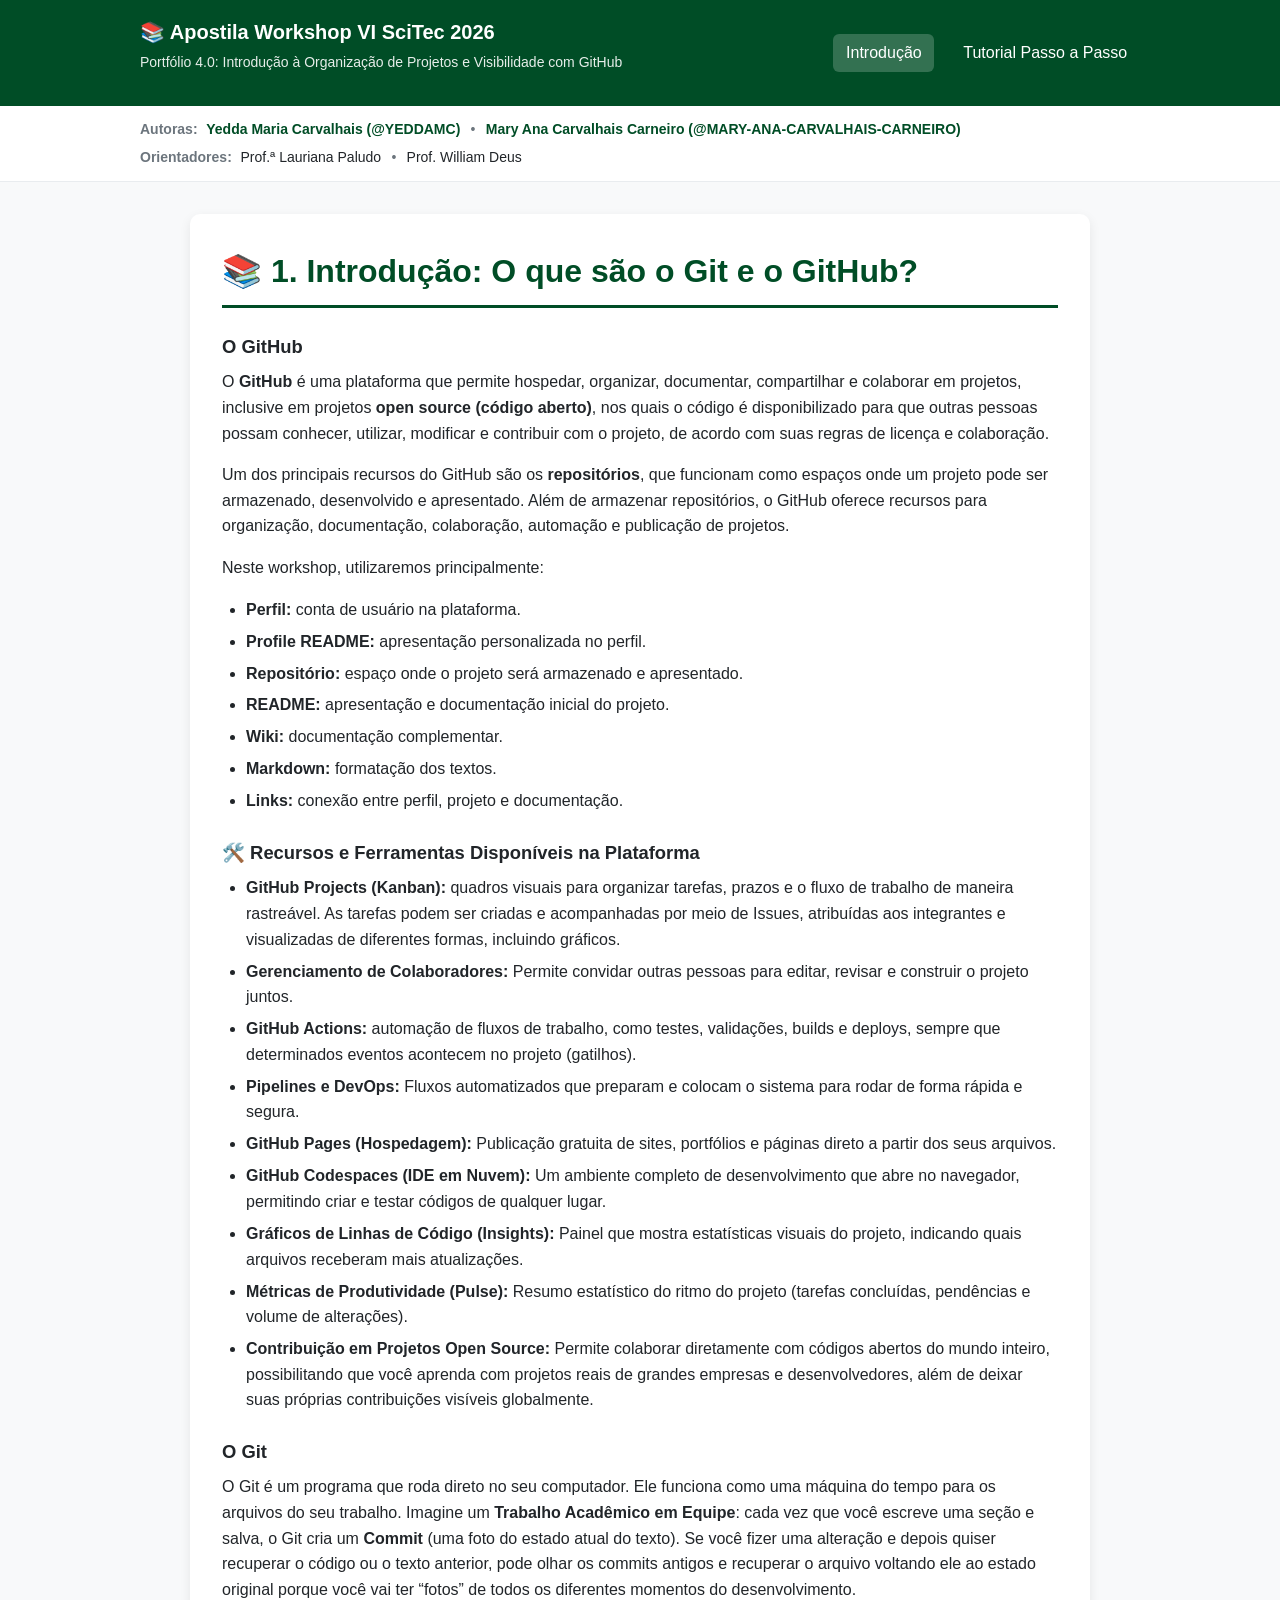
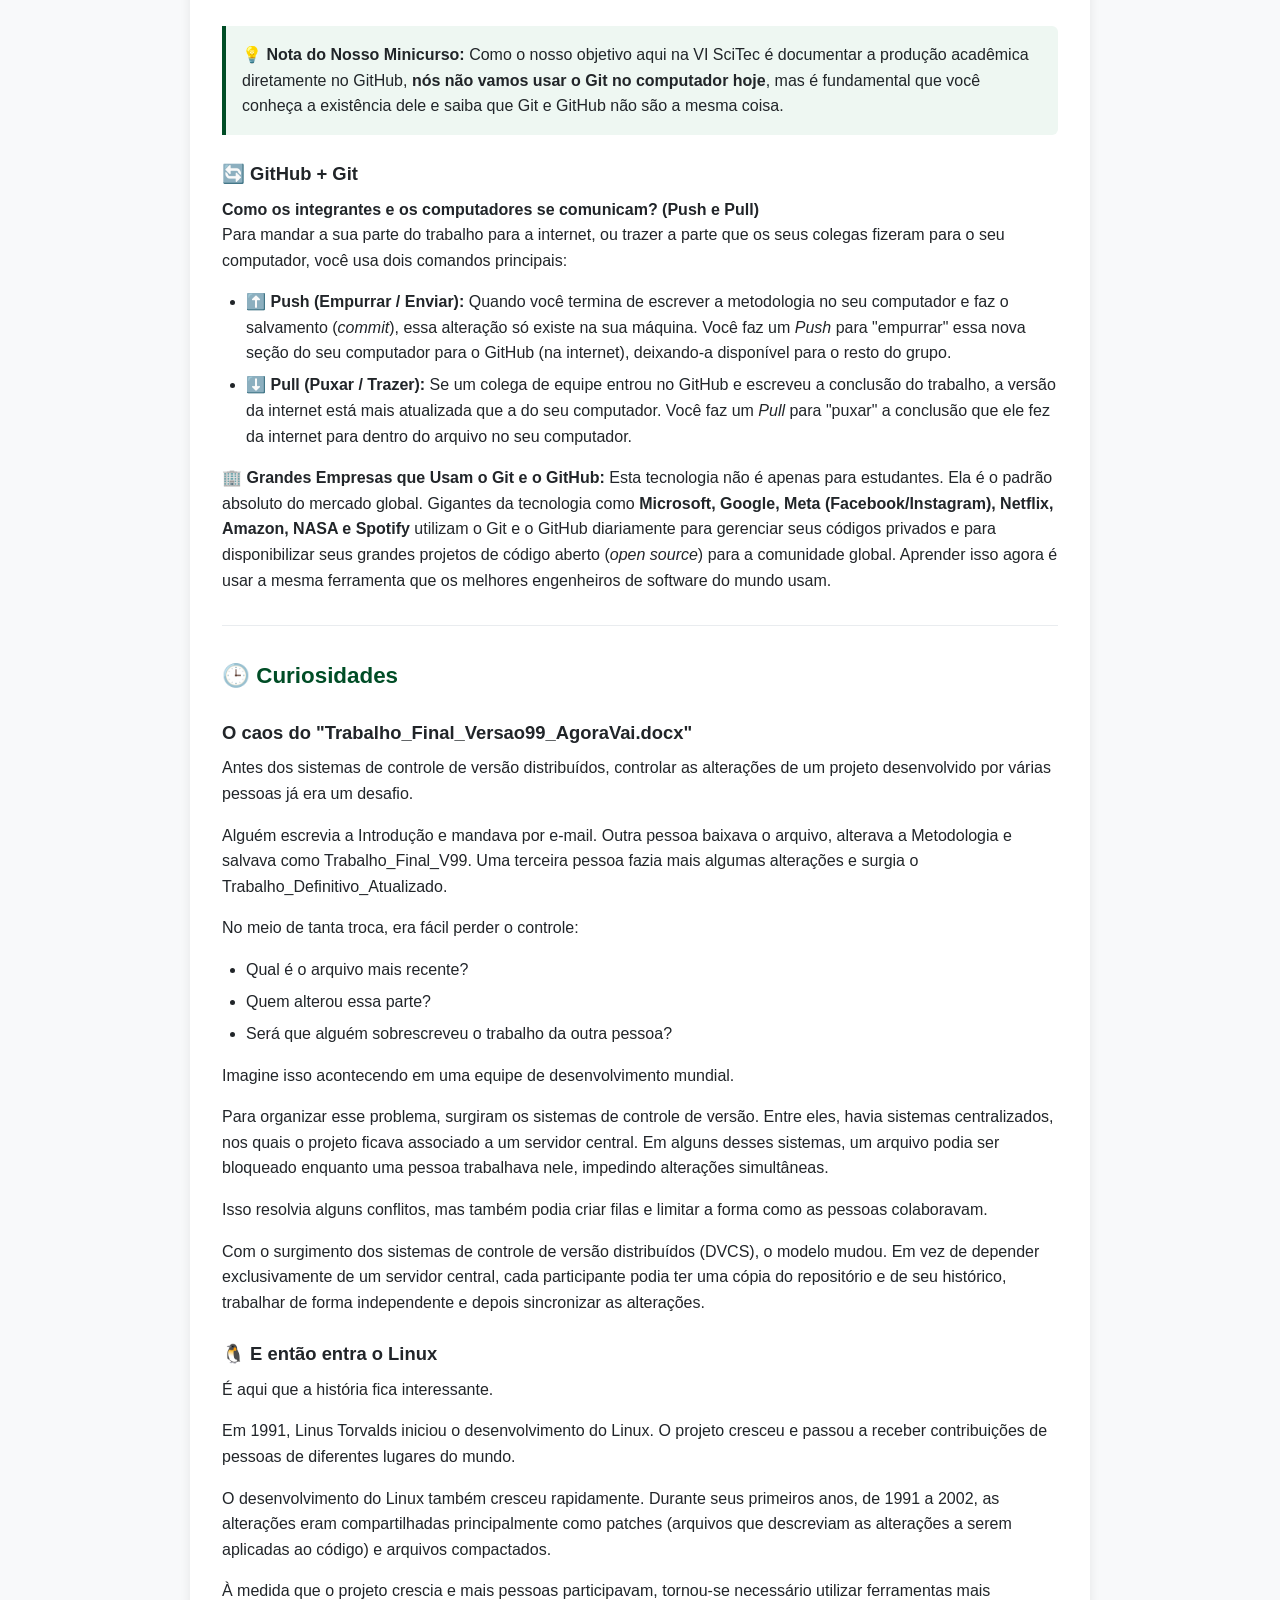
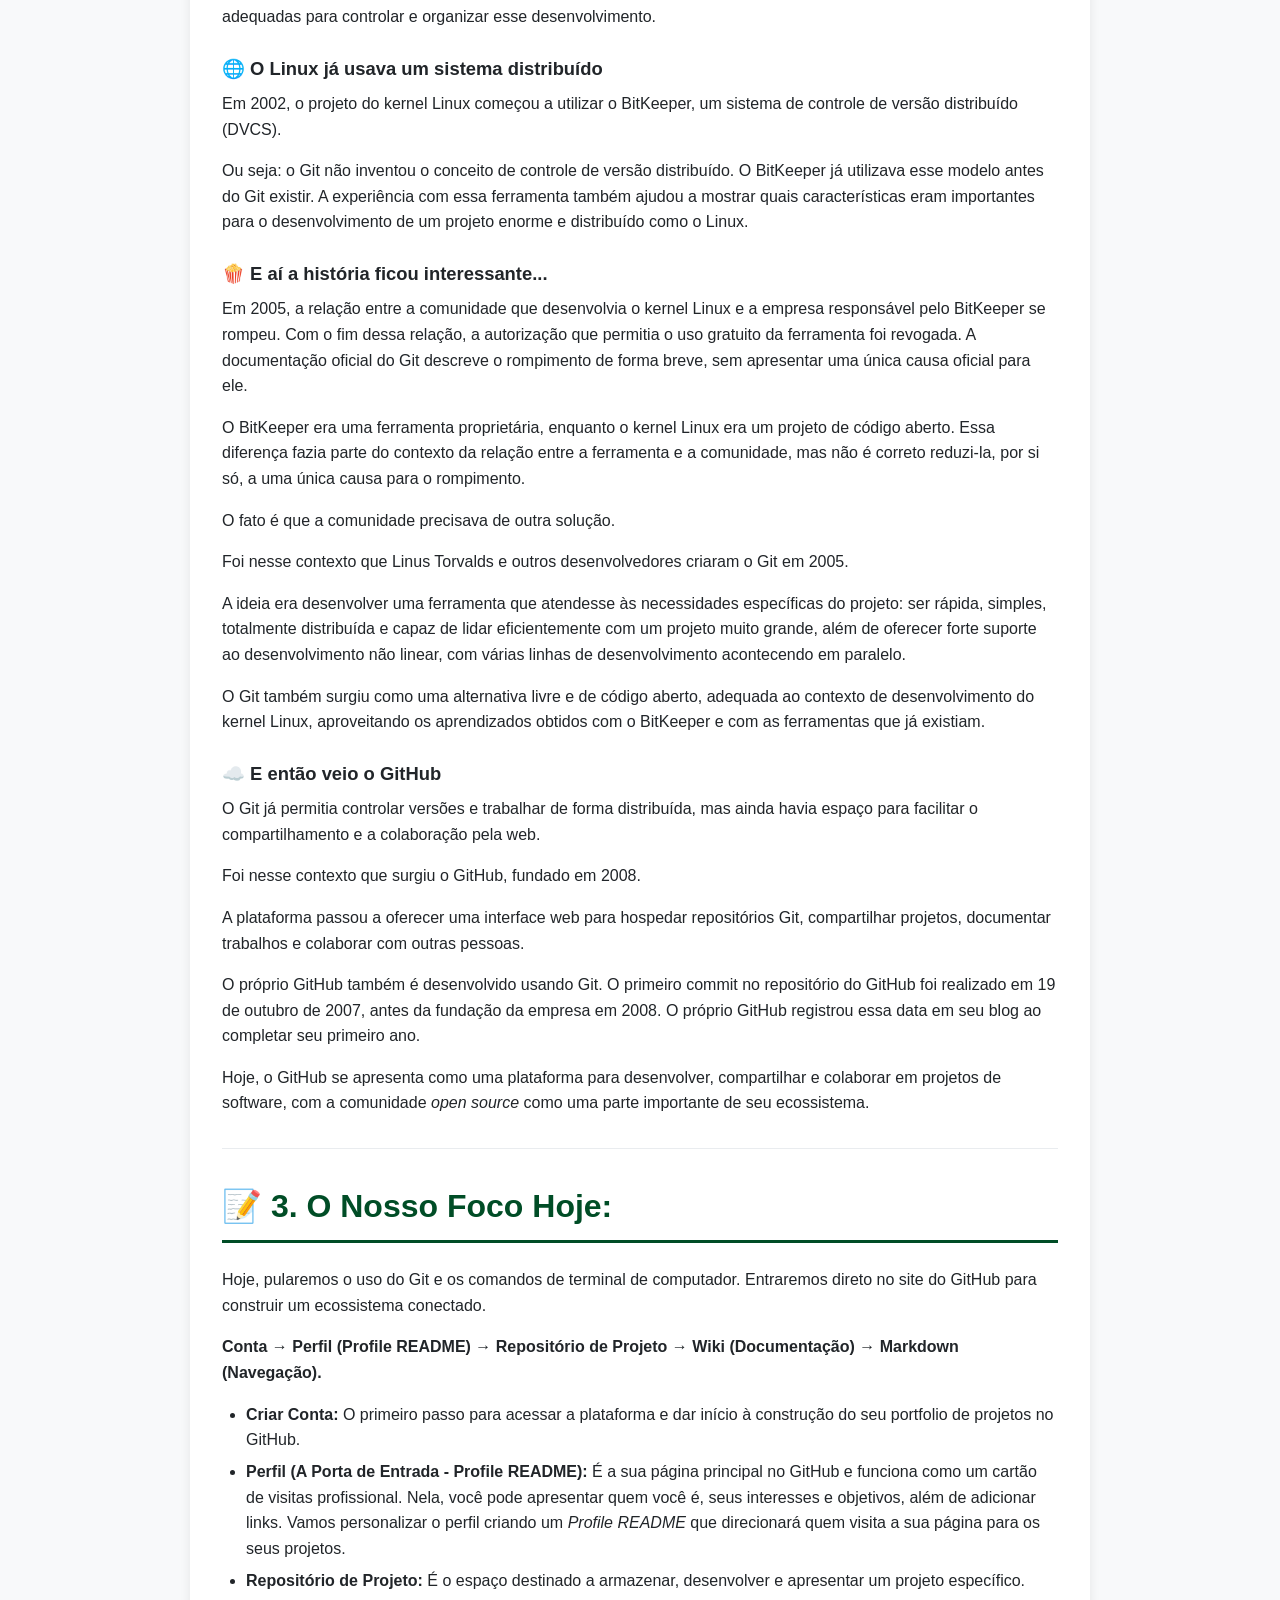
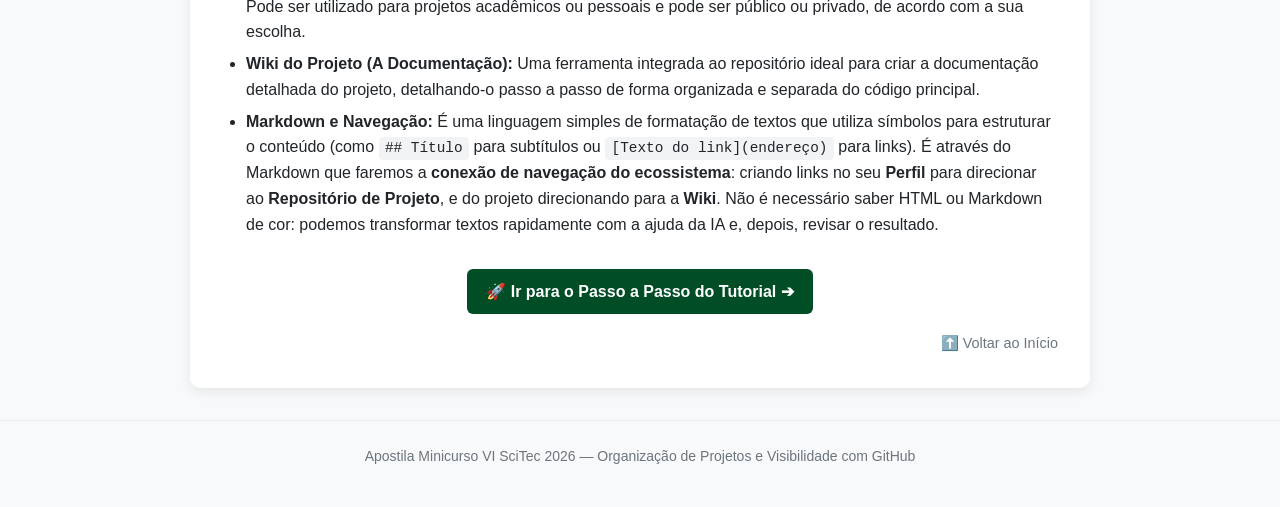
==== index.html @ 5bd517e6 "Revise section on GitHub ecosystem and Markdown usage Updated the section on GitHub ecosystem focusi" ====
<!DOCTYPE html>
<html lang="pt-BR">

<head>
  <meta charset="UTF-8">
  <meta name="viewport" content="width=device-width, initial-scale=1.0">
  <title>VI SciTec 2026 - Introdução</title>
  <link rel="stylesheet" href="styles.css">
  <script src="script.js" defer></script>
</head>

<body id="PROJETO">

  <!-- NAVBAR COM TÍTULO E SUBTÍTULO EM BRANCO ABSOLUTO -->
  <nav class="navbar">
    <div class="nav-container">
      <div class="nav-header-title">
        <a class="nav-brand-title" href="https://ifpr.edu.br/pinhais/pesquisa-extensao-e-inovacao/scitec/" target="_blank">
          📚 Apostila Workshop VI SciTec 2026
        </a>
        <p class="nav-subtitle">Portfólio 4.0: Introdução à Organização de Projetos e Visibilidade com GitHub</p>
      </div>

      <div class="nav-links">
        <a class="nav-link active" href="index.html">Introdução</a>
        <a class="nav-link" href="tutorial.html">Tutorial Passo a Passo</a>
      </div>
    </div>
  </nav>

  <!-- BLOCO DE CRÉDITOS COM TEXTO EM PRETO -->
 <!-- BLOCO DE CRÉDITOS ACADÊMICO -->
  <div class="header-creditos-box">
    <div class="creditos-container">
      <div class="creditos-linha">
        <span class="creditos-label">Autoras:</span>
        <a href="https://github.com/YeddaMC" target="_blank" class="author-link">Yedda Maria Carvalhais (@YEDDAMC)</a>
        <span class="divisor">•</span>
        <a href="https://github.com/Mary-Ana-Carvalhais-Carneiro" target="_blank" class="author-link">Mary Ana Carvalhais Carneiro (@MARY-ANA-CARVALHAIS-CARNEIRO)</a>
      </div>
      <div class="creditos-linha">
        <span class="creditos-label">Orientadores:</span>
        <span class="orientadores-texto">Prof.ª Lauriana Paludo</span>
        <span class="divisor">•</span>
        <span class="orientadores-texto">Prof. William Deus</span>
      </div>
    </div>
  </div>
  <div class="container">
    
    <section>
      <h1>📚 1. Introdução: O que são o Git e o GitHub?</h1>

      <h3>O GitHub</h3>
      <p>O <strong>GitHub</strong> é uma plataforma que permite hospedar, organizar, documentar, compartilhar e colaborar em projetos, inclusive em projetos <strong>open source (código aberto)</strong>, nos quais o código é disponibilizado para que outras pessoas possam conhecer, utilizar, modificar e contribuir com o projeto, de acordo com suas regras de licença e colaboração.</p>
      
      <p>Um dos principais recursos do GitHub são os <strong>repositórios</strong>, que funcionam como espaços onde um projeto pode ser armazenado, desenvolvido e apresentado. Além de armazenar repositórios, o GitHub oferece recursos para organização, documentação, colaboração, automação e publicação de projetos.</p>
      
      <p>Neste workshop, utilizaremos principalmente:</p>
      <ul>
        <li><strong>Perfil:</strong> conta de usuário na plataforma.</li>
        <li><strong>Profile README:</strong> apresentação personalizada no perfil.</li>
        <li><strong>Repositório:</strong> espaço onde o projeto será armazenado e apresentado.</li>
        <li><strong>README:</strong> apresentação e documentação inicial do projeto.</li>
        <li><strong>Wiki:</strong> documentação complementar.</li>
        <li><strong>Markdown:</strong> formatação dos textos.</li>
        <li><strong>Links:</strong> conexão entre perfil, projeto e documentação.</li>
      </ul>

      <h3>🛠️ Recursos e Ferramentas Disponíveis na Plataforma</h3>
      <ul>
        <li><strong>GitHub Projects (Kanban):</strong> quadros visuais para organizar tarefas, prazos e o fluxo de trabalho de maneira rastreável. As tarefas podem ser criadas e acompanhadas por meio de Issues, atribuídas aos integrantes e visualizadas de diferentes formas, incluindo gráficos.</li>
        <li><strong>Gerenciamento de Colaboradores:</strong> Permite convidar outras pessoas para editar, revisar e construir o projeto juntos.</li>
        <li><strong>GitHub Actions:</strong> automação de fluxos de trabalho, como testes, validações, builds e deploys, sempre que determinados eventos acontecem no projeto (gatilhos).</li>
        <li><strong>Pipelines e DevOps:</strong> Fluxos automatizados que preparam e colocam o sistema para rodar de forma rápida e segura.</li>
        <li><strong>GitHub Pages (Hospedagem):</strong> Publicação gratuita de sites, portfólios e páginas direto a partir dos seus arquivos.</li>
        <li><strong>GitHub Codespaces (IDE em Nuvem):</strong> Um ambiente completo de desenvolvimento que abre no navegador, permitindo criar e testar códigos de qualquer lugar.</li>
        <li><strong>Gráficos de Linhas de Código (Insights):</strong> Painel que mostra estatísticas visuais do projeto, indicando quais arquivos receberam mais atualizações.</li>
        <li><strong>Métricas de Produtividade (Pulse):</strong> Resumo estatístico do ritmo do projeto (tarefas concluídas, pendências e volume de alterações).</li>
        <li><strong>Contribuição em Projetos Open Source:</strong> Permite colaborar diretamente com códigos abertos do mundo inteiro, possibilitando que você aprenda com projetos reais de grandes empresas e desenvolvedores, além de deixar suas próprias contribuições visíveis globalmente.</li>
      </ul>

      <h3>O Git</h3>
      <p>O Git é um programa que roda direto no seu computador. Ele funciona como uma máquina do tempo para os arquivos do seu trabalho. Imagine um <strong>Trabalho Acadêmico em Equipe</strong>: cada vez que você escreve uma seção e salva, o Git cria um <strong>Commit</strong> (uma foto do estado atual do texto). Se você fizer uma alteração e depois quiser recuperar o código ou o texto anterior, pode olhar os commits antigos e recuperar o arquivo voltando ele ao estado original porque você vai ter “fotos” de todos os diferentes momentos do desenvolvimento.</p>
      
      <blockquote>💡 <strong>Nota do Nosso Minicurso:</strong> Como o nosso objetivo aqui na VI SciTec é documentar a produção acadêmica diretamente no GitHub, <strong>nós não vamos usar o Git no computador hoje</strong>, mas é fundamental que você conheça a existência dele e saiba que Git e GitHub não são a mesma coisa.</blockquote>

      <h3>🔄 GitHub + Git</h3>
      <h4>Como os integrantes e os computadores se comunicam? (Push e Pull)</h4>
      <p>Para mandar a sua parte do trabalho para a internet, ou trazer a parte que os seus colegas fizeram para o seu computador, você usa dois comandos principais:</p>
      <ul>
        <li>⬆️ <strong>Push (Empurrar / Enviar):</strong> Quando você termina de escrever a metodologia no seu computador e faz o salvamento (<em>commit</em>), essa alteração só existe na sua máquina. Você faz um <em>Push</em> para "empurrar" essa nova seção do seu computador para o GitHub (na internet), deixando-a disponível para o resto do grupo.</li>
        <li>⬇️ <strong>Pull (Puxar / Trazer):</strong> Se um colega de equipe entrou no GitHub e escreveu a conclusão do trabalho, a versão da internet está mais atualizada que a do seu computador. Você faz um <em>Pull</em> para "puxar" a conclusão que ele fez da internet para dentro do arquivo no seu computador.</li>
      </ul>

      <p>🏢 <strong>Grandes Empresas que Usam o Git e o GitHub:</strong> Esta tecnologia não é apenas para estudantes. Ela é o padrão absoluto do mercado global. Gigantes da tecnologia como <strong>Microsoft, Google, Meta (Facebook/Instagram), Netflix, Amazon, NASA e Spotify</strong> utilizam o Git e o GitHub diariamente para gerenciar seus códigos privados e para disponibilizar seus grandes projetos de código aberto (<em>open source</em>) para a comunidade global. Aprender isso agora é usar a mesma ferramenta que os melhores engenheiros de software do mundo usam.</p>
    </section>

    <hr>

    <section>
      <h2>🕒 Curiosidades</h2>
      <h3>O caos do "Trabalho_Final_Versao99_AgoraVai.docx"</h3>
      <p>Antes dos sistemas de controle de versão distribuídos, controlar as alterações de um projeto desenvolvido por várias pessoas já era um desafio.</p>
      <p>Alguém escrevia a Introdução e mandava por e-mail. Outra pessoa baixava o arquivo, alterava a Metodologia e salvava como Trabalho_Final_V99. Uma terceira pessoa fazia mais algumas alterações e surgia o Trabalho_Definitivo_Atualizado.</p>
      <p>No meio de tanta troca, era fácil perder o controle:</p>
      <ul>
        <li>Qual é o arquivo mais recente?</li>
        <li>Quem alterou essa parte?</li>
        <li>Será que alguém sobrescreveu o trabalho da outra pessoa?</li>
      </ul>
      <p>Imagine isso acontecendo em uma equipe de desenvolvimento mundial.</p>
      <p>Para organizar esse problema, surgiram os sistemas de controle de versão. Entre eles, havia sistemas centralizados, nos quais o projeto ficava associado a um servidor central. Em alguns desses sistemas, um arquivo podia ser bloqueado enquanto uma pessoa trabalhava nele, impedindo alterações simultâneas.</p>
      <p>Isso resolvia alguns conflitos, mas também podia criar filas e limitar a forma como as pessoas colaboravam.</p>
      <p>Com o surgimento dos sistemas de controle de versão distribuídos (DVCS), o modelo mudou. Em vez de depender exclusivamente de um servidor central, cada participante podia ter uma cópia do repositório e de seu histórico, trabalhar de forma independente e depois sincronizar as alterações.</p>

      <h3>🐧 E então entra o Linux</h3>
      <p>É aqui que a história fica interessante.</p>
      <p>Em 1991, Linus Torvalds iniciou o desenvolvimento do Linux. O projeto cresceu e passou a receber contribuições de pessoas de diferentes lugares do mundo.</p>
      <p>O desenvolvimento do Linux também cresceu rapidamente. Durante seus primeiros anos, de 1991 a 2002, as alterações eram compartilhadas principalmente como patches (arquivos que descreviam as alterações a serem aplicadas ao código) e arquivos compactados.</p>
      <p>À medida que o projeto crescia e mais pessoas participavam, tornou-se necessário utilizar ferramentas mais adequadas para controlar e organizar esse desenvolvimento.</p>

      <h3>🌐 O Linux já usava um sistema distribuído</h3>
      <p>Em 2002, o projeto do kernel Linux começou a utilizar o BitKeeper, um sistema de controle de versão distribuído (DVCS).</p>
      <p>Ou seja: o Git não inventou o conceito de controle de versão distribuído. O BitKeeper já utilizava esse modelo antes do Git existir. A experiência com essa ferramenta também ajudou a mostrar quais características eram importantes para o desenvolvimento de um projeto enorme e distribuído como o Linux.</p>

      <h3>🍿 E aí a história ficou interessante...</h3>
      <p>Em 2005, a relação entre a comunidade que desenvolvia o kernel Linux e a empresa responsável pelo BitKeeper se rompeu. Com o fim dessa relação, a autorização que permitia o uso gratuito da ferramenta foi revogada. A documentação oficial do Git descreve o rompimento de forma breve, sem apresentar uma única causa oficial para ele.</p>
      <p>O BitKeeper era uma ferramenta proprietária, enquanto o kernel Linux era um projeto de código aberto. Essa diferença fazia parte do contexto da relação entre a ferramenta e a comunidade, mas não é correto reduzi-la, por si só, a uma única causa para o rompimento.</p>
      <p>O fato é que a comunidade precisava de outra solução.</p>
      <p>Foi nesse contexto que Linus Torvalds e outros desenvolvedores criaram o Git em 2005.</p>
      <p>A ideia era desenvolver uma ferramenta que atendesse às necessidades específicas do projeto: ser rápida, simples, totalmente distribuída e capaz de lidar eficientemente com um projeto muito grande, além de oferecer forte suporte ao desenvolvimento não linear, com várias linhas de desenvolvimento acontecendo em paralelo.</p>
      <p>O Git também surgiu como uma alternativa livre e de código aberto, adequada ao contexto de desenvolvimento do kernel Linux, aproveitando os aprendizados obtidos com o BitKeeper e com as ferramentas que já existiam.</p>

      <h3>☁️ E então veio o GitHub</h3>
      <p>O Git já permitia controlar versões e trabalhar de forma distribuída, mas ainda havia espaço para facilitar o compartilhamento e a colaboração pela web.</p>
      <p>Foi nesse contexto que surgiu o GitHub, fundado em 2008.</p>
      <p>A plataforma passou a oferecer uma interface web para hospedar repositórios Git, compartilhar projetos, documentar trabalhos e colaborar com outras pessoas.</p>
      <p>O próprio GitHub também é desenvolvido usando Git. O primeiro commit no repositório do GitHub foi realizado em 19 de outubro de 2007, antes da fundação da empresa em 2008. O próprio GitHub registrou essa data em seu blog ao completar seu primeiro ano.</p>
      <p>Hoje, o GitHub se apresenta como uma plataforma para desenvolver, compartilhar e colaborar em projetos de software, com a comunidade <em>open source</em> como uma parte importante de seu ecossistema.</p>
    </section>

    <hr>

   <section>
  <h1>📝 3. O Nosso Foco Hoje:</h1>
  <p>Hoje, pularemos o uso do Git e os comandos de terminal de computador. Entraremos direto no site do GitHub para construir um ecossistema conectado.</p>
  <p><strong>Conta → Perfil (Profile README) → Repositório de Projeto → Wiki (Documentação) → Markdown (Navegação).</strong></p>
  <ul>
    <li><strong>Criar Conta:</strong> O primeiro passo para acessar a plataforma e dar início à construção do seu portfolio de projetos no GitHub.</li>
    <li><strong>Perfil (A Porta de Entrada - Profile README):</strong> É a sua página principal no GitHub e funciona como um cartão de visitas profissional. Nela, você pode apresentar quem você é, seus interesses e objetivos, além de adicionar links. Vamos personalizar o perfil criando um <em>Profile README</em> que direcionará quem visita a sua página para os seus projetos.</li>
    <li><strong>Repositório de Projeto:</strong> É o espaço destinado a armazenar, desenvolver e apresentar um projeto específico. Pode ser utilizado para projetos acadêmicos ou pessoais e pode ser público ou privado, de acordo com a sua escolha.</li>
    <li><strong>Wiki do Projeto (A Documentação):</strong> Uma ferramenta integrada ao repositório ideal para criar a documentação detalhada do projeto, detalhando-o passo a passo de forma organizada e separada do código principal.</li>
    <li><strong>Markdown e Navegação:</strong> É uma linguagem simples de formatação de textos que utiliza símbolos para estruturar o conteúdo (como <code>## Título</code> para subtítulos ou <code>[Texto do link](endereço)</code> para links). É através do Markdown que faremos a <strong>conexão de navegação do ecossistema</strong>: criando links no seu <strong>Perfil</strong> para direcionar ao <strong>Repositório de Projeto</strong>, e do projeto direcionando para a <strong>Wiki</strong>. Não é necessário saber HTML ou Markdown de cor: podemos transformar textos rapidamente com a ajuda da IA e, depois, revisar o resultado.</li>
  </ul>
</section>
    <div class="btn-navigation">
      <a href="tutorial.html" class="btn">🚀 Ir para o Passo a Passo do Tutorial ➔</a>
    </div>

    <div class="top-link">
      <a href="#inicio">⬆️ Voltar ao Início</a>
    </div>

  </div>

  <footer>
    <p>Apostila Minicurso VI SciTec 2026 — Organização de Projetos e Visibilidade com GitHub</p>
  </footer>

</body>
</html>
---- styles.css ----
/* ==========================================================================
   1. CONFIGURAÇÕES GERAIS E VARIÁVEIS
   ========================================================================== */
:root {
  --primary-color: #004d26;       /* Verde institucional */
  --primary-hover: #003319;
  --secondary-color: #2b7a4b;
  --bg-color: #f8f9fa;
  --card-bg: #ffffff;
  --text-color: #212529;
  --text-muted: #6c757d;
  --border-color: #e9ecef;
  --shadow-sm: 0 2px 4px rgba(0, 0, 0, 0.05);
  --shadow-md: 0 4px 12px rgba(0, 0, 0, 0.08);
  --radius-sm: 6px;
  --radius-md: 10px;
}

* {
  box-sizing: border-box;
  margin: 0;
  padding: 0;
}

body {
  font-family: -apple-system, BlinkMacSystemFont, "Segoe UI", Roboto, Helvetica, Arial, sans-serif;
  background-color: var(--bg-color);
  color: var(--text-color);
  line-height: 1.6;
}

/* ==========================================================================
   2. NAVBAR
   ========================================================================== */
.navbar {
  background-color: var(--primary-color);
  color: #ffffff;
  padding: 1rem 1.5rem;
  box-shadow: var(--shadow-sm);
}

.nav-container {
  max-width: 1000px;
  margin: 0 auto;
  display: flex;
  justify-content: space-between;
  align-items: center;
  flex-wrap: wrap;
  gap: 1rem;
}

.nav-brand-title {
  color: #ffffff;
  font-size: 1.25rem;
  font-weight: 700;
  text-decoration: none;
}

.nav-subtitle {
  font-size: 0.875rem;
  opacity: 0.9;
  margin-top: 0.2rem;
}

.nav-links {
  display: flex;
  gap: 1rem;
}

.nav-link {
  color: #ffffff;
  text-decoration: none;
  padding: 0.4rem 0.8rem;
  border-radius: var(--radius-sm);
  transition: background-color 0.2s ease;
}

.nav-link:hover,
.nav-link.active {
  background-color: rgba(255, 255, 255, 0.2);
}

/* ==========================================================================
   3. BLOCO DE CRÉDITOS
   ========================================================================== */
.header-creditos-box {
  background-color: #ffffff;
  border-bottom: 1px solid var(--border-color);
  padding: 0.8rem 1.5rem;
  font-size: 0.875rem;
}

.creditos-container {
  max-width: 1000px;
  margin: 0 auto;
  display: flex;
  flex-direction: column;
  gap: 0.3rem;
}

.author-link {
  color: var(--primary-color);
  text-decoration: none;
  font-weight: 600;
}

.author-link:hover {
  text-decoration: underline;
}

.divisor {
  margin: 0 0.4rem;
  color: var(--text-muted);
}

.creditos-label {
  font-weight: 600;
  color: var(--text-muted);
  margin-right: 0.3rem;
}

/* ==========================================================================
   4. ESTRUTURA E CONTEÚDO PRINCIPAL
   ========================================================================== */
.container {
  max-width: 900px;
  margin: 2rem auto;
  padding: 2rem;
  background-color: var(--card-bg);
  border-radius: var(--radius-md);
  box-shadow: var(--shadow-md);
}

h1 {
  font-size: 2rem;
  color: var(--primary-color);
  border-bottom: 3px solid var(--primary-color);
  padding-bottom: 0.5rem;
  margin-bottom: 1.5rem;
}

h2 {
  font-size: 1.4rem;
  color: var(--primary-color);
  margin-top: 2rem;
  margin-bottom: 0.8rem;
}

h3 {
  font-size: 1.15rem;
  margin-top: 1.5rem;
  margin-bottom: 0.5rem;
}

p {
  margin-bottom: 1rem;
}

ul, ol {
  margin-left: 1.5rem;
  margin-bottom: 1rem;
}

li {
  margin-bottom: 0.4rem;
}

hr {
  border: 0;
  height: 1px;
  background: var(--border-color);
  margin: 2rem 0;
}

blockquote {
  background-color: #eef7f2;
  border-left: 4px solid var(--primary-color);
  padding: 1rem;
  margin: 1.5rem 0;
  border-radius: 0 var(--radius-sm) var(--radius-sm) 0;
}

code {
  background-color: #f1f3f5;
  padding: 0.2rem 0.4rem;
  border-radius: 4px;
  font-family: SFMono-Regular, Consolas, "Liberation Mono", Menlo, monospace;
  font-size: 0.9em;
}

pre {
  background-color: #1e1e1e;
  color: #d4d4d4;
  padding: 1rem;
  border-radius: var(--radius-sm);
  overflow-x: auto;
  margin: 1rem 0;
}

pre code {
  background-color: transparent;
  color: inherit;
  padding: 0;
}

/* ==========================================================================
   5. AJUSTE DE IMAGENS (PROPORCIONAIS E CENTRALIZADAS)
   ========================================================================== */
.img-container {
  display: flex;
  flex-direction: column;
  align-items: center;
  margin: 1.5rem 0;
  text-align: center;
}

/* Garante que nenhuma imagem ultrapasse a tela nem fique gigante */
.img-container img {
  max-width: 100%;
  height: auto;
  max-height: 480px; /* Limita a altura para fotos não ocuparem a tela toda */
  object-fit: contain;
  border: 1px solid var(--border-color);
  border-radius: var(--radius-sm);
  box-shadow: var(--shadow-sm);
}

figcaption {
  font-size: 0.85rem;
  color: var(--text-muted);
  margin-top: 0.5rem;
  font-style: italic;
}

/* ==========================================================================
   6. TABELAS
   ========================================================================== */
table {
  width: 100%;
  border-collapse: collapse;
  margin: 1.5rem 0;
}

th, td {
  padding: 0.75rem;
  text-align: left;
  border: 1px solid var(--border-color);
}

th {
  background-color: var(--primary-color);
  color: #ffffff;
}

tr:nth-child(even) {
  background-color: #f8f9fa;
}

/* ==========================================================================
   7. RODAPÉ E NAVEGAÇÃO SECUNDÁRIA
   ========================================================================== */
.btn-navigation {
  margin-top: 2rem;
  text-align: center;
}

.btn {
  display: inline-block;
  padding: 0.6rem 1.2rem;
  background-color: var(--primary-color);
  color: #ffffff;
  text-decoration: none;
  border-radius: var(--radius-sm);
  font-weight: 600;
  transition: background-color 0.2s;
}

.btn:hover {
  background-color: var(--primary-hover);
}

.top-link {
  text-align: right;
  margin-top: 1rem;
}

.top-link a {
  color: var(--text-muted);
  text-decoration: none;
  font-size: 0.9rem;
}

footer {
  text-align: center;
  padding: 1.5rem;
  color: var(--text-muted);
  font-size: 0.875rem;
  border-top: 1px solid var(--border-color);
  margin-top: 2rem;
}
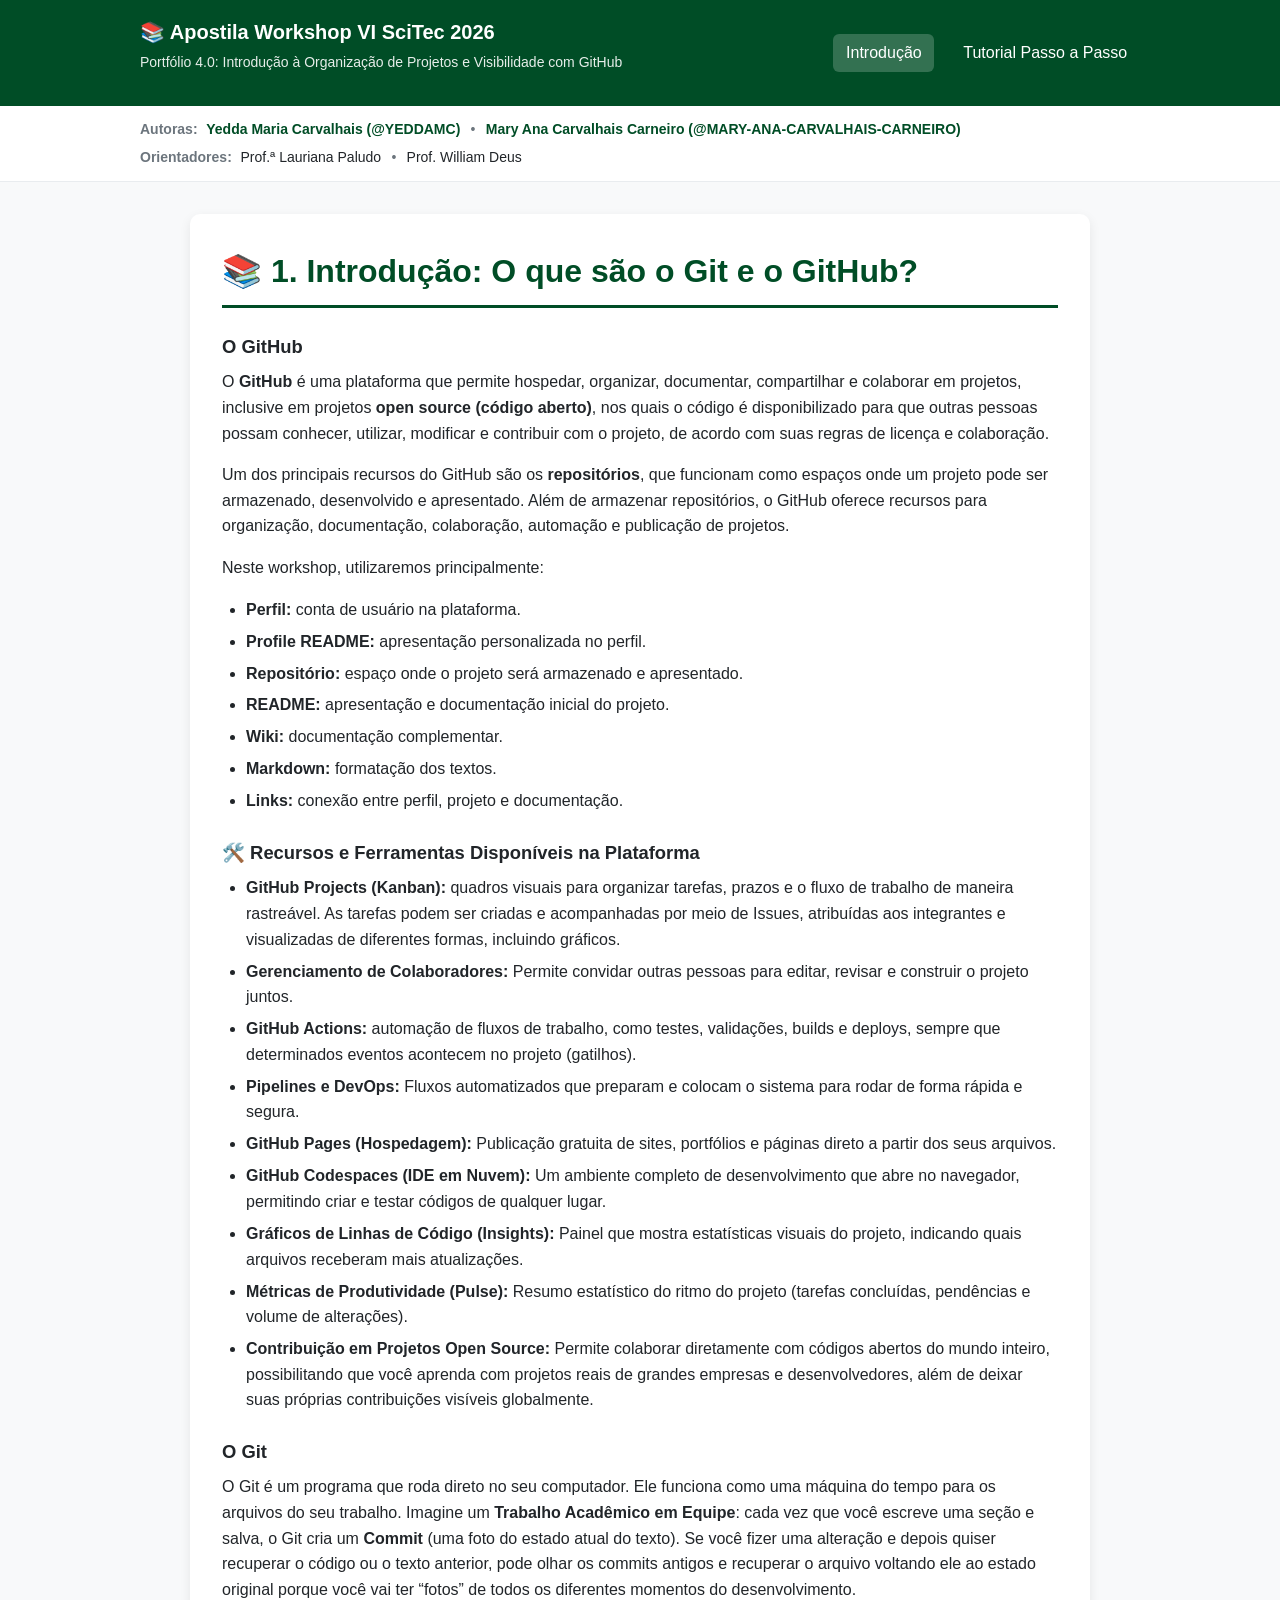
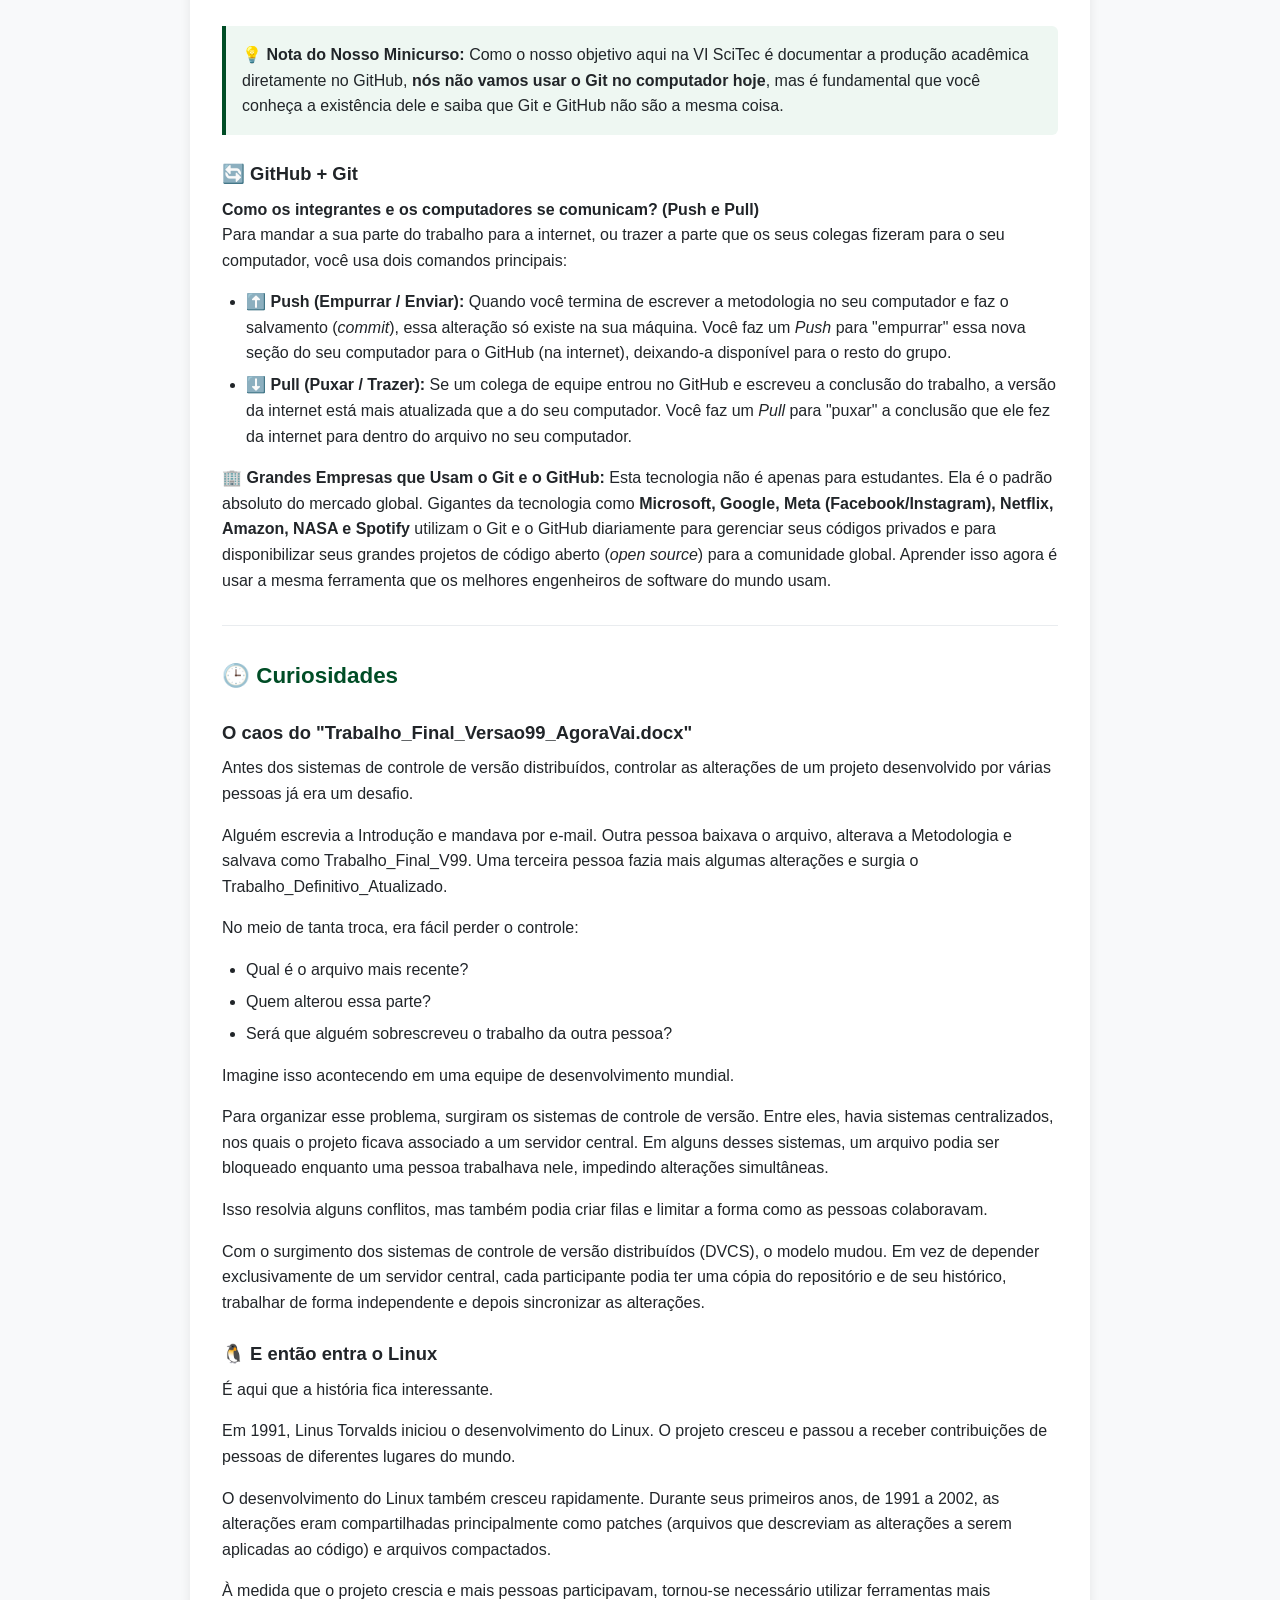
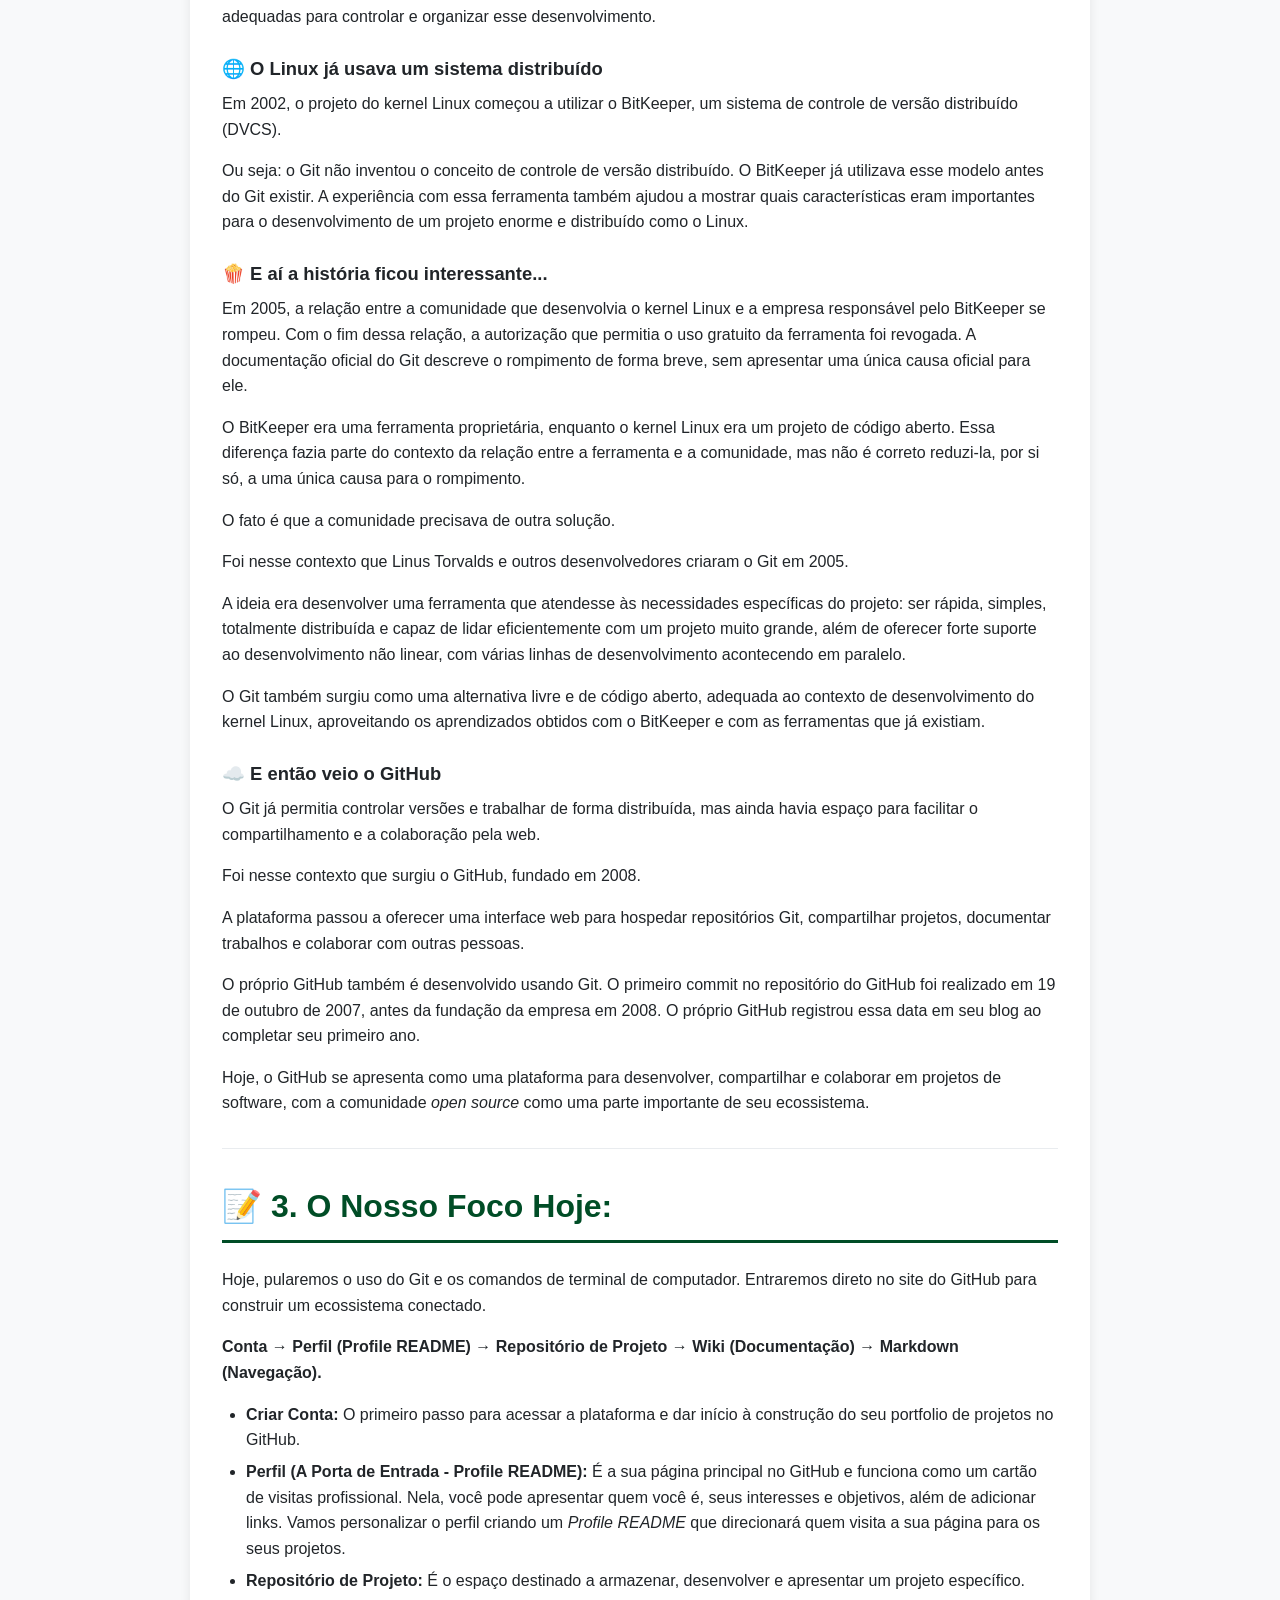
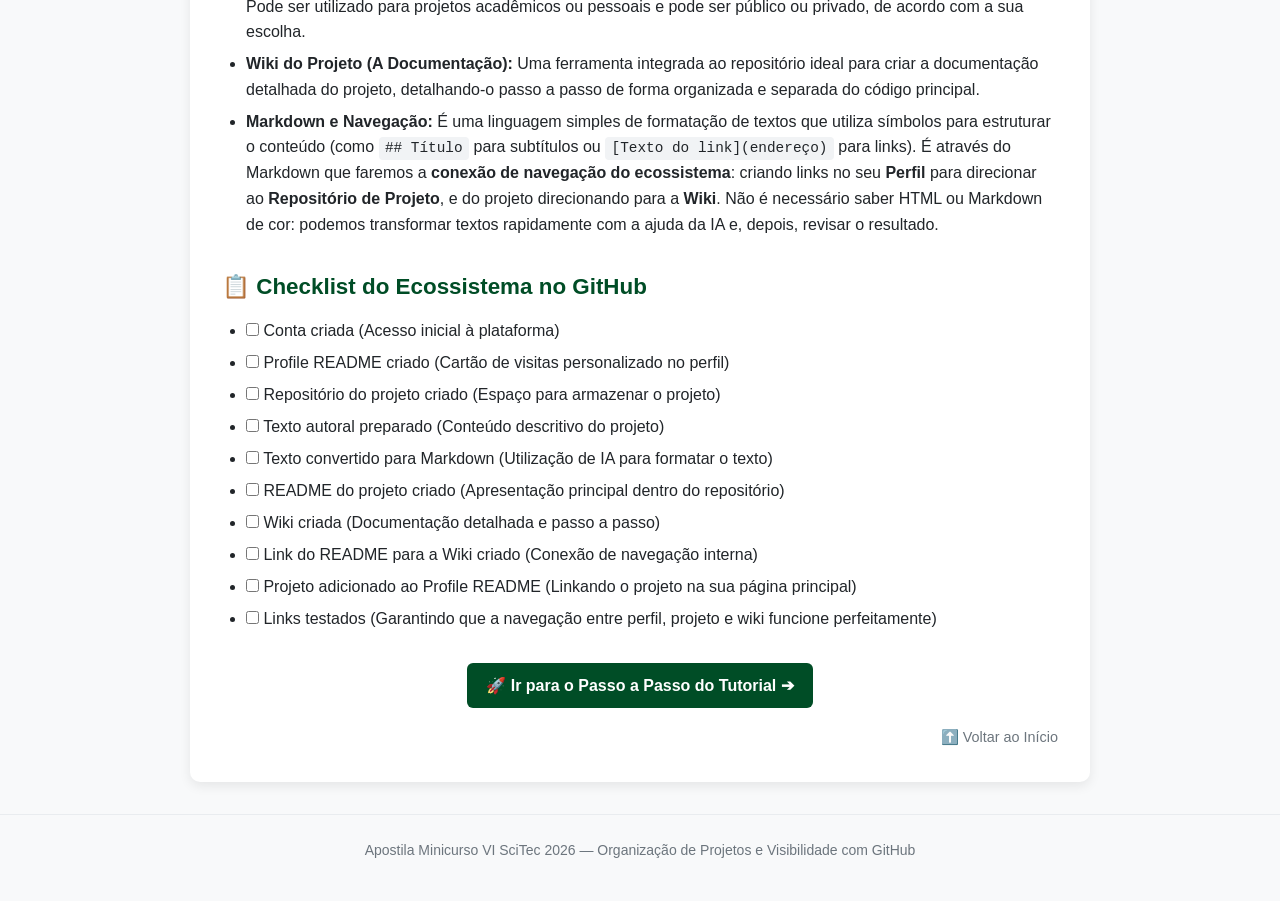
==== commit fc4be659: "Add checklist Added a checklist ." ====
--- a/index.html
+++ b/index.html
@@ -154,6 +154,25 @@
     <li><strong>Markdown e Navegação:</strong> É uma linguagem simples de formatação de textos que utiliza símbolos para estruturar o conteúdo (como <code>## Título</code> para subtítulos ou <code>[Texto do link](endereço)</code> para links). É através do Markdown que faremos a <strong>conexão de navegação do ecossistema</strong>: criando links no seu <strong>Perfil</strong> para direcionar ao <strong>Repositório de Projeto</strong>, e do projeto direcionando para a <strong>Wiki</strong>. Não é necessário saber HTML ou Markdown de cor: podemos transformar textos rapidamente com a ajuda da IA e, depois, revisar o resultado.</li>
   </ul>
 </section>
+
+
+<section>
+  <h2>📋 Checklist do Ecossistema no GitHub</h2>
+  <ul>
+    <li><input type="checkbox"> Conta criada (Acesso inicial à plataforma)</li>
+    <li><input type="checkbox"> Profile README criado (Cartão de visitas personalizado no perfil)</li>
+    <li><input type="checkbox"> Repositório do projeto criado (Espaço para armazenar o projeto)</li>
+    <li><input type="checkbox"> Texto autoral preparado (Conteúdo descritivo do projeto)</li>
+    <li><input type="checkbox"> Texto convertido para Markdown (Utilização de IA para formatar o texto)</li>
+    <li><input type="checkbox"> README do projeto criado (Apresentação principal dentro do repositório)</li>
+    <li><input type="checkbox"> Wiki criada (Documentação detalhada e passo a passo)</li>
+    <li><input type="checkbox"> Link do README para a Wiki criado (Conexão de navegação interna)</li>
+    <li><input type="checkbox"> Projeto adicionado ao Profile README (Linkando o projeto na sua página principal)</li>
+    <li><input type="checkbox"> Links testados (Garantindo que a navegação entre perfil, projeto e wiki funcione perfeitamente)</li>
+  </ul>
+</section>
+
+    
     <div class="btn-navigation">
       <a href="tutorial.html" class="btn">🚀 Ir para o Passo a Passo do Tutorial ➔</a>
     </div>
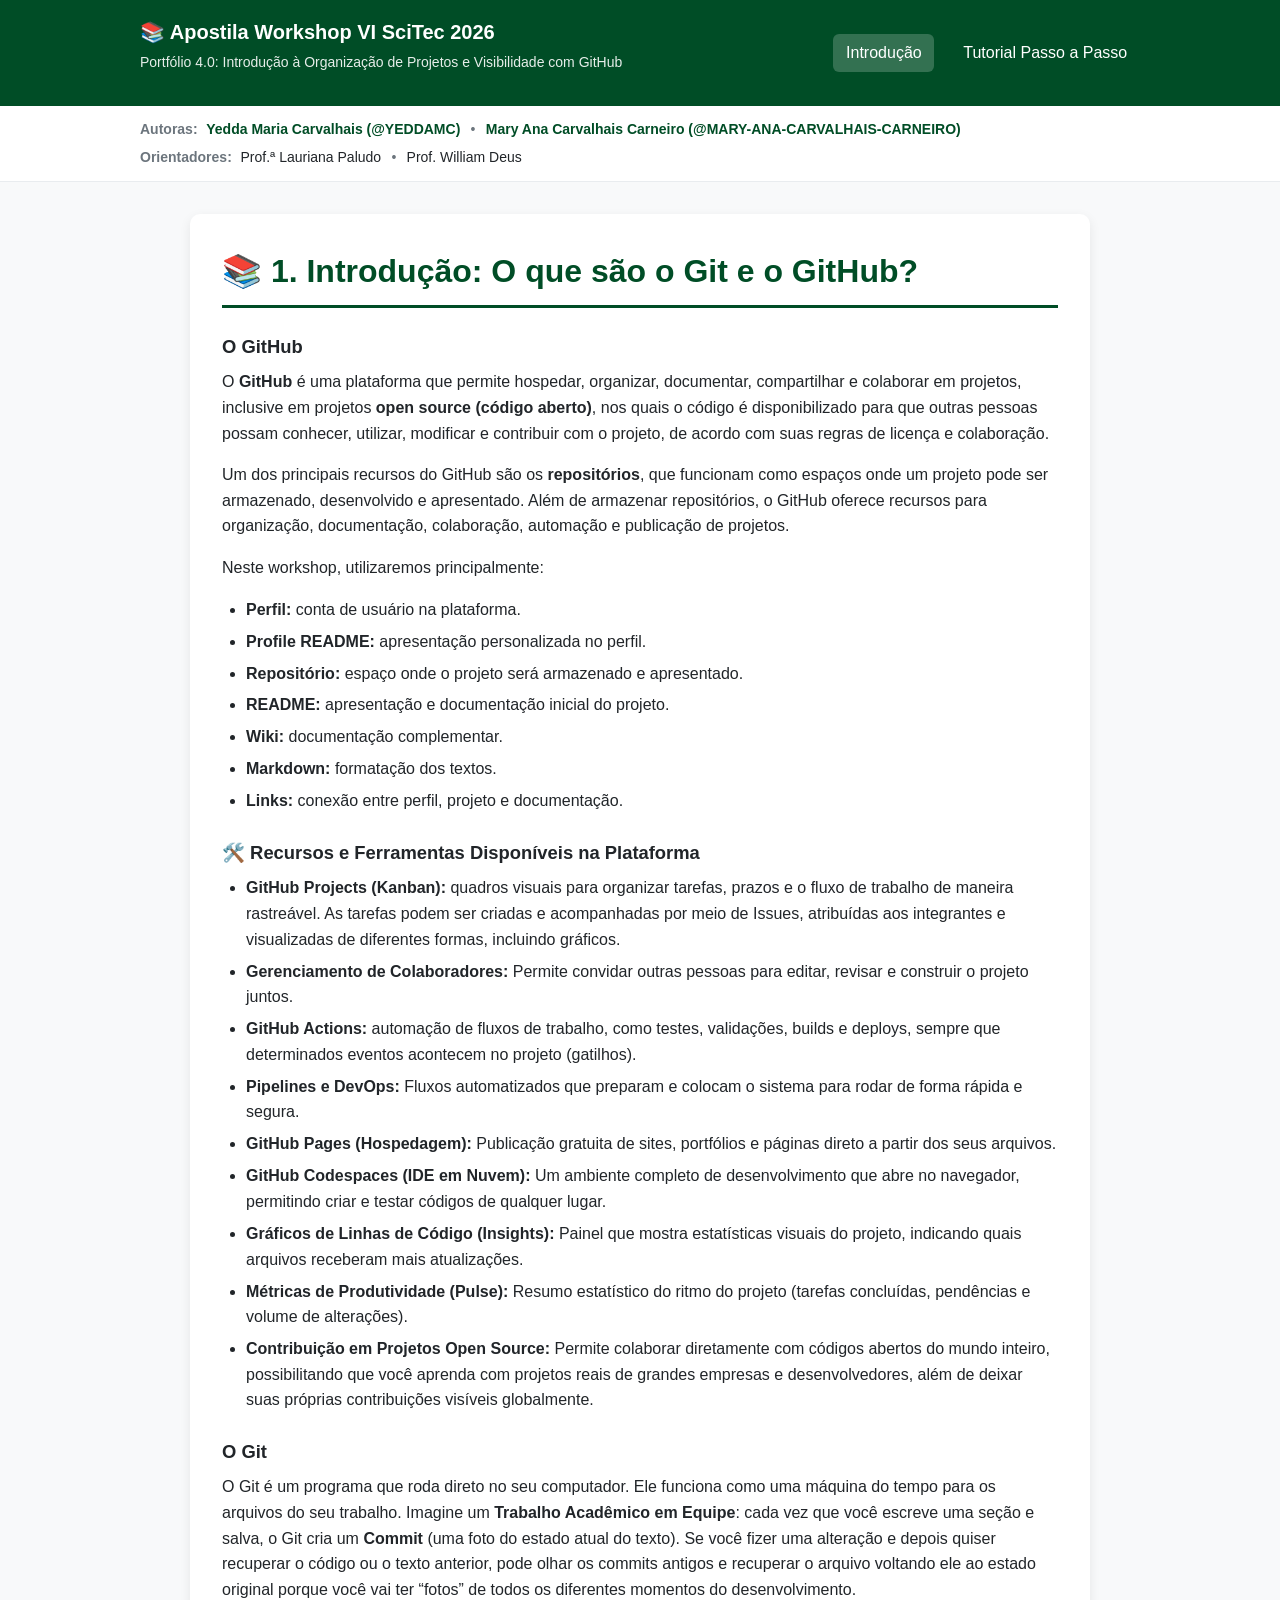
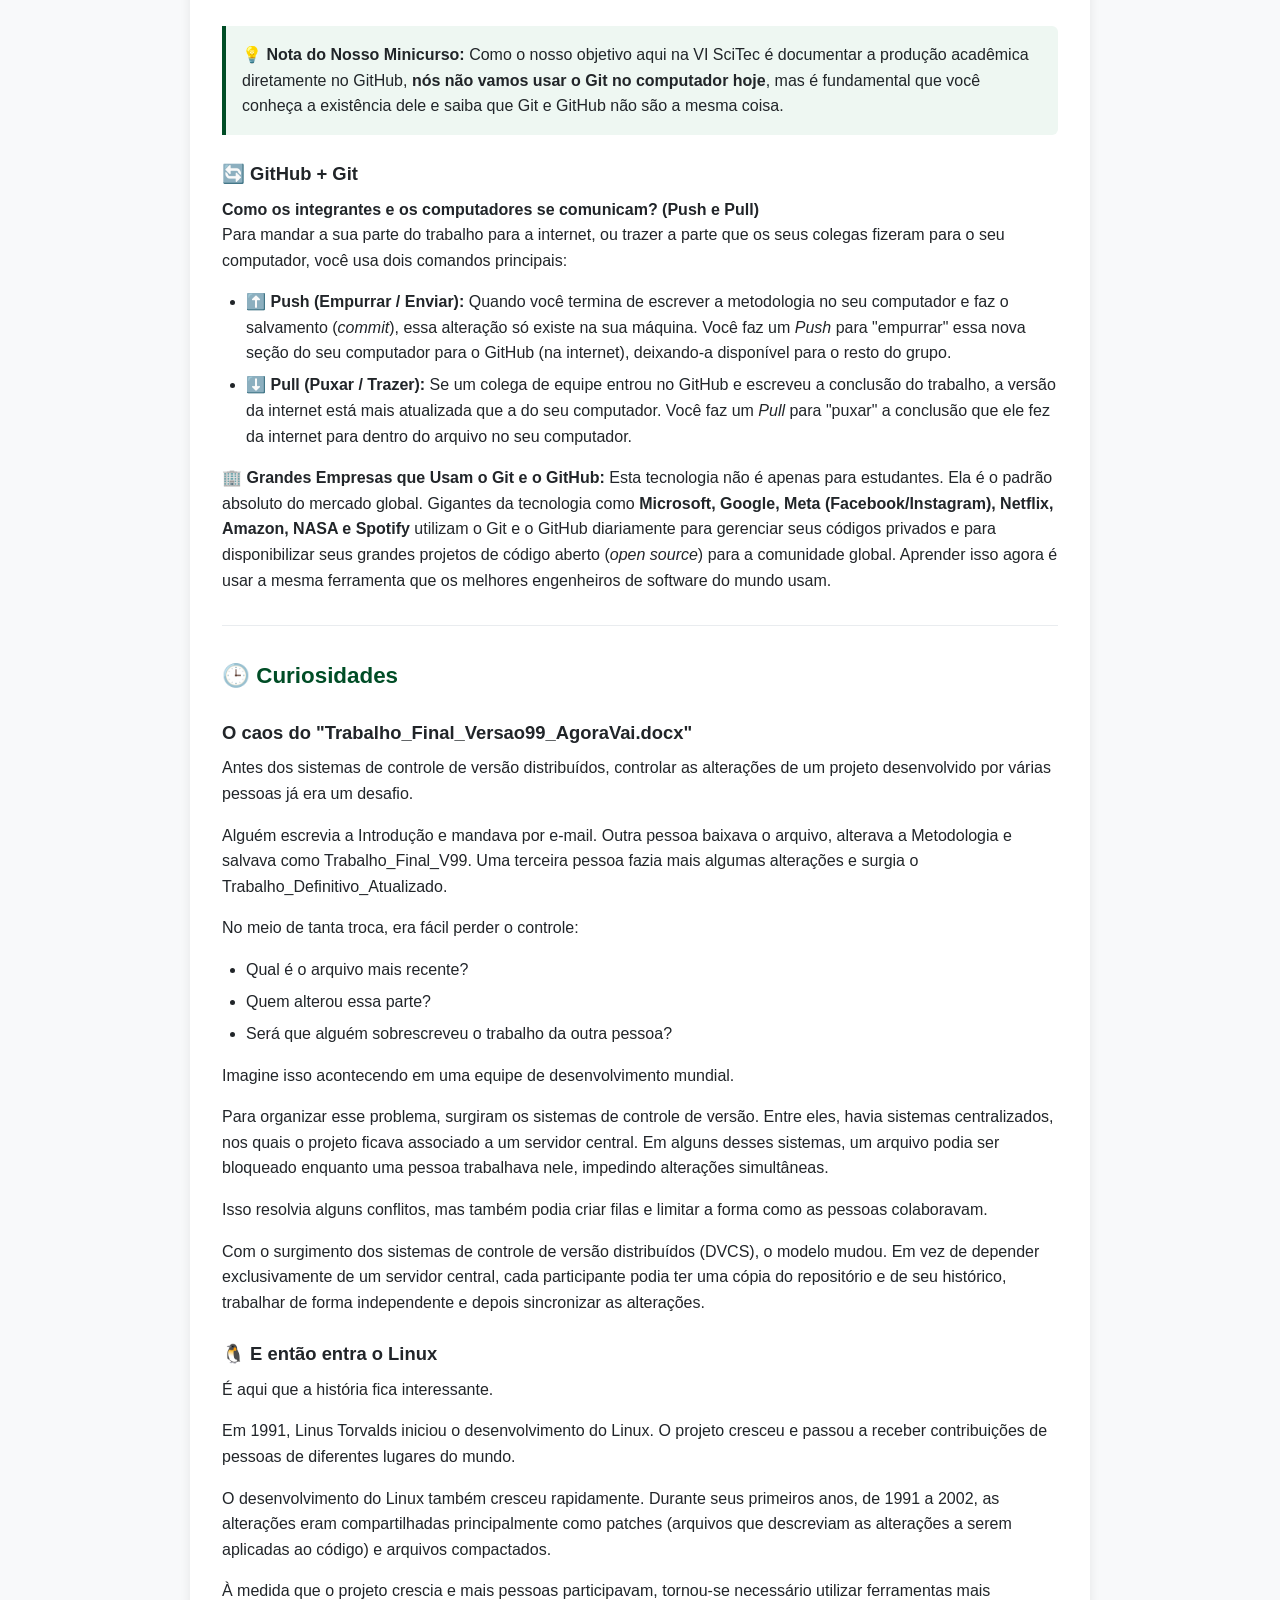
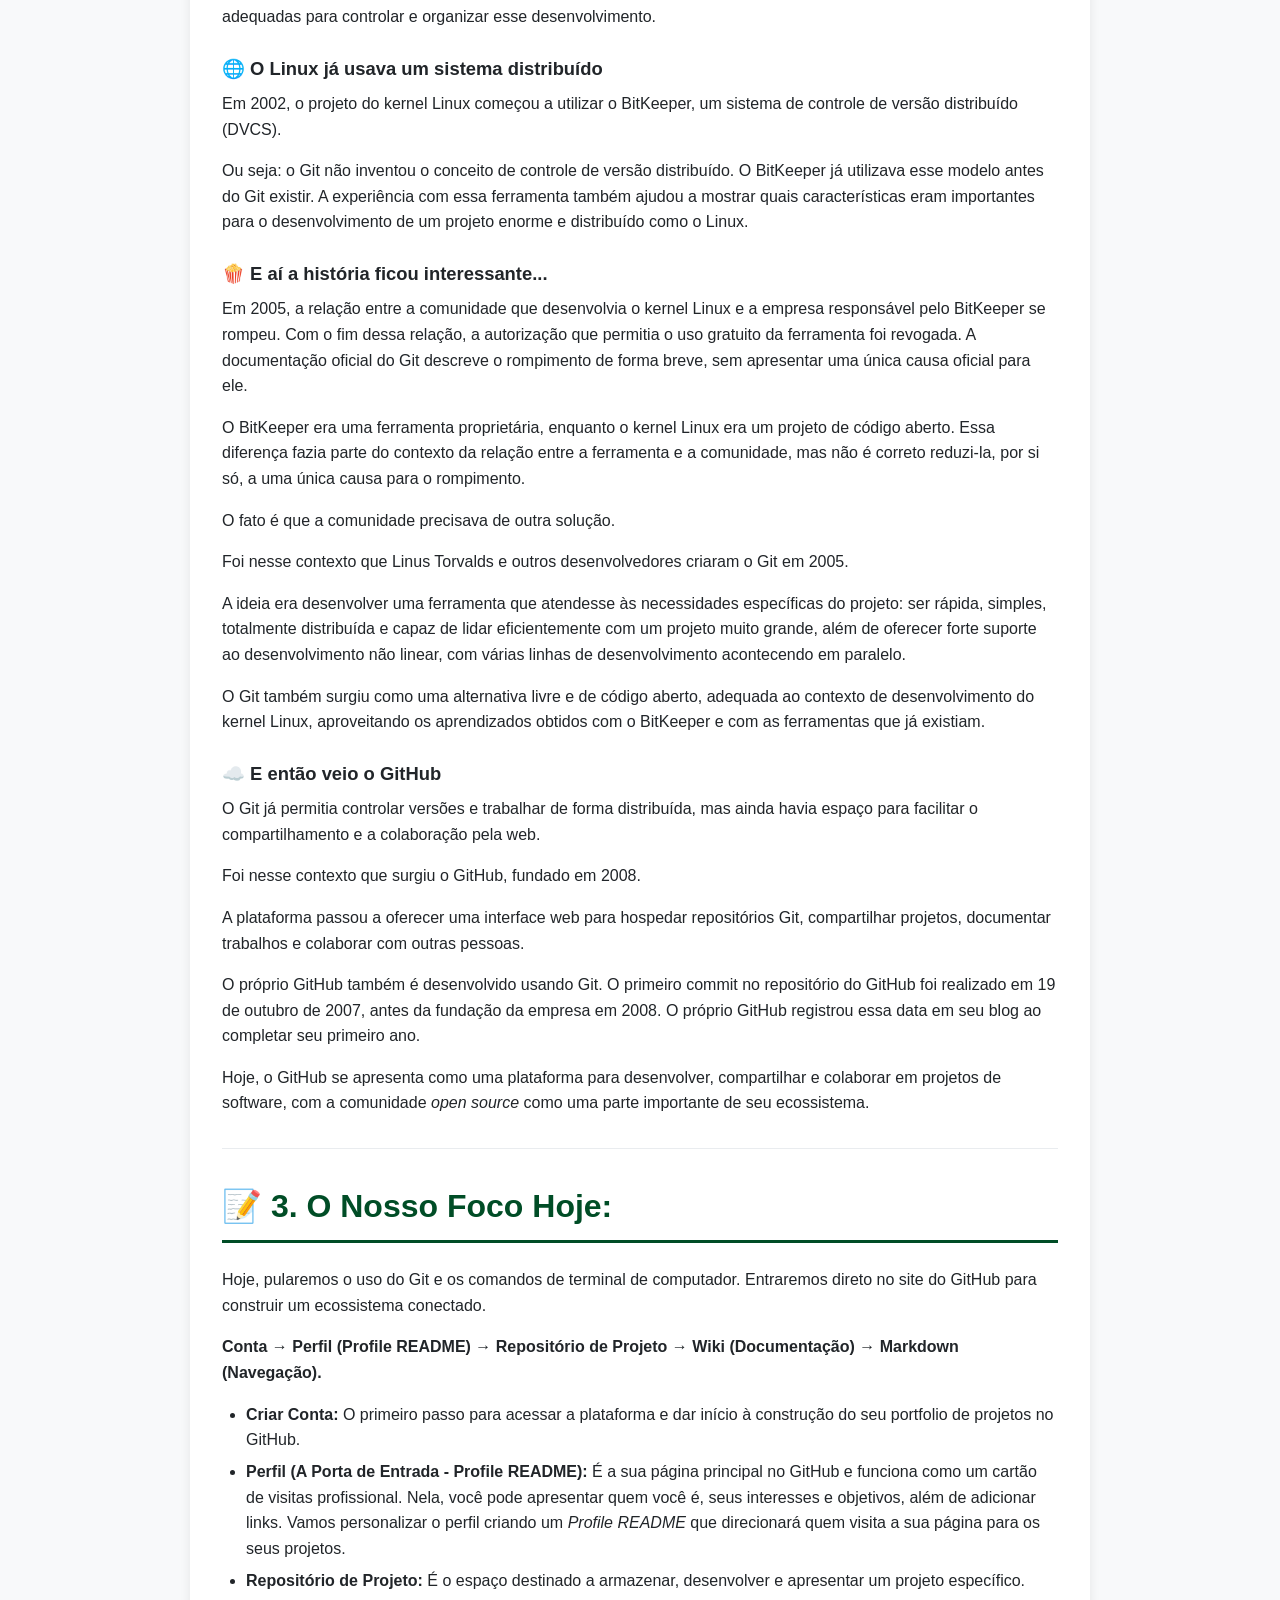
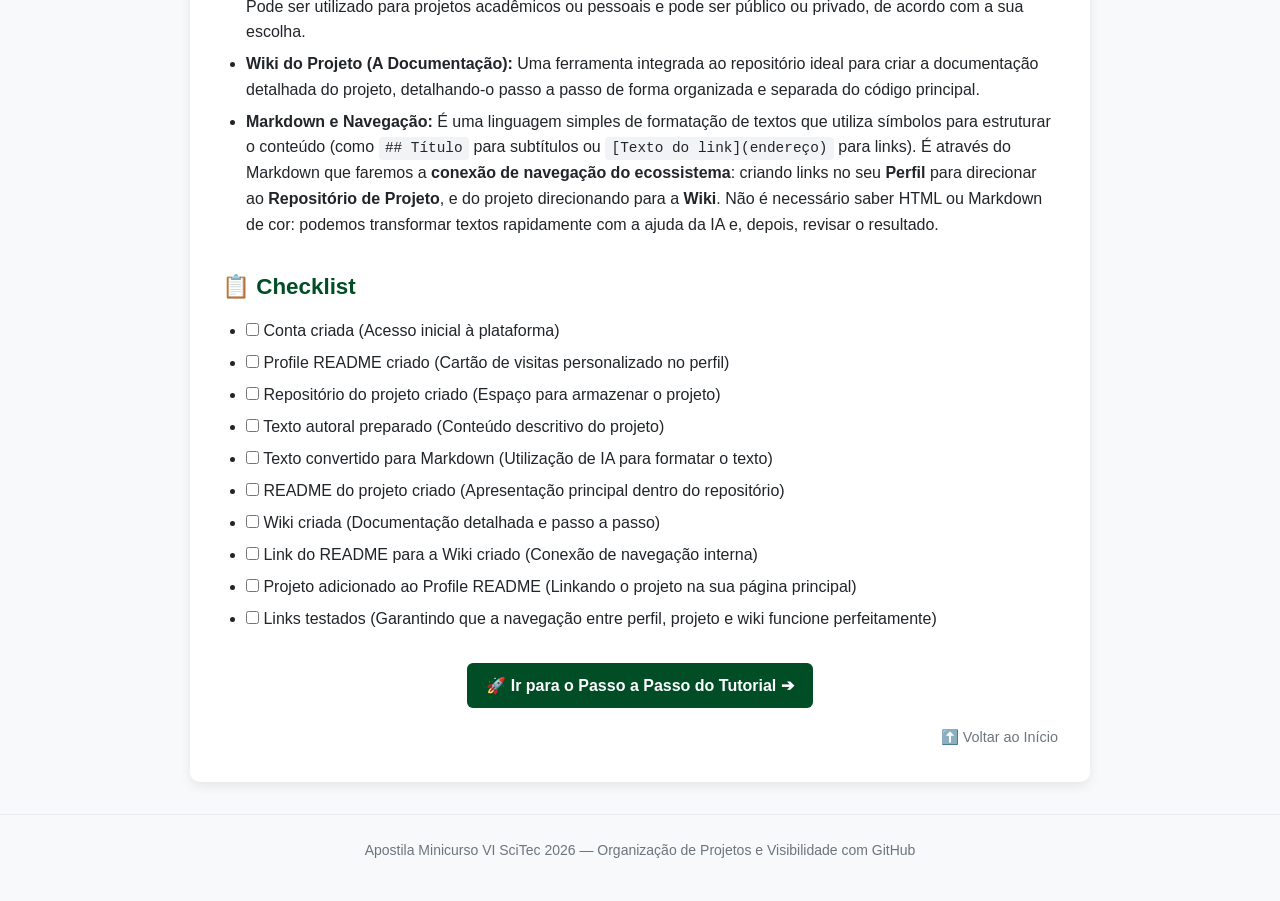
==== commit 2dd9e1ec: "Simplify checklist section heading in index.html" ====
--- a/index.html
+++ b/index.html
@@ -157,7 +157,7 @@
 
 
 <section>
-  <h2>📋 Checklist do Ecossistema no GitHub</h2>
+  <h2>📋 Checklist</h2>
   <ul>
     <li><input type="checkbox"> Conta criada (Acesso inicial à plataforma)</li>
     <li><input type="checkbox"> Profile README criado (Cartão de visitas personalizado no perfil)</li>
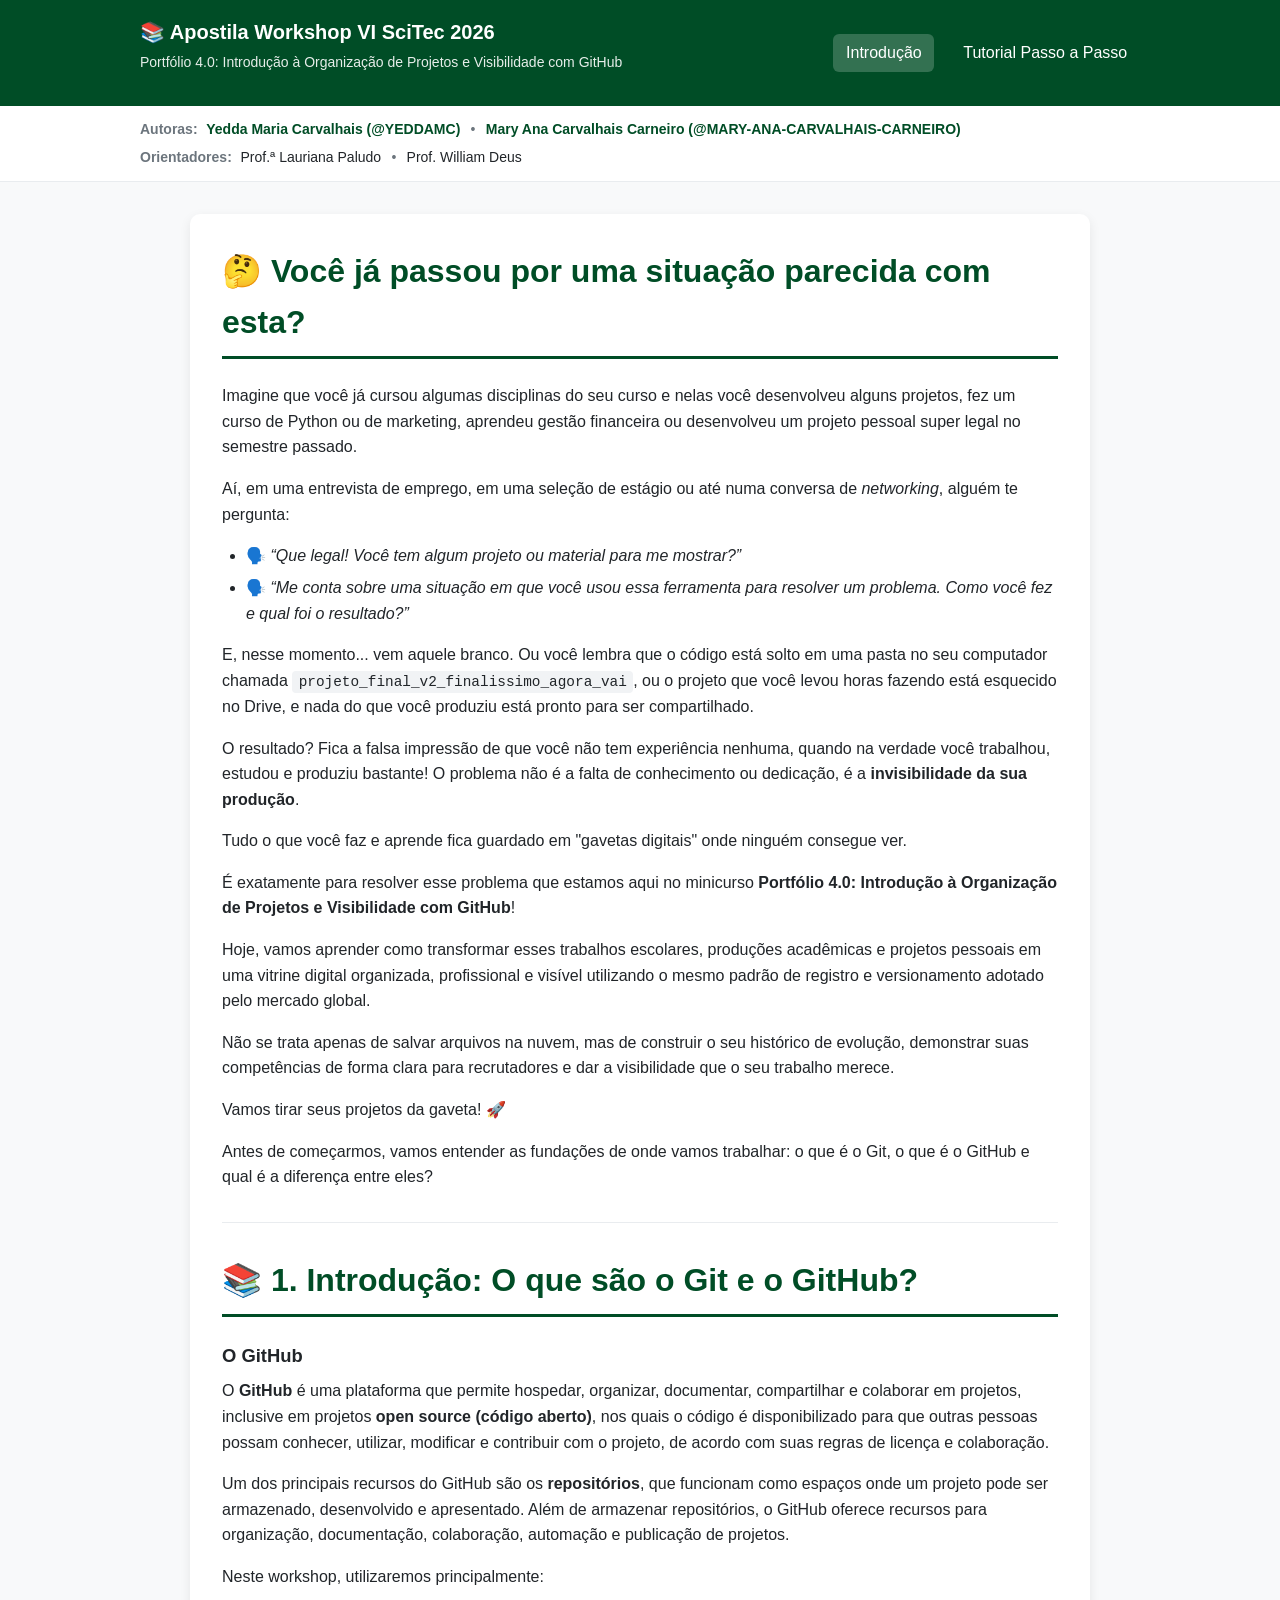
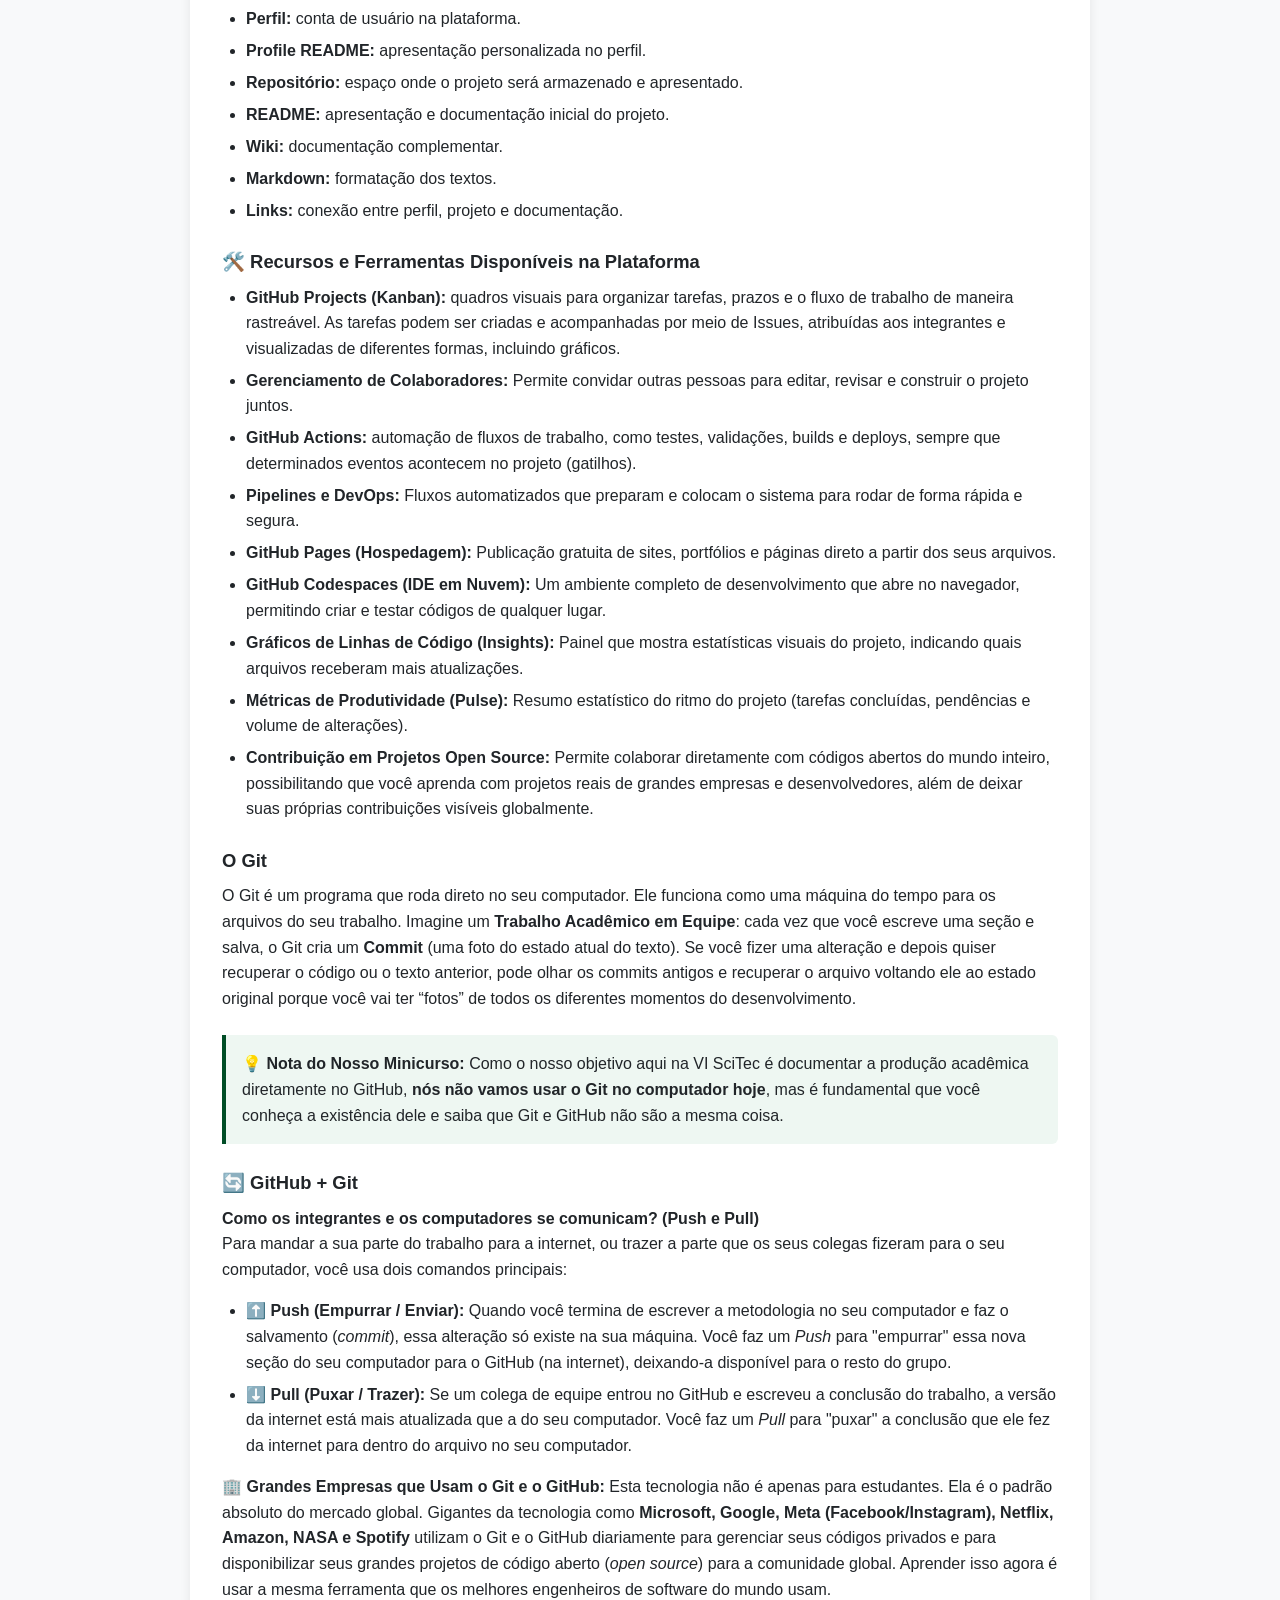
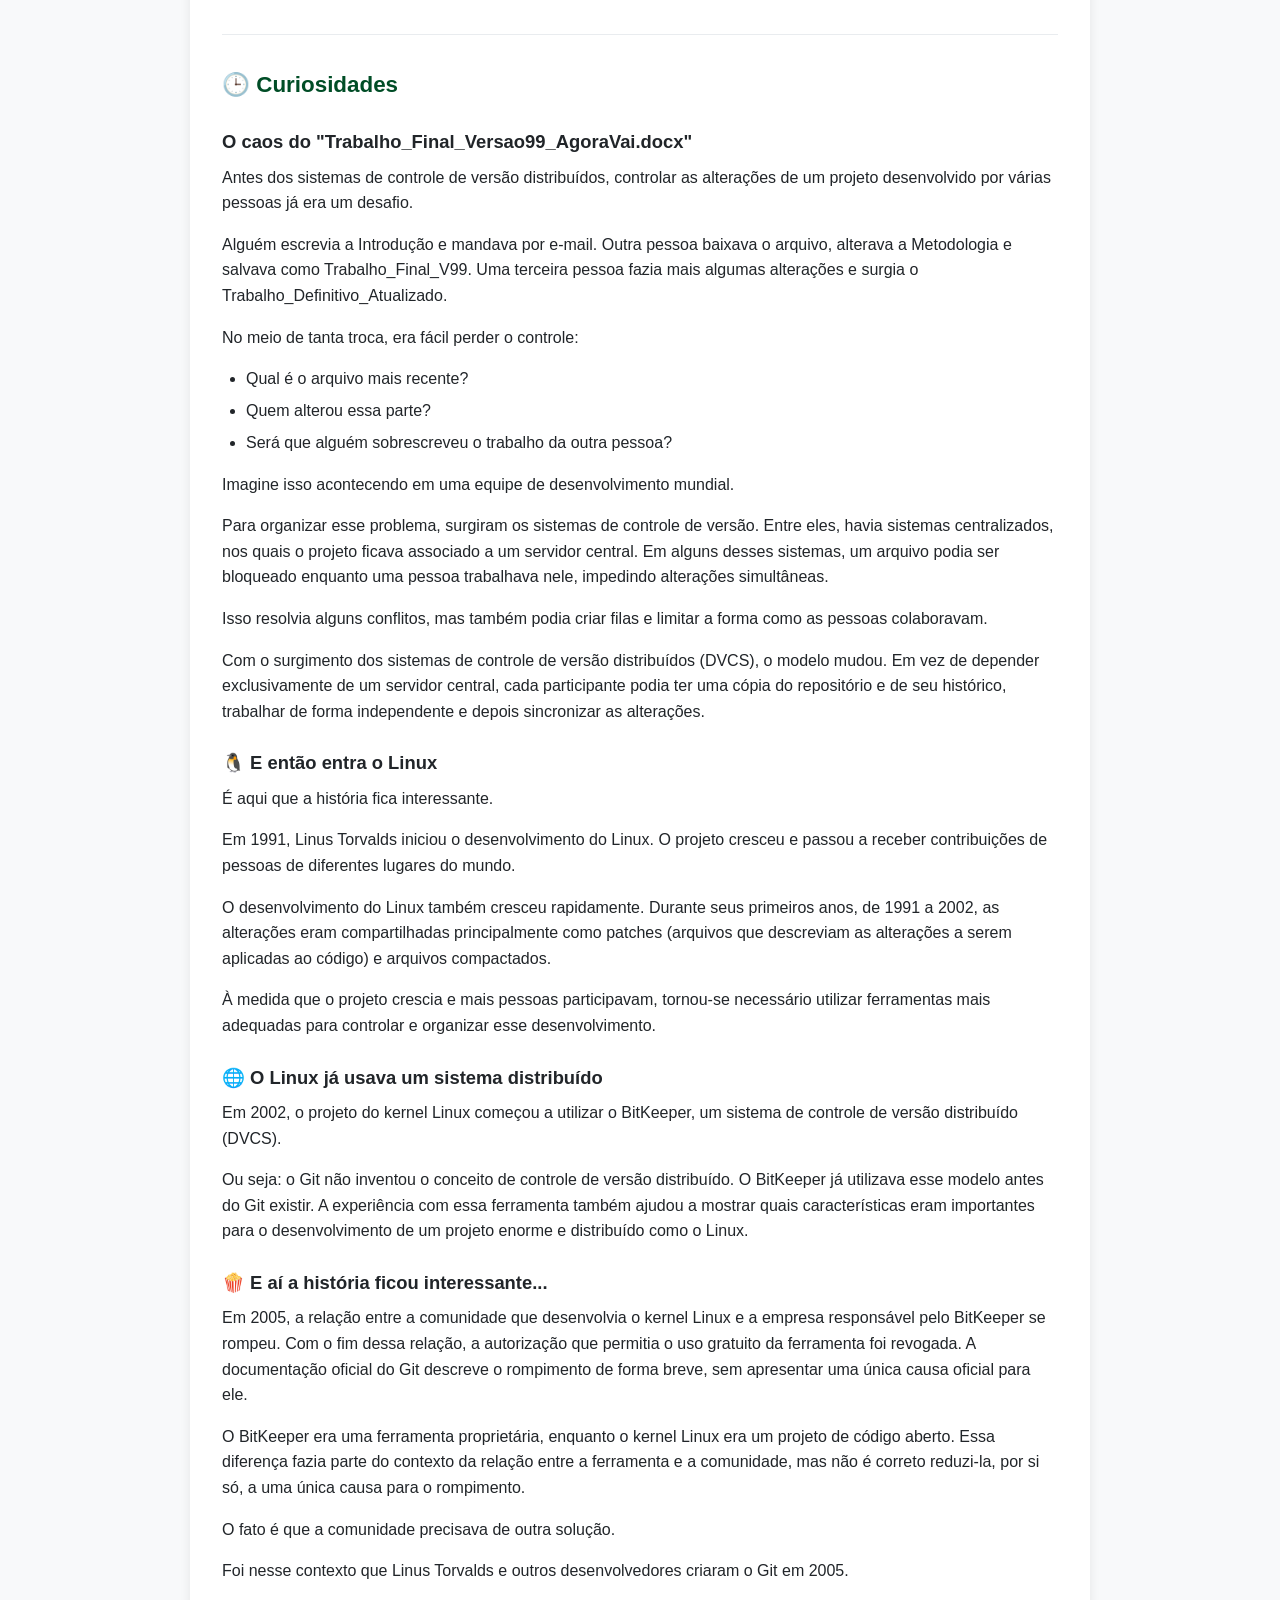
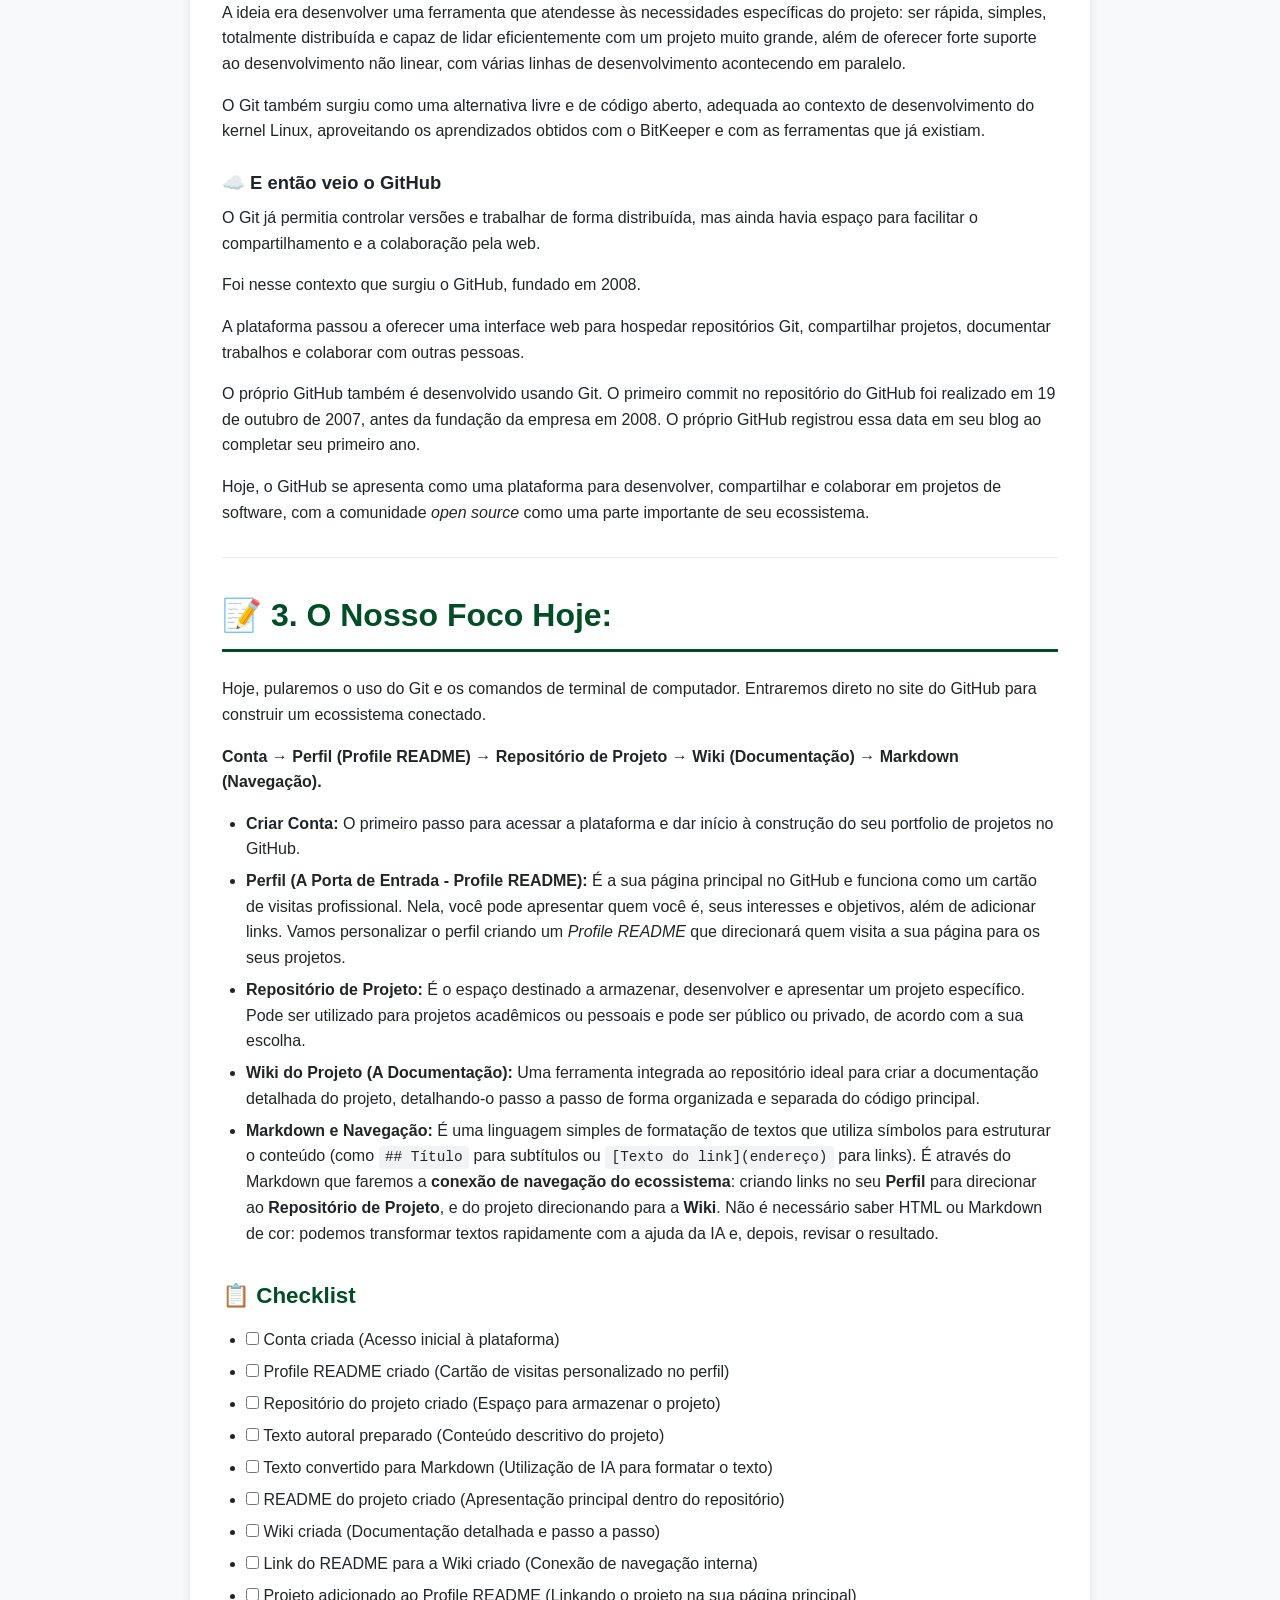
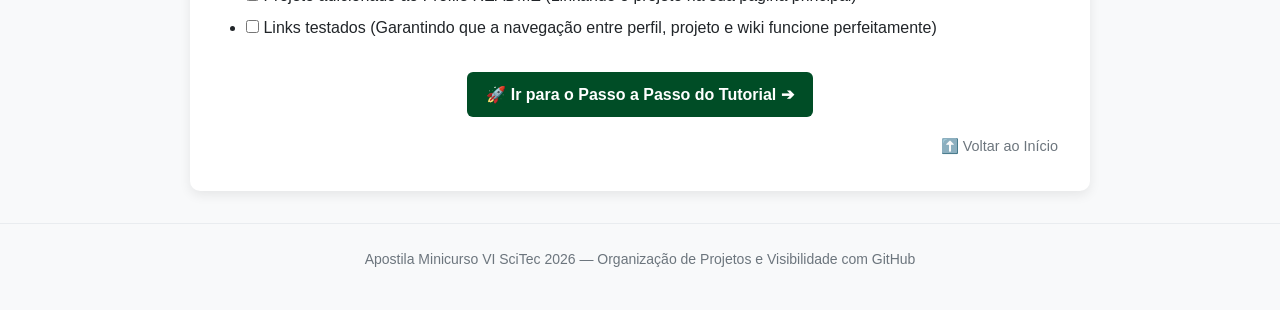
==== commit eb4ffa30: "Add introduction section and checklist for portfolio Added a new section introducing the importance " ====
--- a/index.html
+++ b/index.html
@@ -29,7 +29,7 @@
   </nav>
 
   <!-- BLOCO DE CRÉDITOS COM TEXTO EM PRETO -->
- <!-- BLOCO DE CRÉDITOS ACADÊMICO -->
+  <!-- BLOCO DE CRÉDITOS ACADÊMICO -->
   <div class="header-creditos-box">
     <div class="creditos-container">
       <div class="creditos-linha">
@@ -48,6 +48,27 @@
   </div>
   <div class="container">
     
+    <!-- NOVA SEÇÃO: SITUAÇÃO / INTRODUÇÃO EMPÁTICA -->
+    <section>
+      <h1>🤔 Você já passou por uma situação parecida com esta?</h1>
+      <p>Imagine que você já cursou algumas disciplinas do seu curso e nelas você desenvolveu alguns projetos, fez um curso de Python ou de marketing, aprendeu gestão financeira ou desenvolveu um projeto pessoal super legal no semestre passado.</p>
+      <p>Aí, em uma entrevista de emprego, em uma seleção de estágio ou até numa conversa de <em>networking</em>, alguém te pergunta:</p>
+      <ul>
+        <li>🗣️ <em>“Que legal! Você tem algum projeto ou material para me mostrar?”</em></li>
+        <li>🗣️ <em>“Me conta sobre uma situação em que você usou essa ferramenta para resolver um problema. Como você fez e qual foi o resultado?”</em></li>
+      </ul>
+      <p>E, nesse momento... vem aquele branco. Ou você lembra que o código está solto em uma pasta no seu computador chamada <code>projeto_final_v2_finalissimo_agora_vai</code>, ou o projeto que você levou horas fazendo está esquecido no Drive, e nada do que você produziu está pronto para ser compartilhado.</p>
+      <p>O resultado? Fica a falsa impressão de que você não tem experiência nenhuma, quando na verdade você trabalhou, estudou e produziu bastante! O problema não é a falta de conhecimento ou dedicação, é a <strong>invisibilidade da sua produção</strong>.</p>
+      <p>Tudo o que você faz e aprende fica guardado em "gavetas digitais" onde ninguém consegue ver.</p>
+      <p>É exatamente para resolver esse problema que estamos aqui no minicurso <strong>Portfólio 4.0: Introdução à Organização de Projetos e Visibilidade com GitHub</strong>!</p>
+      <p>Hoje, vamos aprender como transformar esses trabalhos escolares, produções acadêmicas e projetos pessoais em uma vitrine digital organizada, profissional e visível utilizando o mesmo padrão de registro e versionamento adotado pelo mercado global.</p>
+      <p>Não se trata apenas de salvar arquivos na nuvem, mas de construir o seu histórico de evolução, demonstrar suas competências de forma clara para recrutadores e dar a visibilidade que o seu trabalho merece.</p>
+      <p>Vamos tirar seus projetos da gaveta! 🚀</p>
+      <p>Antes de começarmos, vamos entender as fundações de onde vamos trabalhar: o que é o Git, o que é o GitHub e qual é a diferença entre eles?</p>
+    </section>
+
+    <hr>
+
     <section>
       <h1>📚 1. Introdução: O que são o Git e o GitHub?</h1>
 
@@ -142,37 +163,35 @@
 
     <hr>
 
-   <section>
-  <h1>📝 3. O Nosso Foco Hoje:</h1>
-  <p>Hoje, pularemos o uso do Git e os comandos de terminal de computador. Entraremos direto no site do GitHub para construir um ecossistema conectado.</p>
-  <p><strong>Conta → Perfil (Profile README) → Repositório de Projeto → Wiki (Documentação) → Markdown (Navegação).</strong></p>
-  <ul>
-    <li><strong>Criar Conta:</strong> O primeiro passo para acessar a plataforma e dar início à construção do seu portfolio de projetos no GitHub.</li>
-    <li><strong>Perfil (A Porta de Entrada - Profile README):</strong> É a sua página principal no GitHub e funciona como um cartão de visitas profissional. Nela, você pode apresentar quem você é, seus interesses e objetivos, além de adicionar links. Vamos personalizar o perfil criando um <em>Profile README</em> que direcionará quem visita a sua página para os seus projetos.</li>
-    <li><strong>Repositório de Projeto:</strong> É o espaço destinado a armazenar, desenvolver e apresentar um projeto específico. Pode ser utilizado para projetos acadêmicos ou pessoais e pode ser público ou privado, de acordo com a sua escolha.</li>
-    <li><strong>Wiki do Projeto (A Documentação):</strong> Uma ferramenta integrada ao repositório ideal para criar a documentação detalhada do projeto, detalhando-o passo a passo de forma organizada e separada do código principal.</li>
-    <li><strong>Markdown e Navegação:</strong> É uma linguagem simples de formatação de textos que utiliza símbolos para estruturar o conteúdo (como <code>## Título</code> para subtítulos ou <code>[Texto do link](endereço)</code> para links). É através do Markdown que faremos a <strong>conexão de navegação do ecossistema</strong>: criando links no seu <strong>Perfil</strong> para direcionar ao <strong>Repositório de Projeto</strong>, e do projeto direcionando para a <strong>Wiki</strong>. Não é necessário saber HTML ou Markdown de cor: podemos transformar textos rapidamente com a ajuda da IA e, depois, revisar o resultado.</li>
-  </ul>
-</section>
-
-
-<section>
-  <h2>📋 Checklist</h2>
-  <ul>
-    <li><input type="checkbox"> Conta criada (Acesso inicial à plataforma)</li>
-    <li><input type="checkbox"> Profile README criado (Cartão de visitas personalizado no perfil)</li>
-    <li><input type="checkbox"> Repositório do projeto criado (Espaço para armazenar o projeto)</li>
-    <li><input type="checkbox"> Texto autoral preparado (Conteúdo descritivo do projeto)</li>
-    <li><input type="checkbox"> Texto convertido para Markdown (Utilização de IA para formatar o texto)</li>
-    <li><input type="checkbox"> README do projeto criado (Apresentação principal dentro do repositório)</li>
-    <li><input type="checkbox"> Wiki criada (Documentação detalhada e passo a passo)</li>
-    <li><input type="checkbox"> Link do README para a Wiki criado (Conexão de navegação interna)</li>
-    <li><input type="checkbox"> Projeto adicionado ao Profile README (Linkando o projeto na sua página principal)</li>
-    <li><input type="checkbox"> Links testados (Garantindo que a navegação entre perfil, projeto e wiki funcione perfeitamente)</li>
-  </ul>
-</section>
-
-    
+    <section>
+      <h1>📝 3. O Nosso Foco Hoje:</h1>
+      <p>Hoje, pularemos o uso do Git e os comandos de terminal de computador. Entraremos direto no site do GitHub para construir um ecossistema conectado.</p>
+      <p><strong>Conta → Perfil (Profile README) → Repositório de Projeto → Wiki (Documentação) → Markdown (Navegação).</strong></p>
+      <ul>
+        <li><strong>Criar Conta:</strong> O primeiro passo para acessar a plataforma e dar início à construção do seu portfolio de projetos no GitHub.</li>
+        <li><strong>Perfil (A Porta de Entrada - Profile README):</strong> É a sua página principal no GitHub e funciona como um cartão de visitas profissional. Nela, você pode apresentar quem você é, seus interesses e objetivos, além de adicionar links. Vamos personalizar o perfil criando um <em>Profile README</em> que direcionará quem visita a sua página para os seus projetos.</li>
+        <li><strong>Repositório de Projeto:</strong> É o espaço destinado a armazenar, desenvolver e apresentar um projeto específico. Pode ser utilizado para projetos acadêmicos ou pessoais e pode ser público ou privado, de acordo com a sua escolha.</li>
+        <li><strong>Wiki do Projeto (A Documentação):</strong> Uma ferramenta integrada ao repositório ideal para criar a documentação detalhada do projeto, detalhando-o passo a passo de forma organizada e separada do código principal.</li>
+        <li><strong>Markdown e Navegação:</strong> É uma linguagem simples de formatação de textos que utiliza símbolos para estruturar o conteúdo (como <code>## Título</code> para subtítulos ou <code>[Texto do link](endereço)</code> para links). É através do Markdown que faremos a <strong>conexão de navegação do ecossistema</strong>: criando links no seu <strong>Perfil</strong> para direcionar ao <strong>Repositório de Projeto</strong>, e do projeto direcionando para a <strong>Wiki</strong>. Não é necessário saber HTML ou Markdown de cor: podemos transformar textos rapidamente com a ajuda da IA e, depois, revisar o resultado.</li>
+      </ul>
+    </section>
+
+    <section>
+      <h2>📋 Checklist</h2>
+      <ul>
+        <li><input type="checkbox"> Conta criada (Acesso inicial à plataforma)</li>
+        <li><input type="checkbox"> Profile README criado (Cartão de visitas personalizado no perfil)</li>
+        <li><input type="checkbox"> Repositório do projeto criado (Espaço para armazenar o projeto)</li>
+        <li><input type="checkbox"> Texto autoral preparado (Conteúdo descritivo do projeto)</li>
+        <li><input type="checkbox"> Texto convertido para Markdown (Utilização de IA para formatar o texto)</li>
+        <li><input type="checkbox"> README do projeto criado (Apresentação principal dentro do repositório)</li>
+        <li><input type="checkbox"> Wiki criada (Documentação detalhada e passo a passo)</li>
+        <li><input type="checkbox"> Link do README para a Wiki criado (Conexão de navegação interna)</li>
+        <li><input type="checkbox"> Projeto adicionado ao Profile README (Linkando o projeto na sua página principal)</li>
+        <li><input type="checkbox"> Links testados (Garantindo que a navegação entre perfil, projeto e wiki funcione perfeitamente)</li>
+      </ul>
+    </section>
+      
     <div class="btn-navigation">
       <a href="tutorial.html" class="btn">🚀 Ir para o Passo a Passo do Tutorial ➔</a>
     </div>
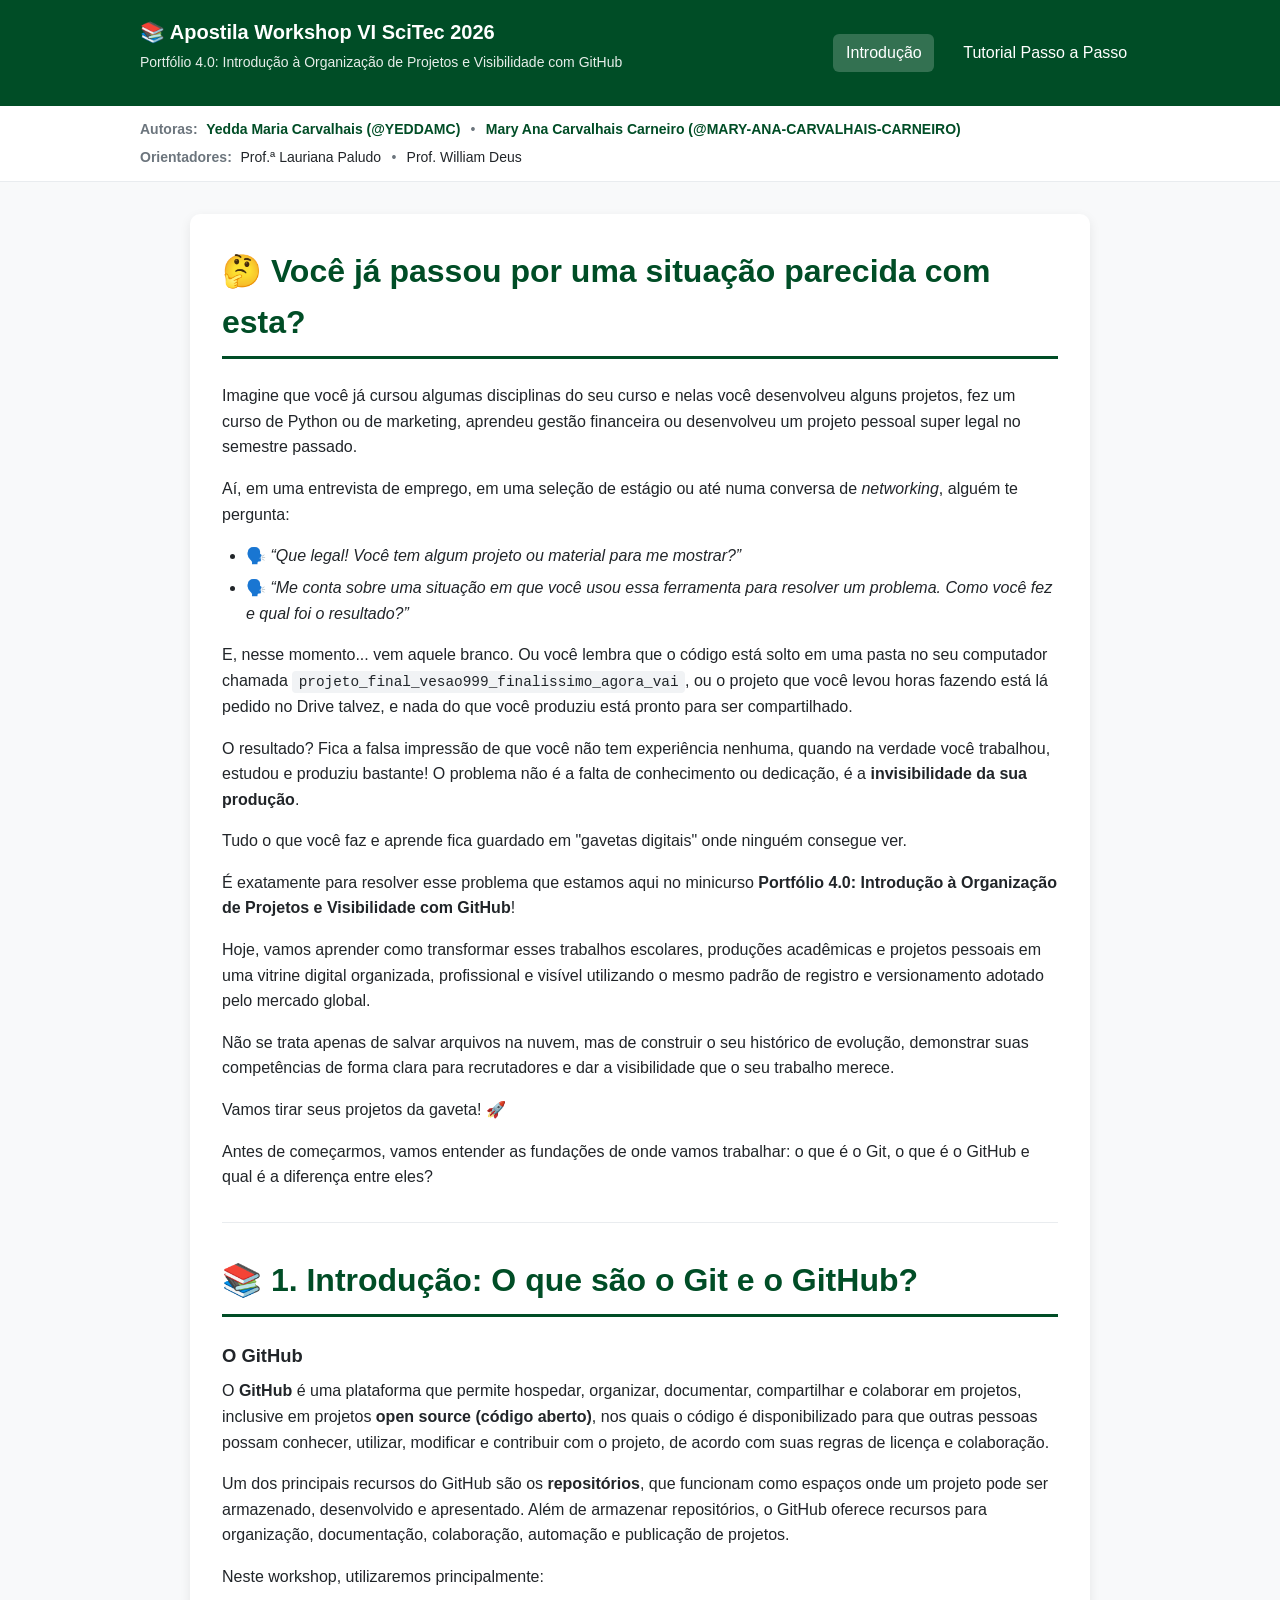
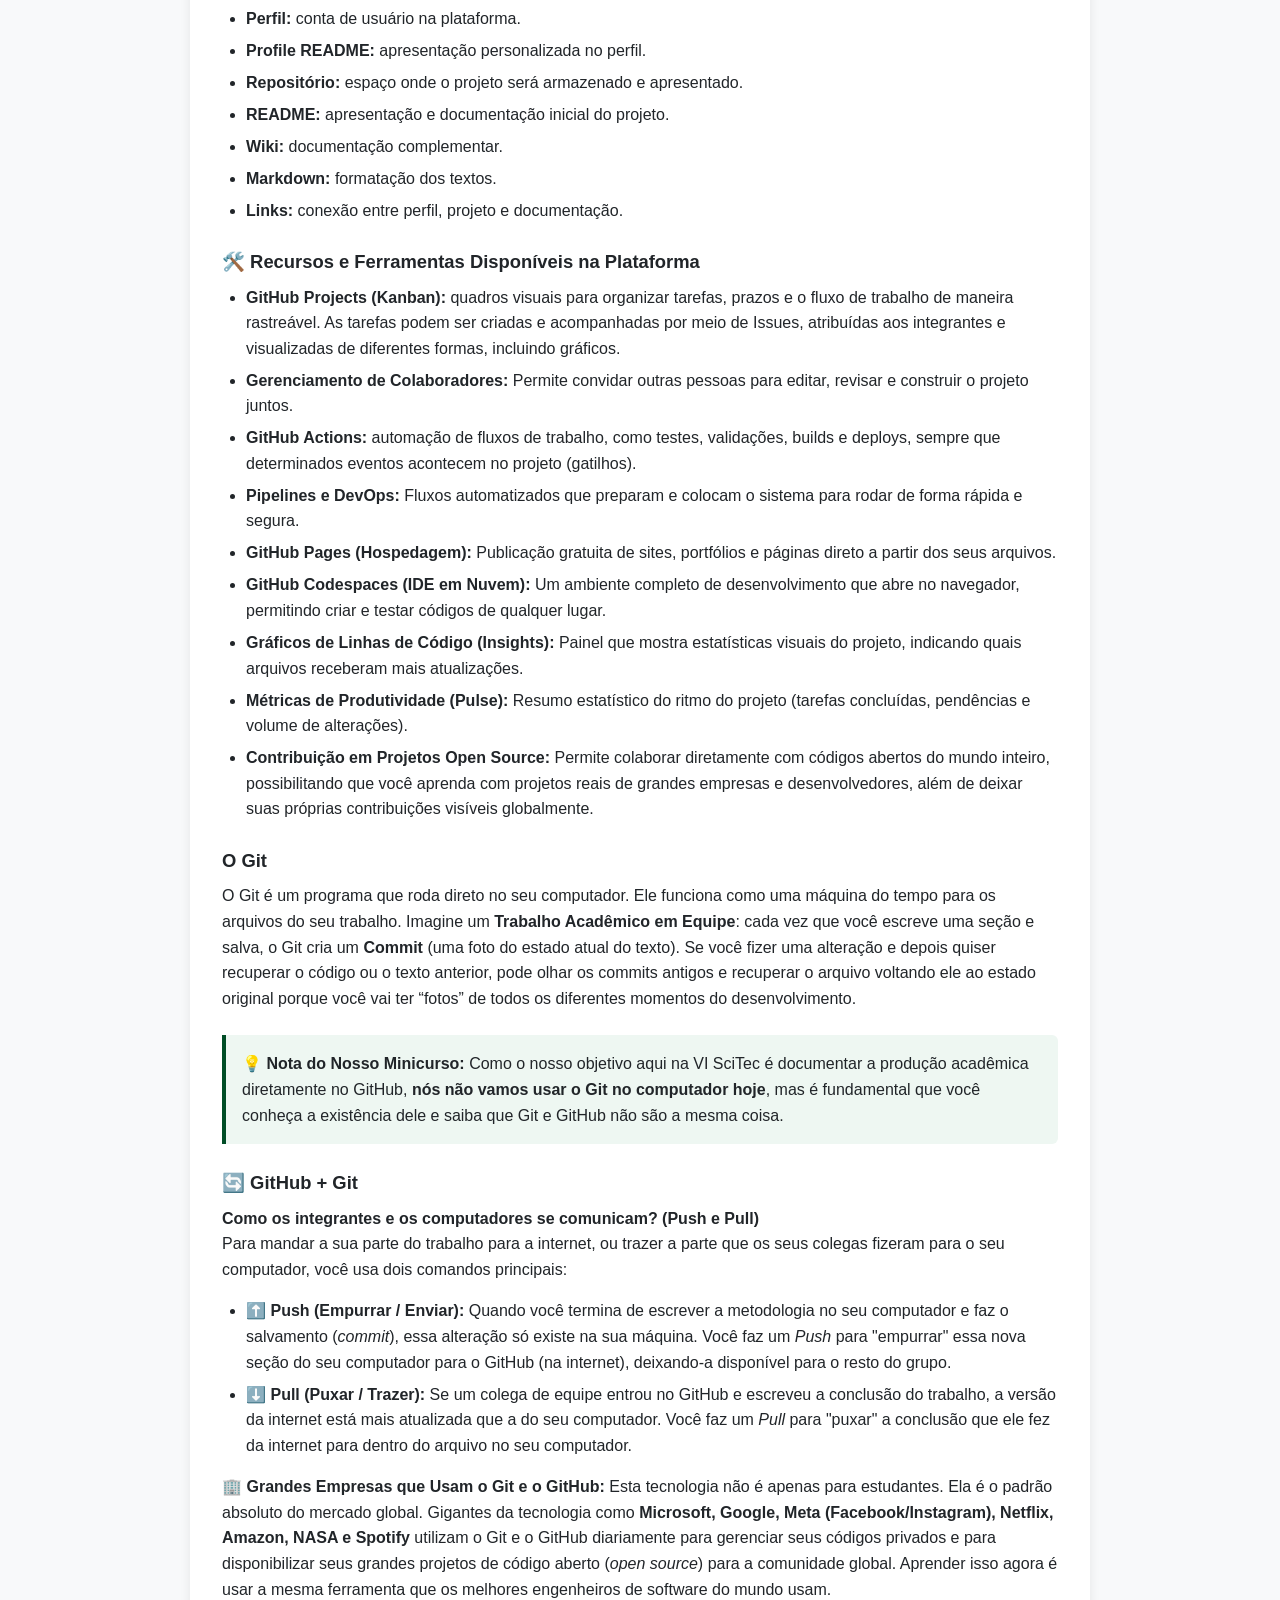
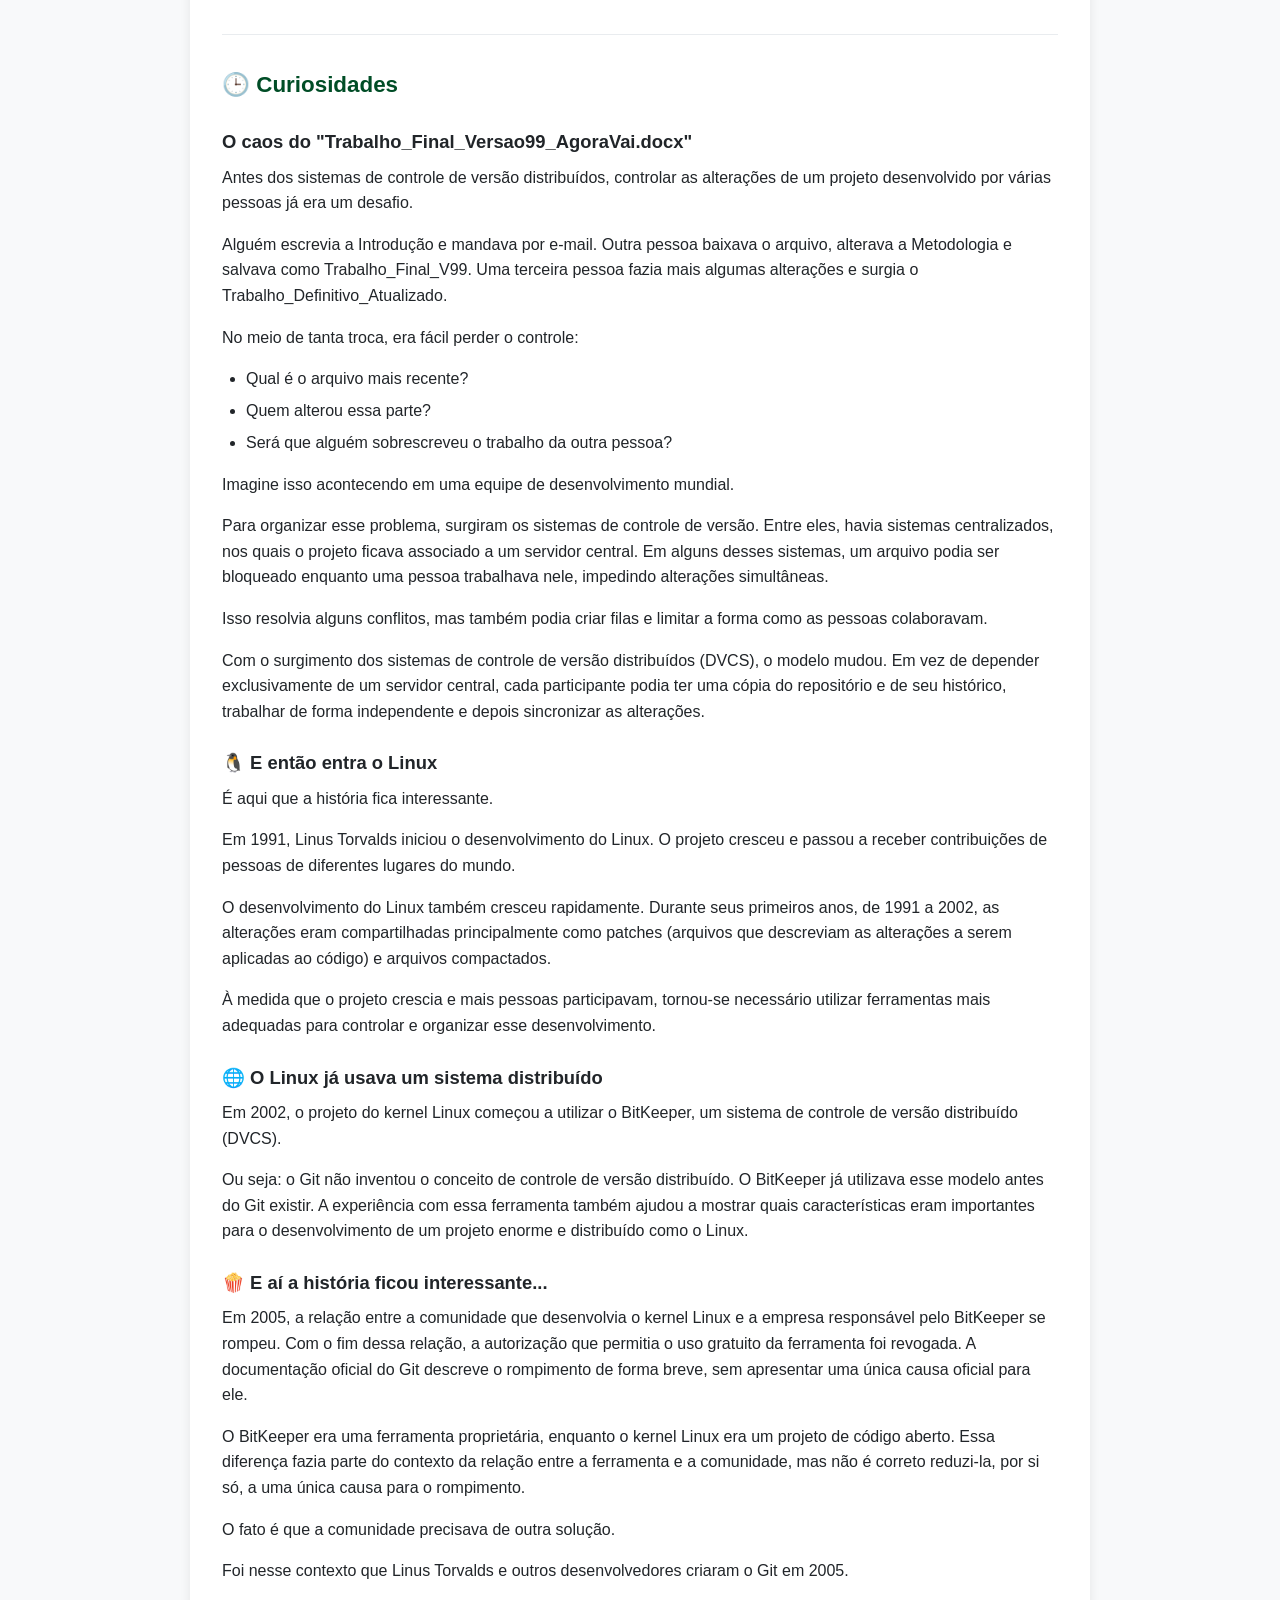
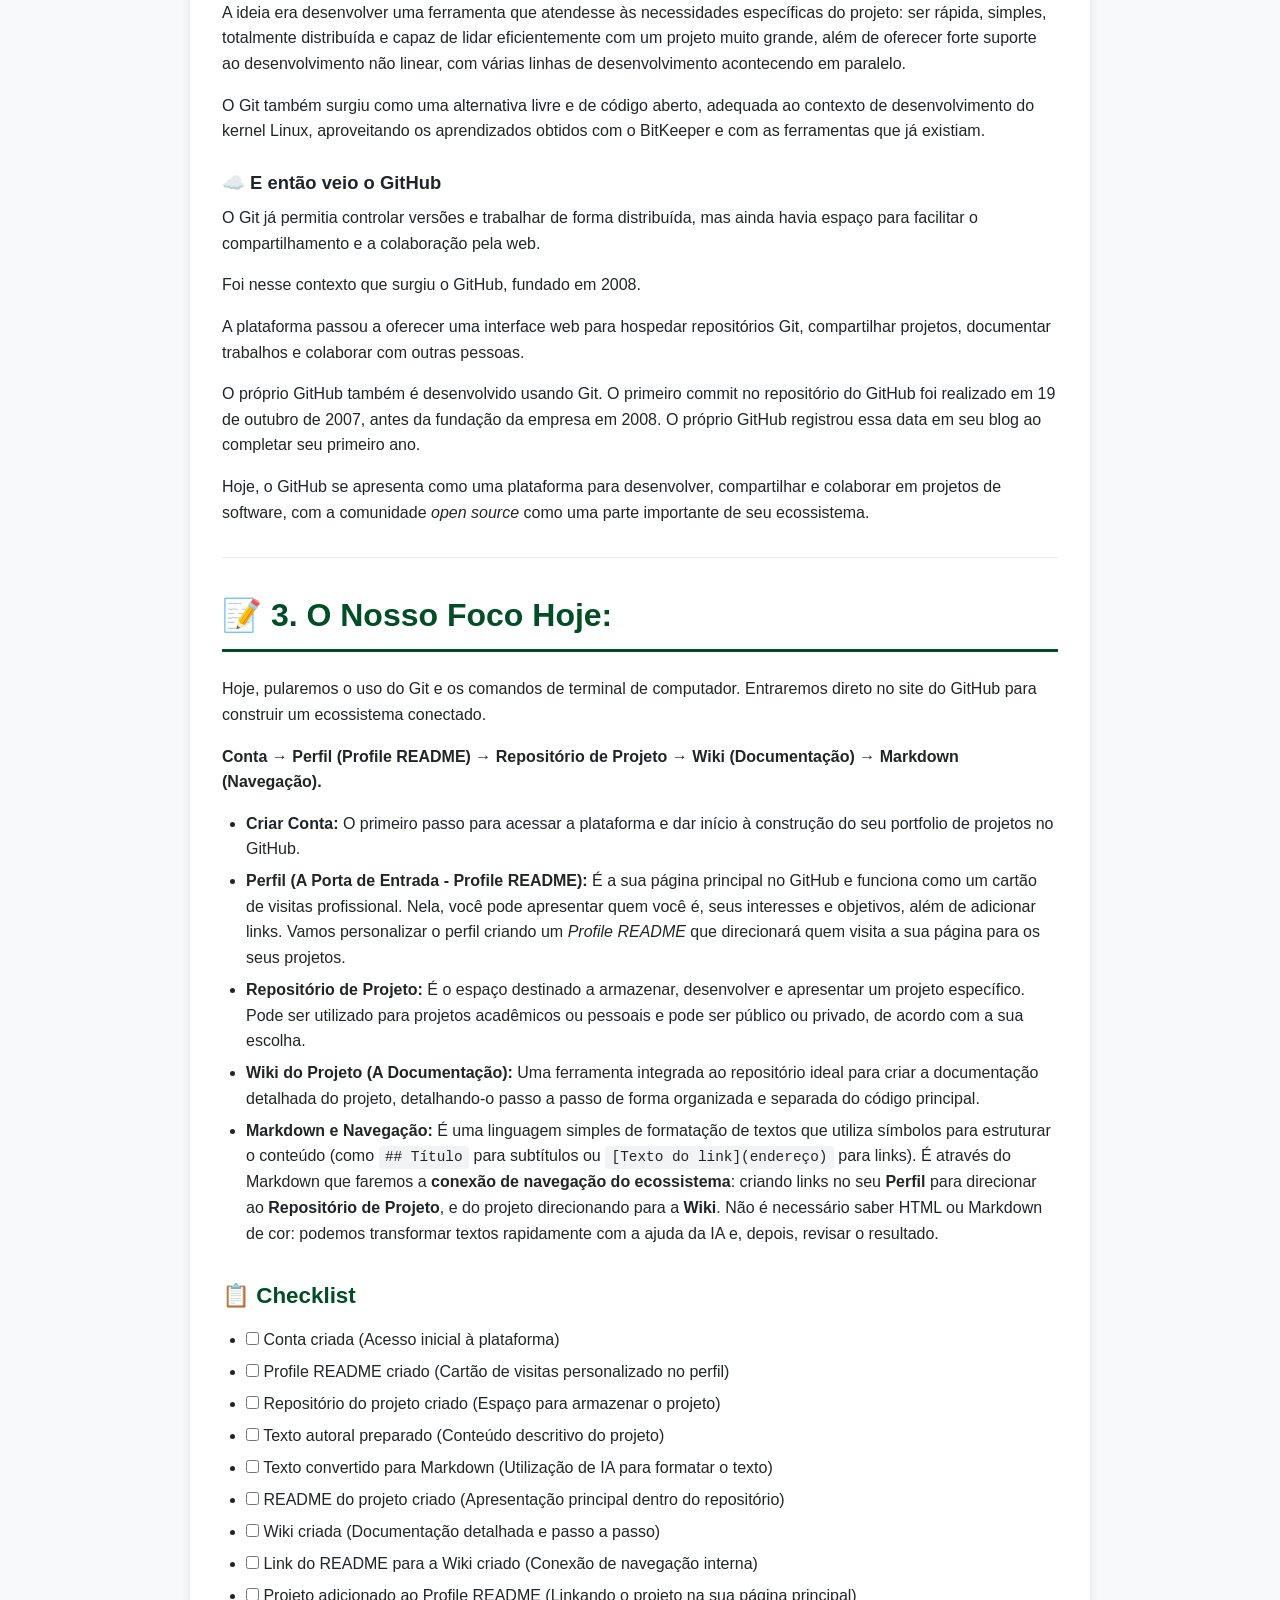
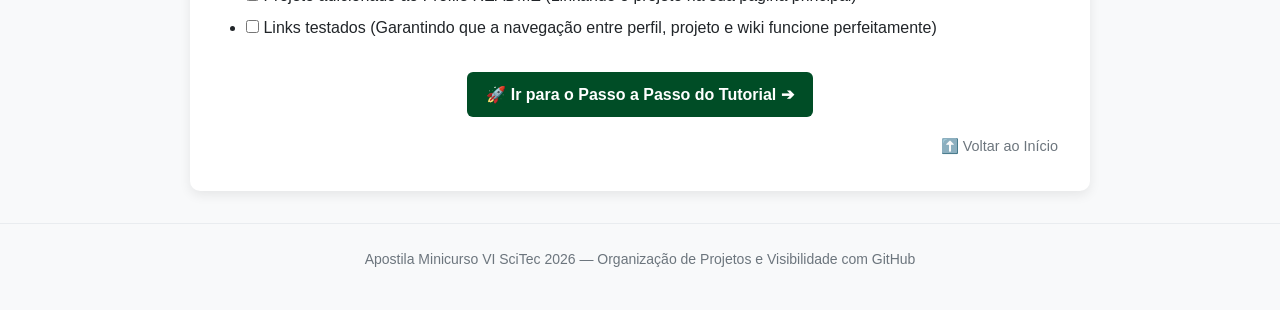
==== commit 7194357e: "Fix typo in project folder name in index.html" ====
--- a/index.html
+++ b/index.html
@@ -57,7 +57,7 @@
         <li>🗣️ <em>“Que legal! Você tem algum projeto ou material para me mostrar?”</em></li>
         <li>🗣️ <em>“Me conta sobre uma situação em que você usou essa ferramenta para resolver um problema. Como você fez e qual foi o resultado?”</em></li>
       </ul>
-      <p>E, nesse momento... vem aquele branco. Ou você lembra que o código está solto em uma pasta no seu computador chamada <code>projeto_final_v2_finalissimo_agora_vai</code>, ou o projeto que você levou horas fazendo está esquecido no Drive, e nada do que você produziu está pronto para ser compartilhado.</p>
+      <p>E, nesse momento... vem aquele branco. Ou você lembra que o código está solto em uma pasta no seu computador chamada <code>projeto_final_vesao999_finalissimo_agora_vai</code>, ou o projeto que você levou horas fazendo está lá pedido no Drive talvez, e nada do que você produziu está pronto para ser compartilhado.</p>
       <p>O resultado? Fica a falsa impressão de que você não tem experiência nenhuma, quando na verdade você trabalhou, estudou e produziu bastante! O problema não é a falta de conhecimento ou dedicação, é a <strong>invisibilidade da sua produção</strong>.</p>
       <p>Tudo o que você faz e aprende fica guardado em "gavetas digitais" onde ninguém consegue ver.</p>
       <p>É exatamente para resolver esse problema que estamos aqui no minicurso <strong>Portfólio 4.0: Introdução à Organização de Projetos e Visibilidade com GitHub</strong>!</p>
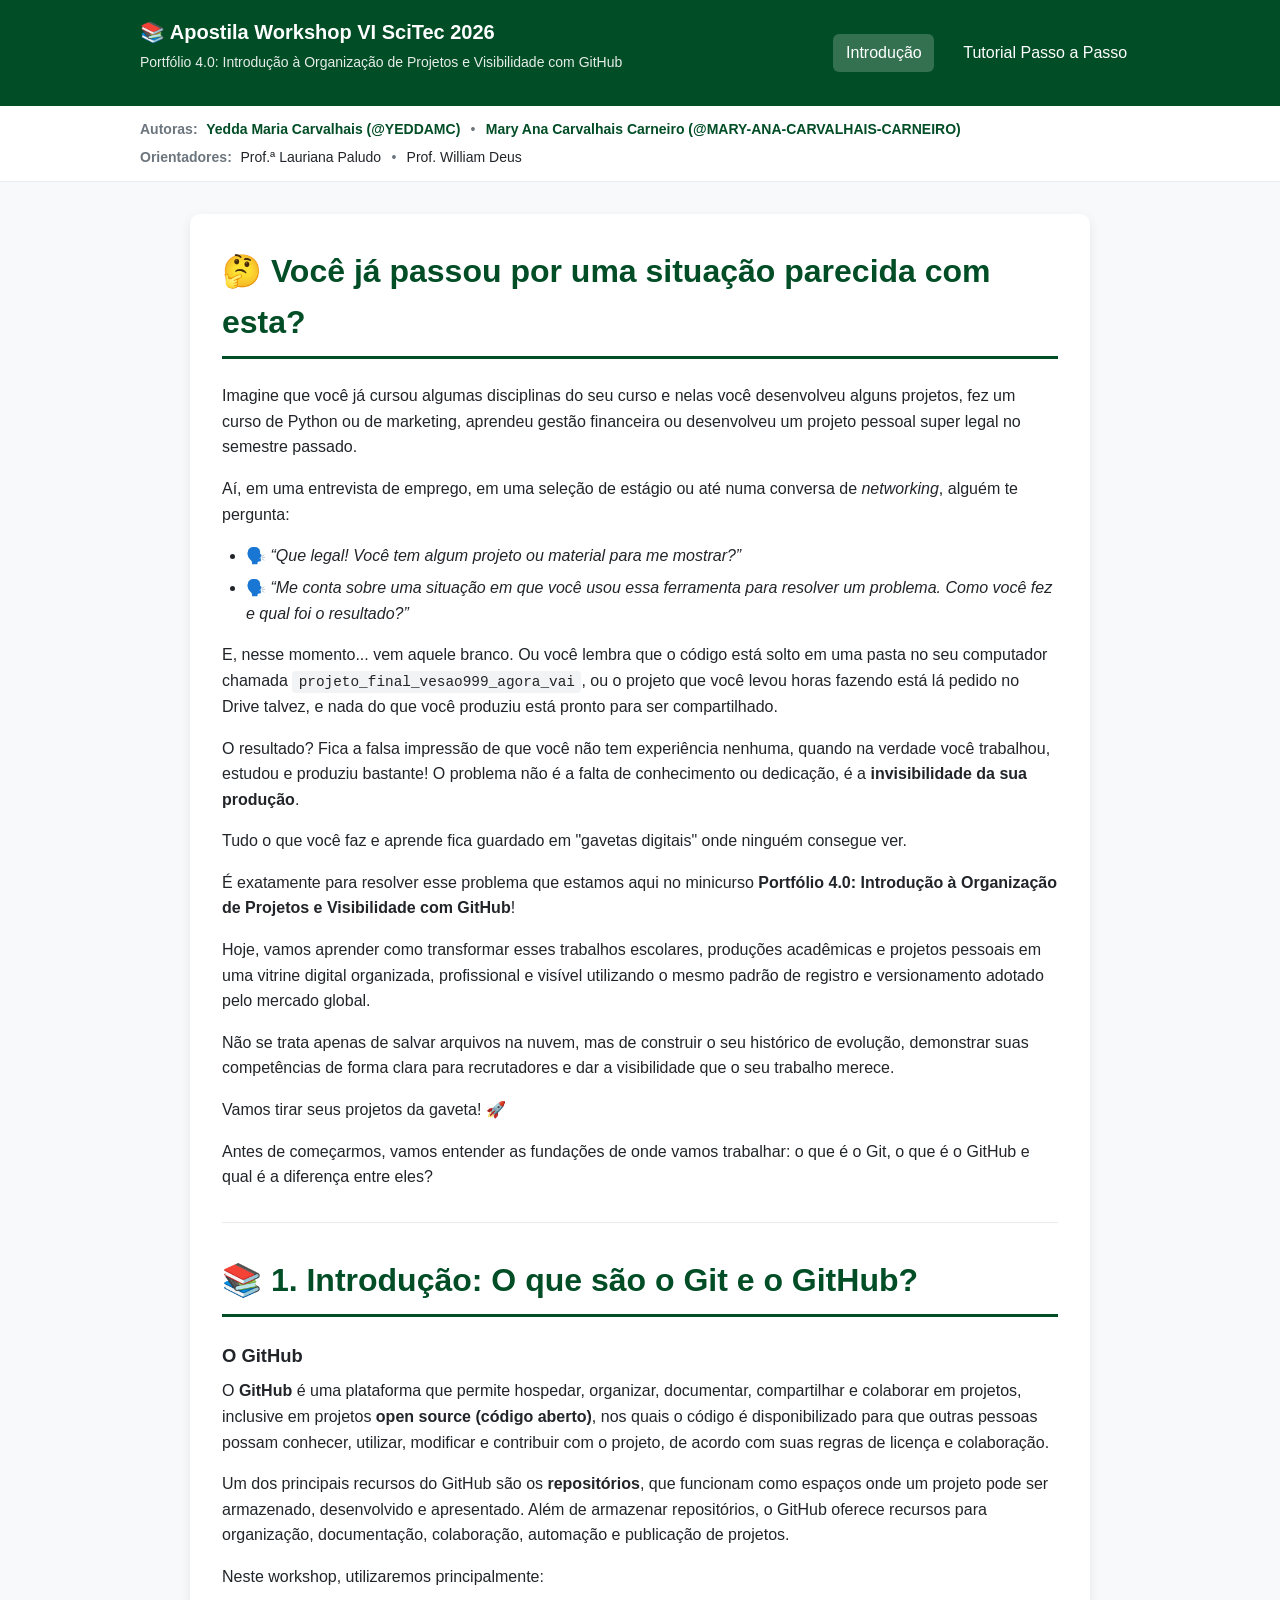
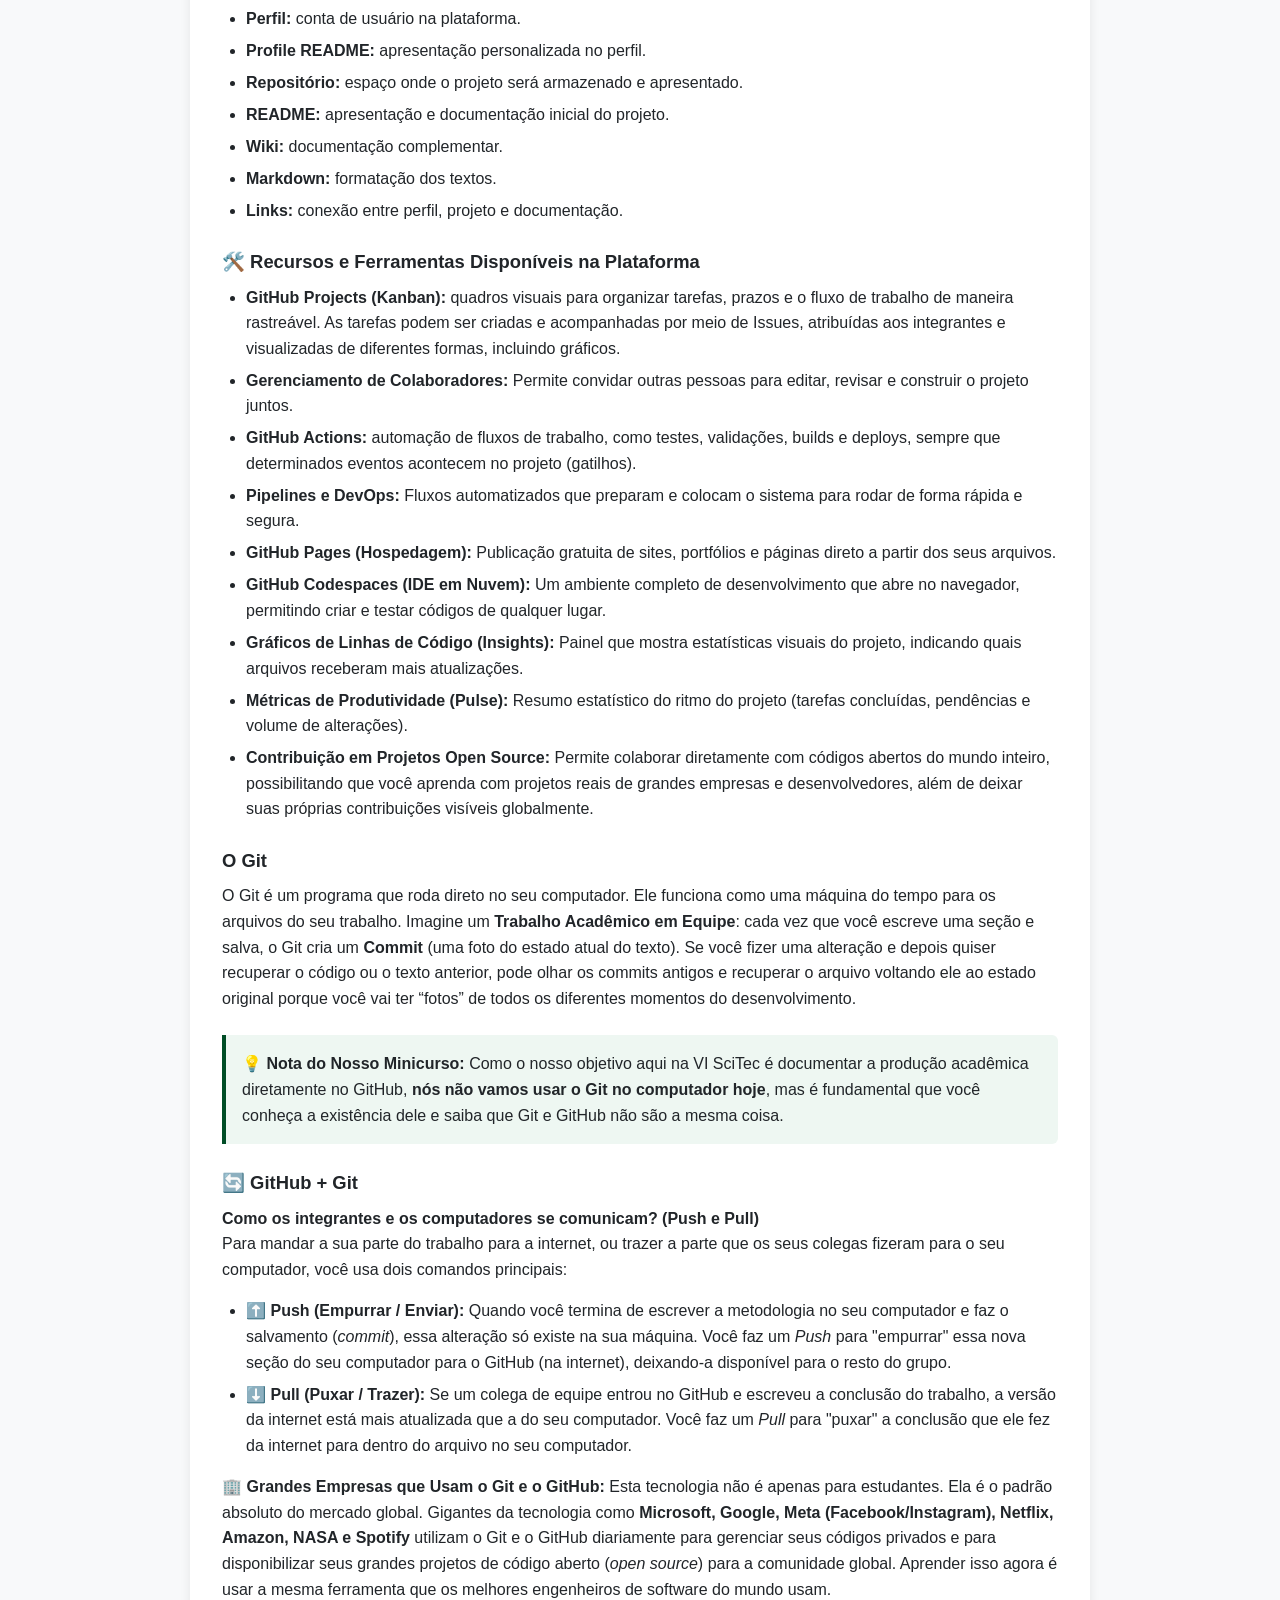
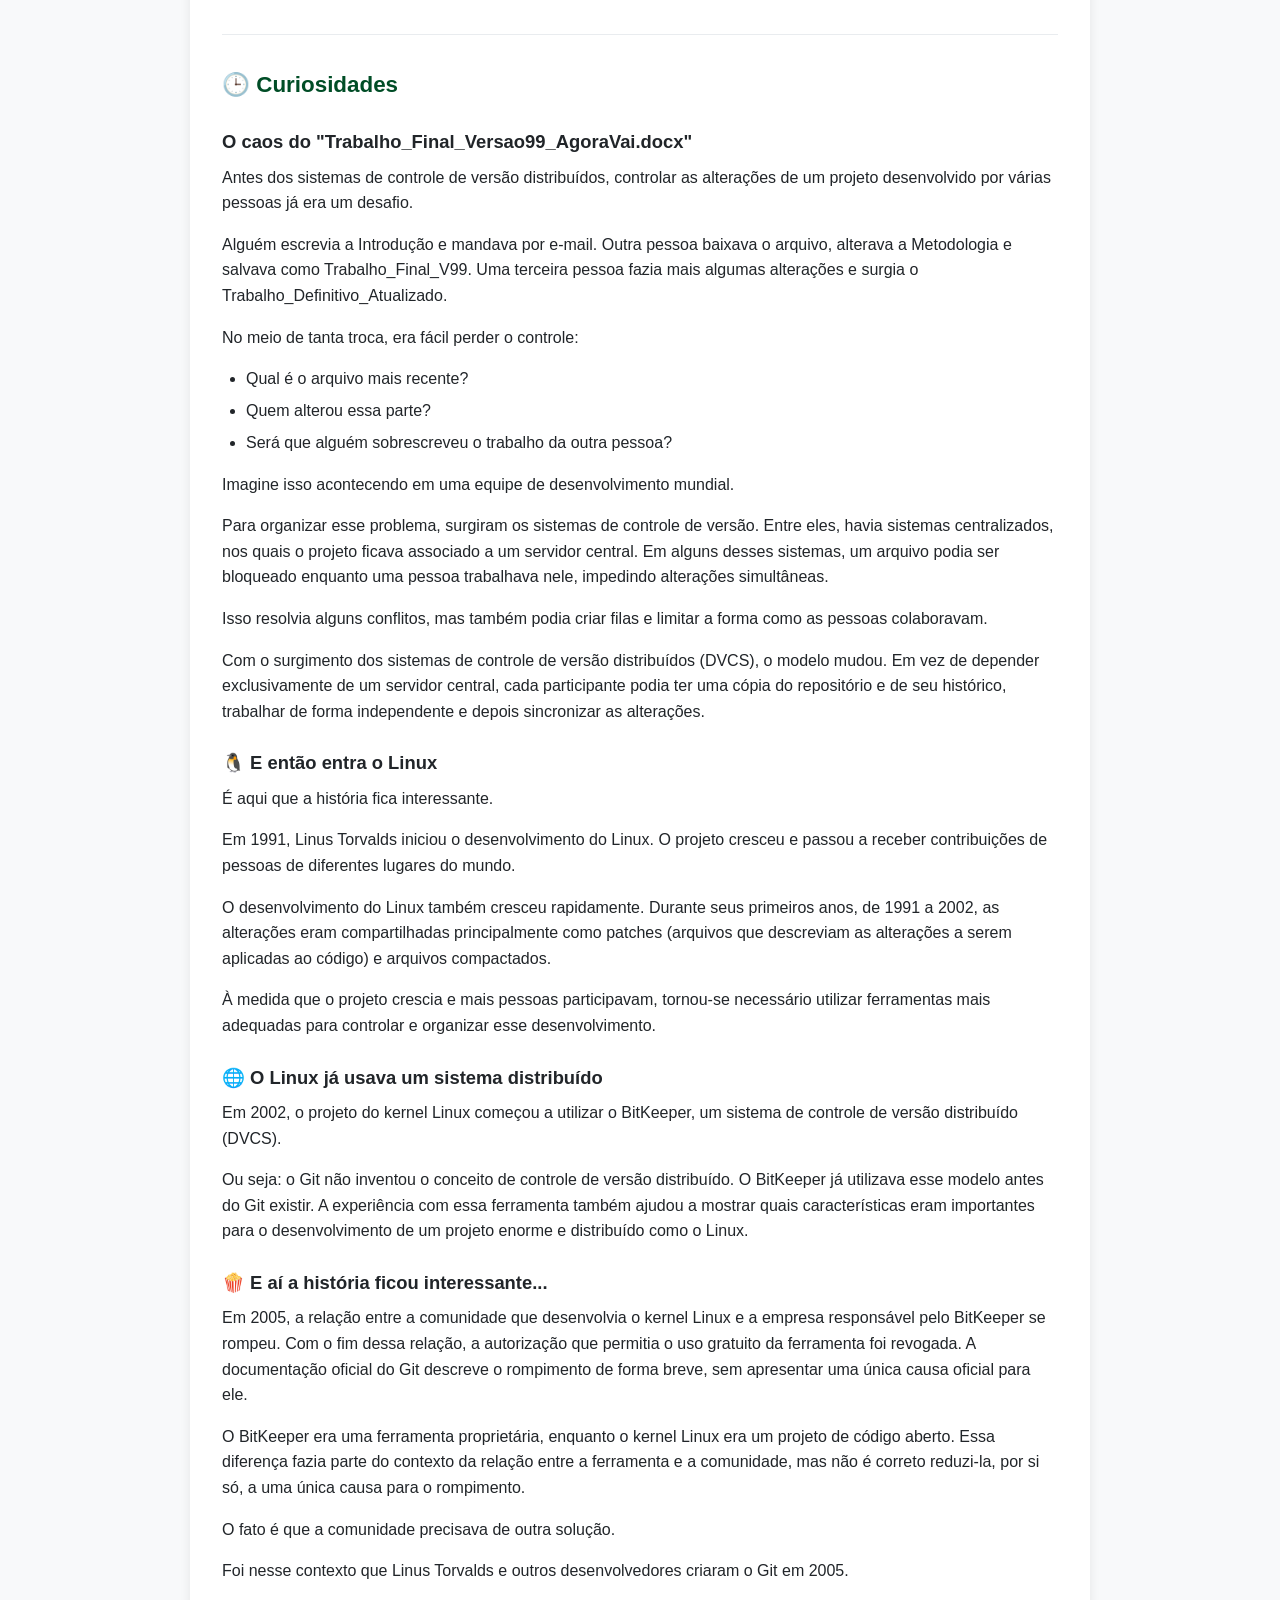
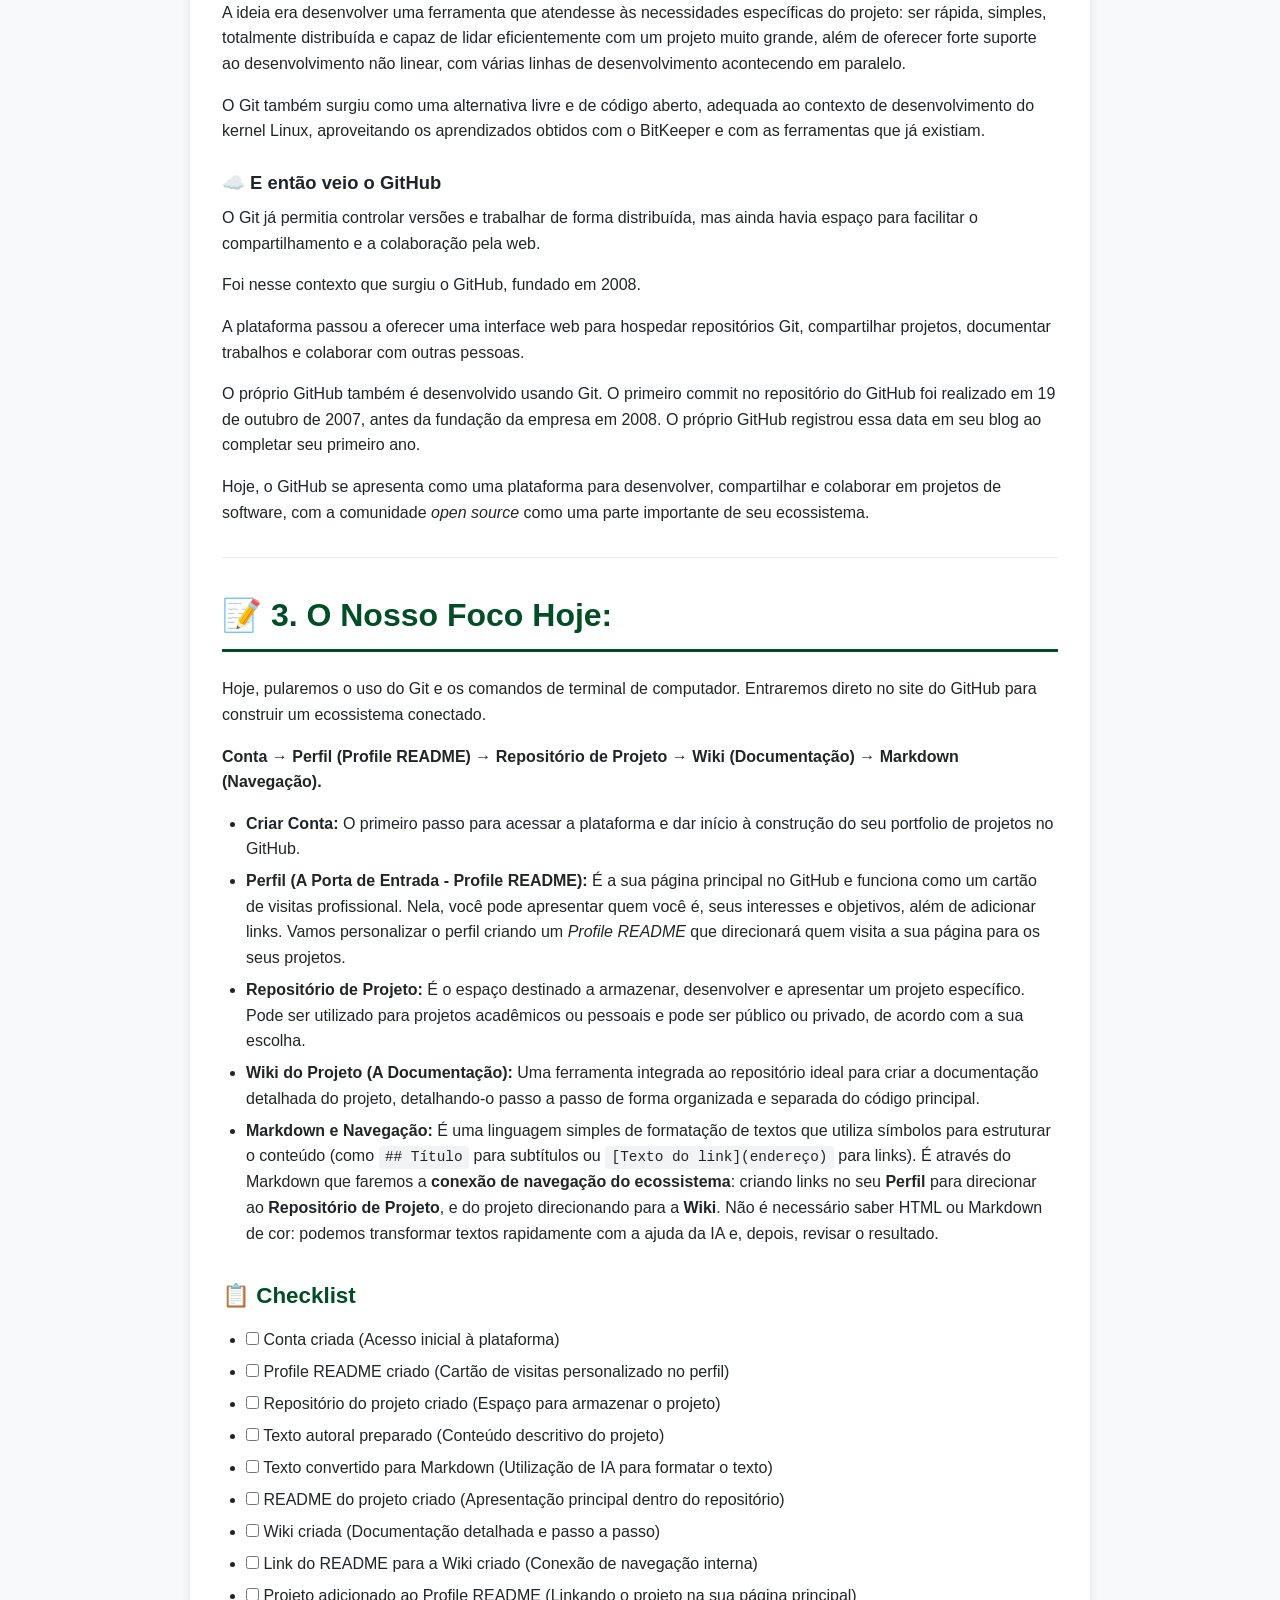
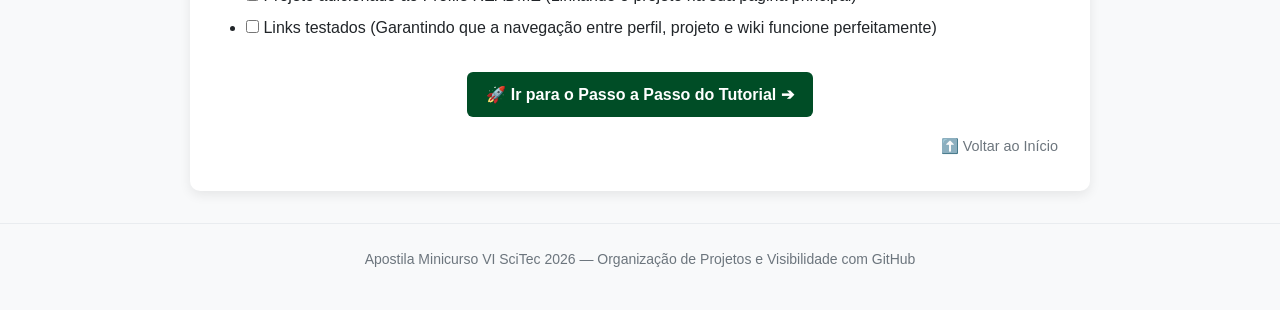
==== commit db6e3eec: "Fix typo in project folder name in index.html" ====
--- a/index.html
+++ b/index.html
@@ -57,7 +57,7 @@
         <li>🗣️ <em>“Que legal! Você tem algum projeto ou material para me mostrar?”</em></li>
         <li>🗣️ <em>“Me conta sobre uma situação em que você usou essa ferramenta para resolver um problema. Como você fez e qual foi o resultado?”</em></li>
       </ul>
-      <p>E, nesse momento... vem aquele branco. Ou você lembra que o código está solto em uma pasta no seu computador chamada <code>projeto_final_vesao999_finalissimo_agora_vai</code>, ou o projeto que você levou horas fazendo está lá pedido no Drive talvez, e nada do que você produziu está pronto para ser compartilhado.</p>
+      <p>E, nesse momento... vem aquele branco. Ou você lembra que o código está solto em uma pasta no seu computador chamada <code>projeto_final_vesao999_agora_vai</code>, ou o projeto que você levou horas fazendo está lá pedido no Drive talvez, e nada do que você produziu está pronto para ser compartilhado.</p>
       <p>O resultado? Fica a falsa impressão de que você não tem experiência nenhuma, quando na verdade você trabalhou, estudou e produziu bastante! O problema não é a falta de conhecimento ou dedicação, é a <strong>invisibilidade da sua produção</strong>.</p>
       <p>Tudo o que você faz e aprende fica guardado em "gavetas digitais" onde ninguém consegue ver.</p>
       <p>É exatamente para resolver esse problema que estamos aqui no minicurso <strong>Portfólio 4.0: Introdução à Organização de Projetos e Visibilidade com GitHub</strong>!</p>
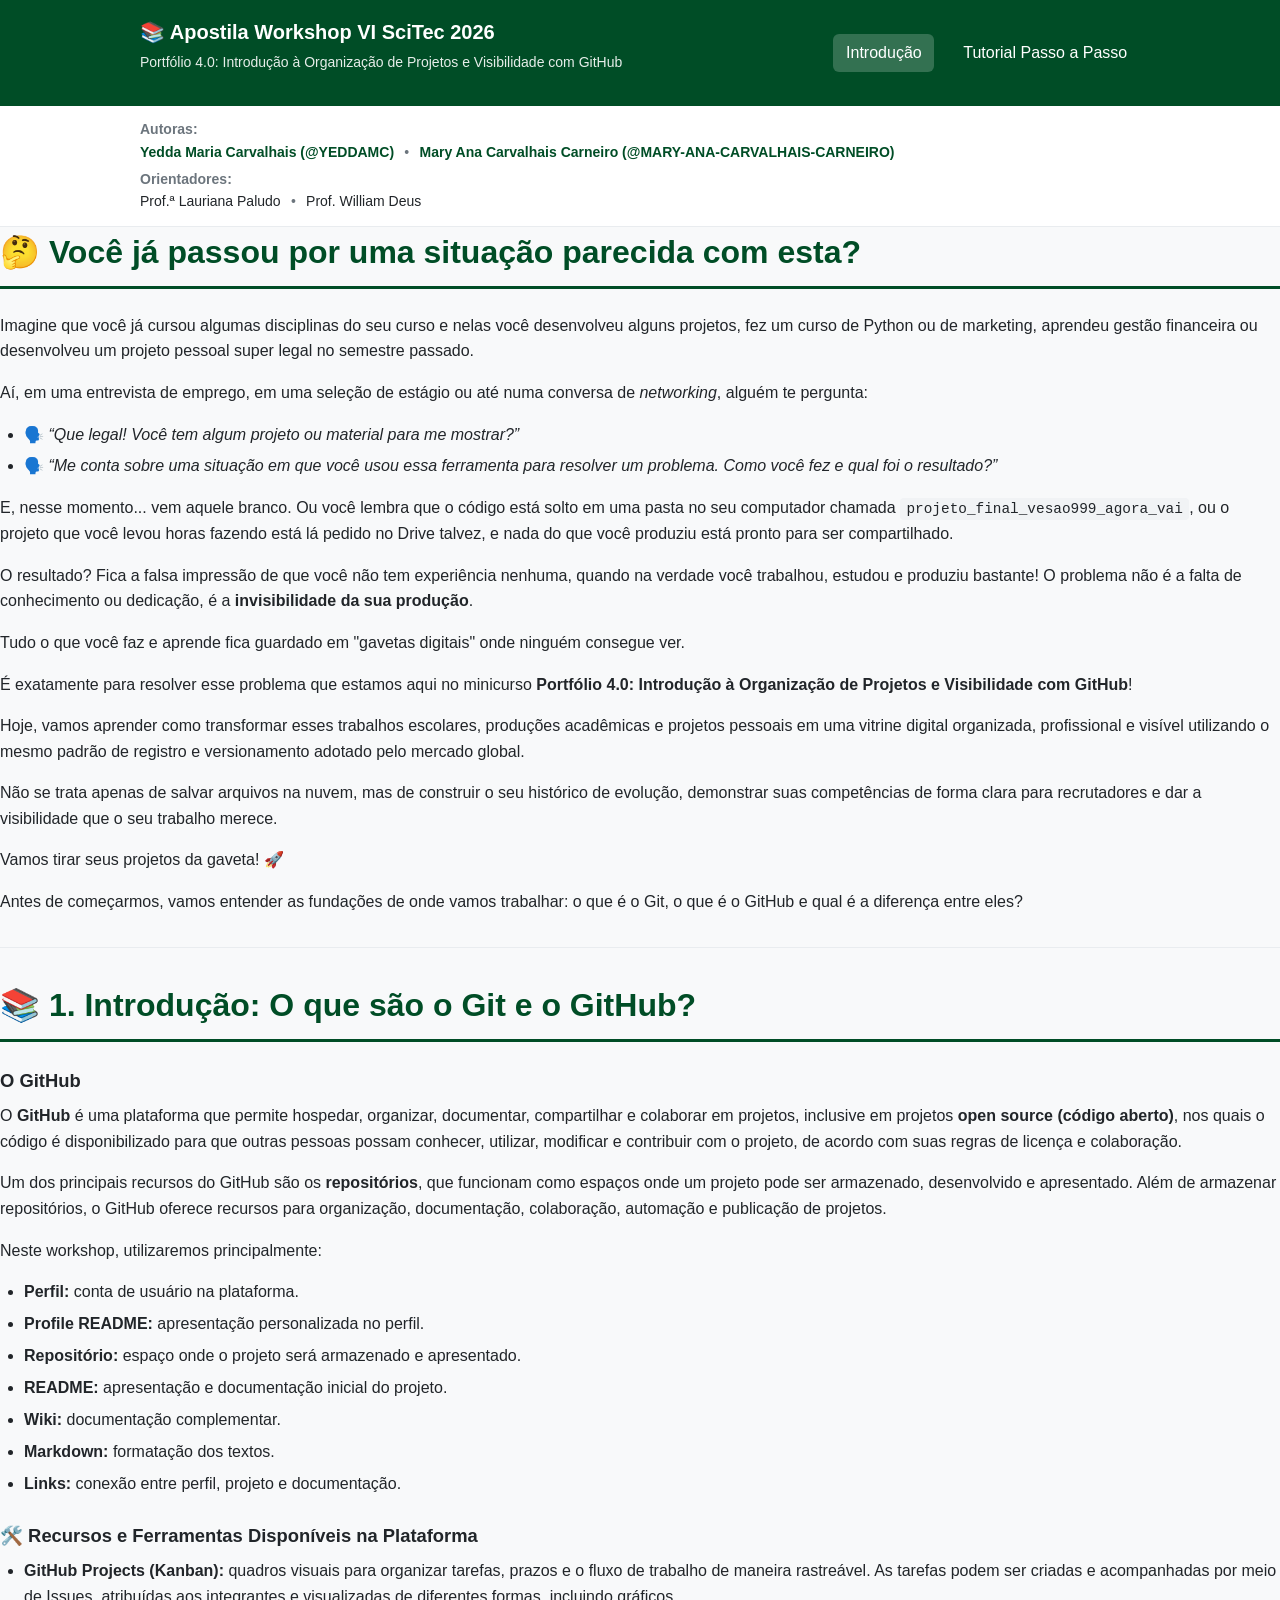
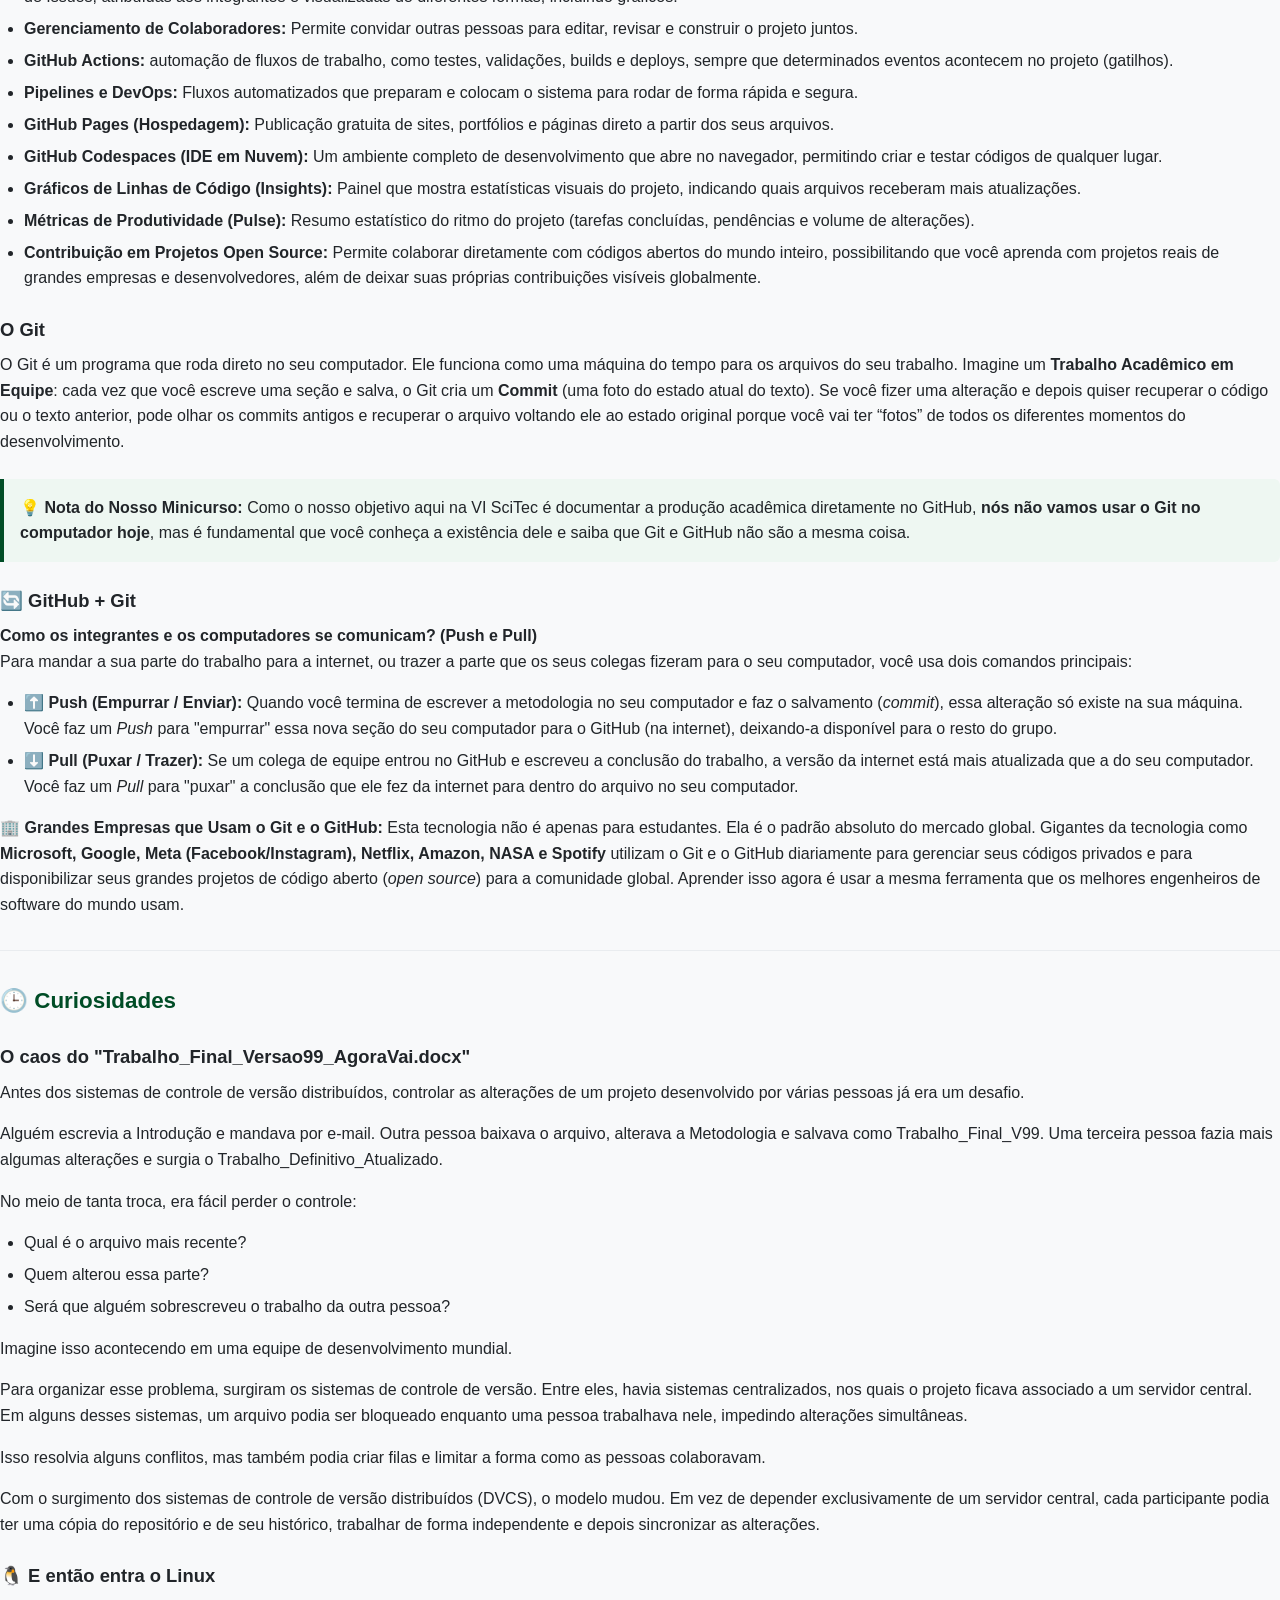
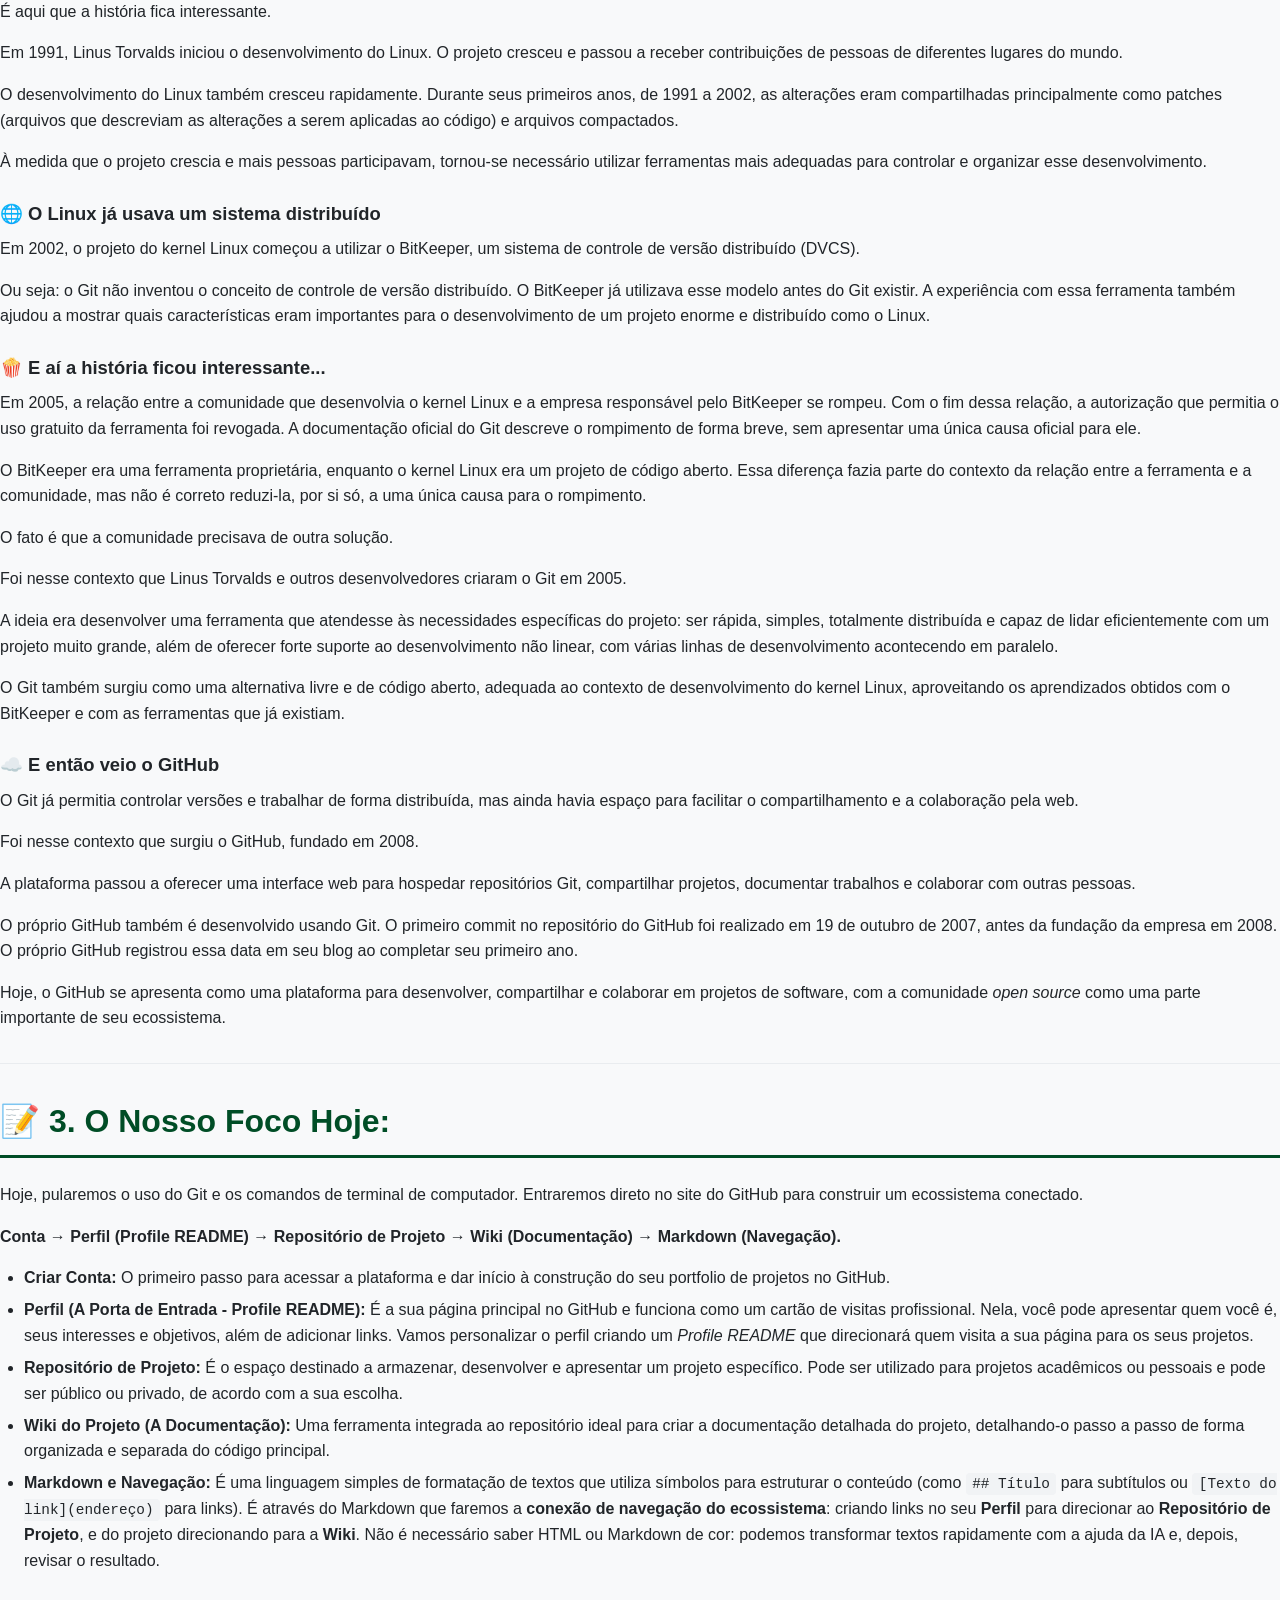
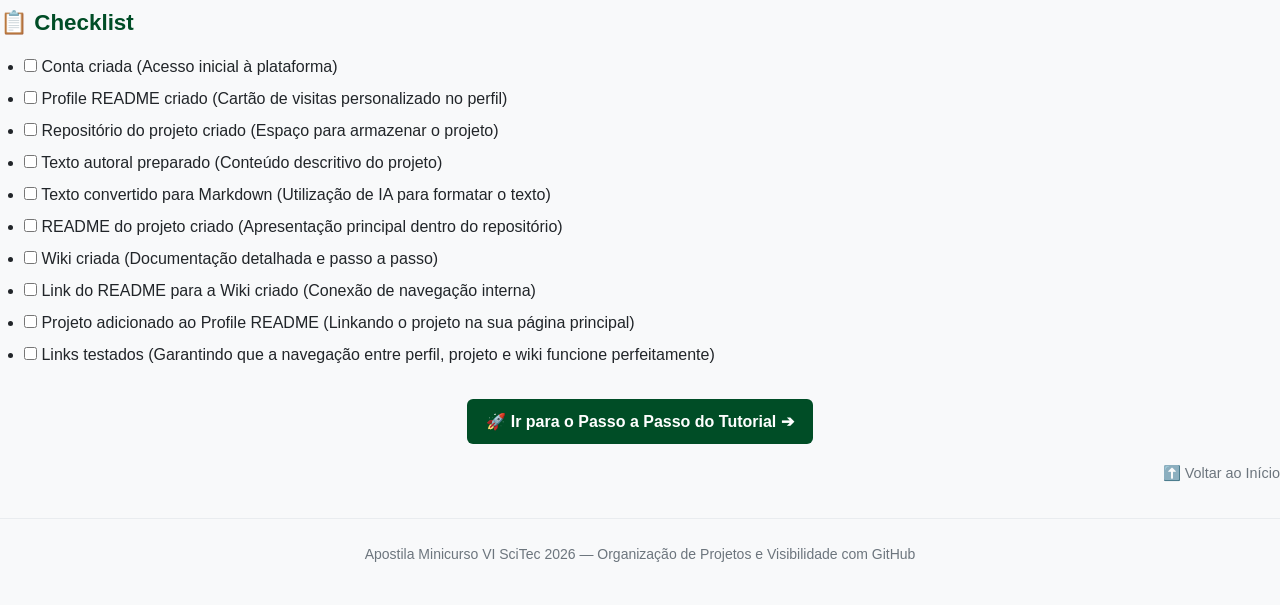
==== commit 2536b681: "Refactor credits section for better structure" ====
--- a/index.html
+++ b/index.html
@@ -30,23 +30,27 @@
 
   <!-- BLOCO DE CRÉDITOS COM TEXTO EM PRETO -->
   <!-- BLOCO DE CRÉDITOS ACADÊMICO -->
+ <!-- BLOCO DE CRÉDITOS ACADÊMICO -->
   <div class="header-creditos-box">
     <div class="creditos-container">
       <div class="creditos-linha">
         <span class="creditos-label">Autoras:</span>
-        <a href="https://github.com/YeddaMC" target="_blank" class="author-link">Yedda Maria Carvalhais (@YEDDAMC)</a>
-        <span class="divisor">•</span>
-        <a href="https://github.com/Mary-Ana-Carvalhais-Carneiro" target="_blank" class="author-link">Mary Ana Carvalhais Carneiro (@MARY-ANA-CARVALHAIS-CARNEIRO)</a>
+        <div class="creditos-itens">
+          <a href="https://github.com/YeddaMC" target="_blank" class="author-link">Yedda Maria Carvalhais (@YEDDAMC)</a>
+          <span class="divisor">•</span>
+          <a href="https://github.com/Mary-Ana-Carvalhais-Carneiro" target="_blank" class="author-link">Mary Ana Carvalhais Carneiro (@MARY-ANA-CARVALHAIS-CARNEIRO)</a>
+        </div>
       </div>
       <div class="creditos-linha">
         <span class="creditos-label">Orientadores:</span>
-        <span class="orientadores-texto">Prof.ª Lauriana Paludo</span>
-        <span class="divisor">•</span>
-        <span class="orientadores-texto">Prof. William Deus</span>
+        <div class="creditos-itens">
+          <span class="orientadores-texto">Prof.ª Lauriana Paludo</span>
+          <span class="divisor">•</span>
+          <span class="orientadores-texto">Prof. William Deus</span>
+        </div>
       </div>
     </div>
   </div>
-  <div class="container">
     
     <!-- NOVA SEÇÃO: SITUAÇÃO / INTRODUÇÃO EMPÁTICA -->
     <section>
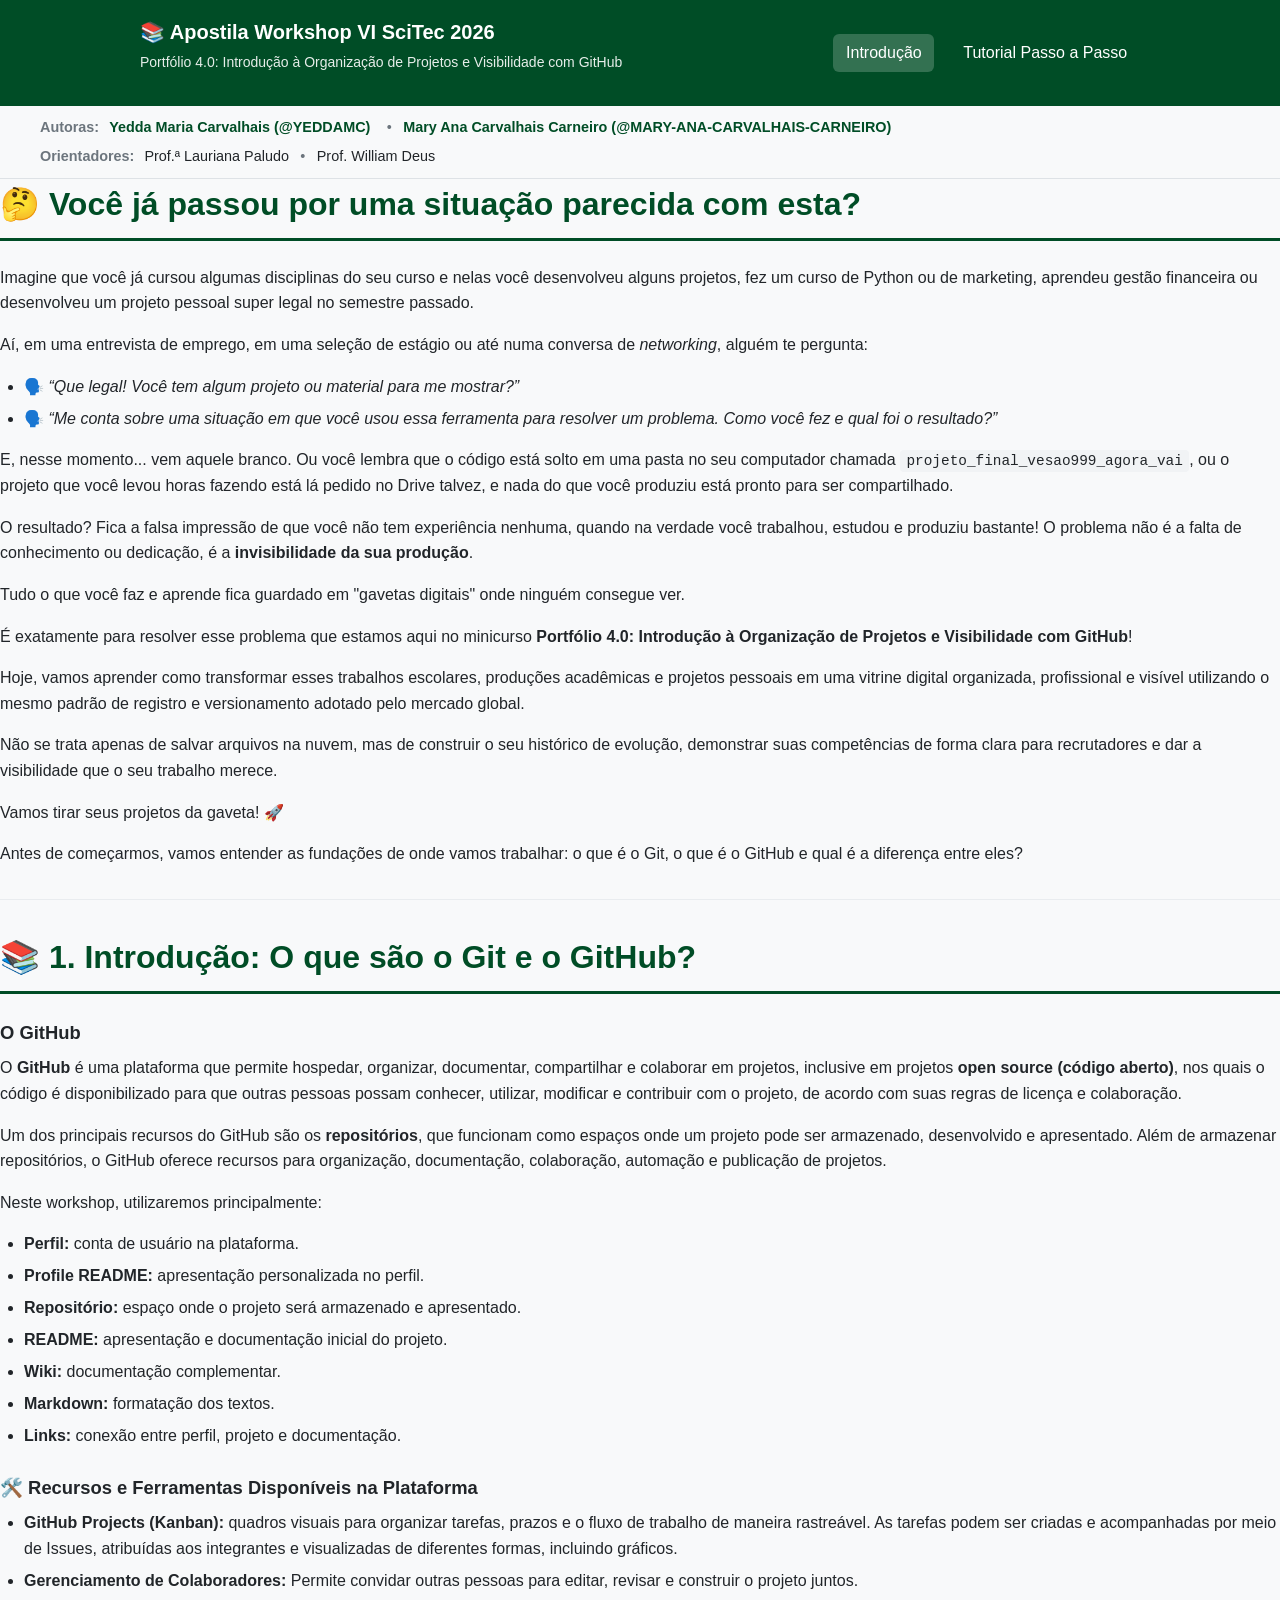
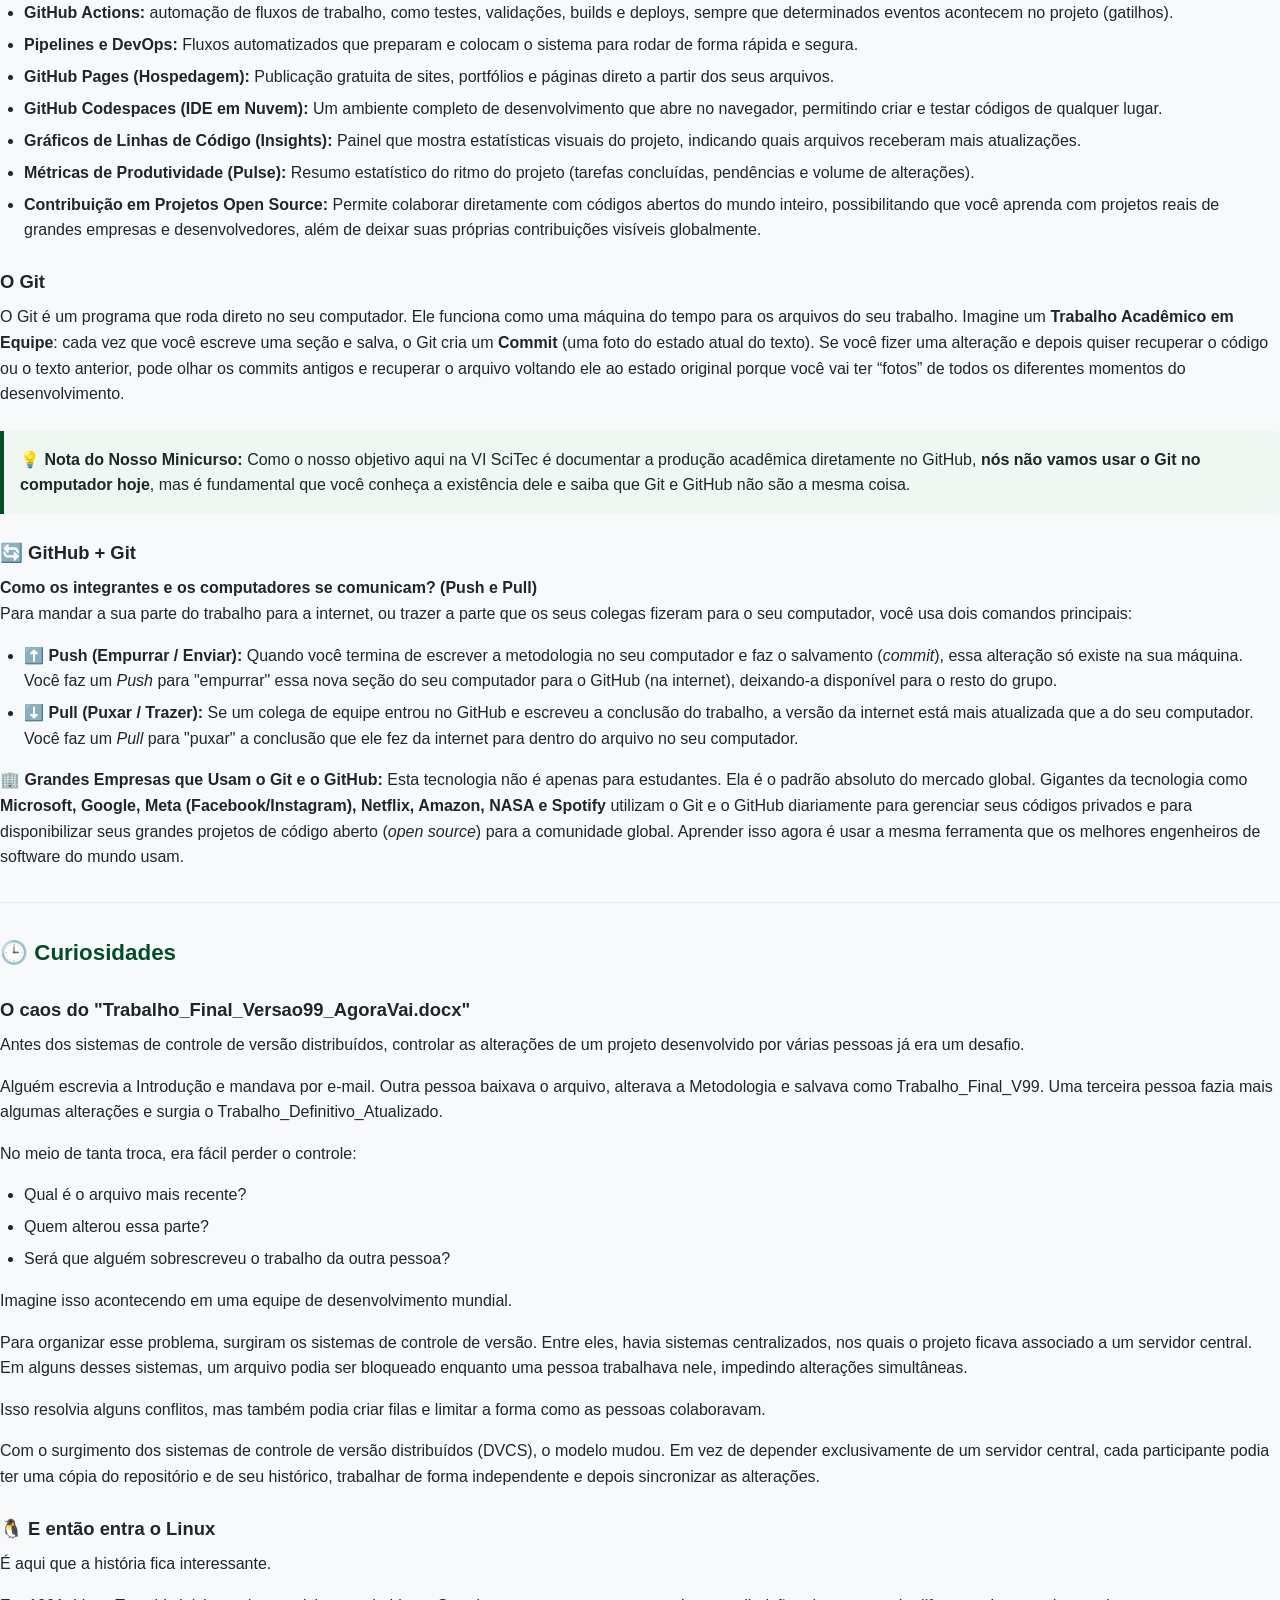
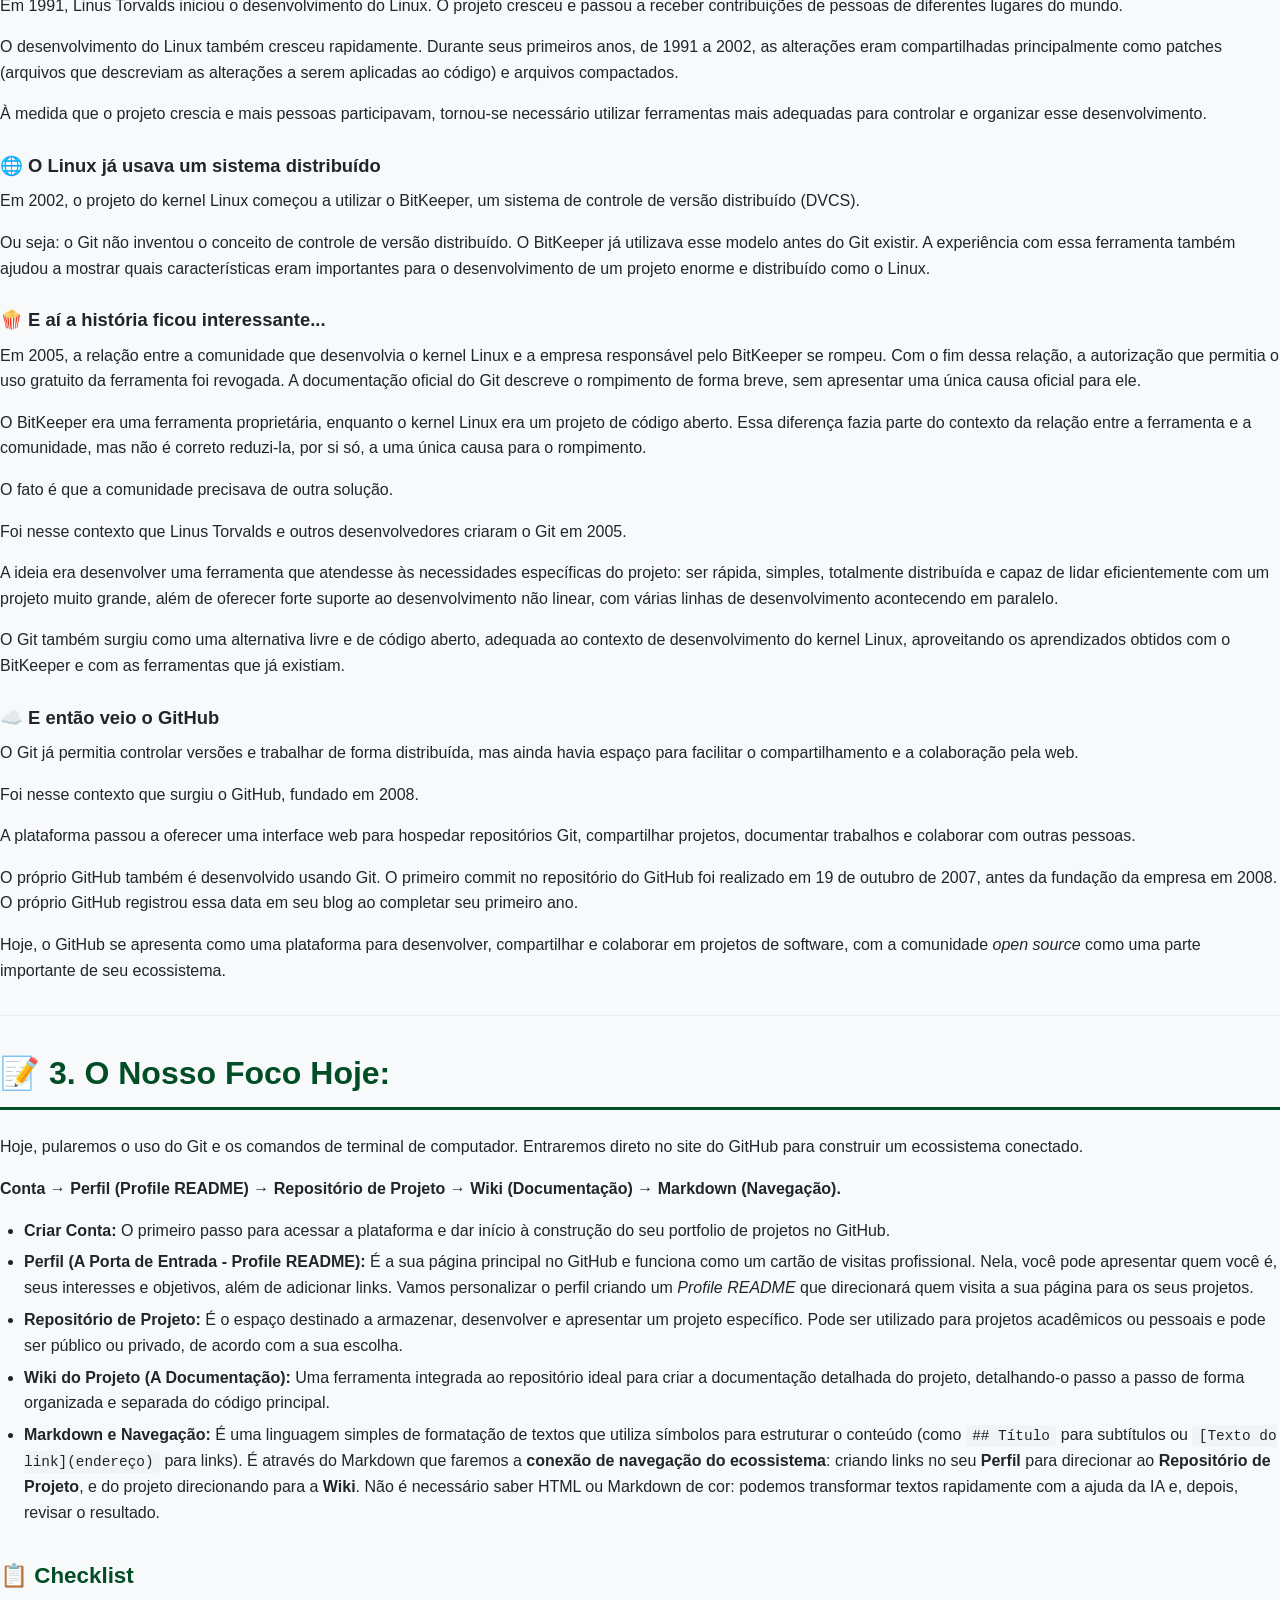
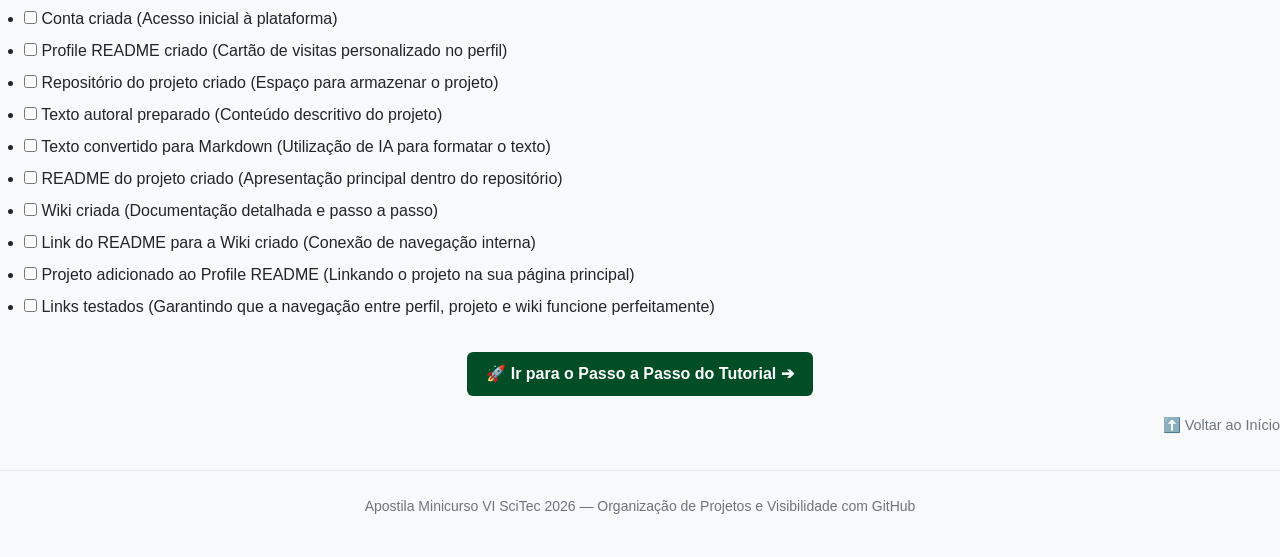
==== commit 319e0378: "Add line break after first author link in credits Added line break after Yedda Maria Carvalhais link" ====
--- a/index.html
+++ b/index.html
@@ -36,7 +36,7 @@
       <div class="creditos-linha">
         <span class="creditos-label">Autoras:</span>
         <div class="creditos-itens">
-          <a href="https://github.com/YeddaMC" target="_blank" class="author-link">Yedda Maria Carvalhais (@YEDDAMC)</a>
+          <a href="https://github.com/YeddaMC" target="_blank" class="author-link">Yedda Maria Carvalhais (@YEDDAMC)</a> <br>
           <span class="divisor">•</span>
           <a href="https://github.com/Mary-Ana-Carvalhais-Carneiro" target="_blank" class="author-link">Mary Ana Carvalhais Carneiro (@MARY-ANA-CARVALHAIS-CARNEIRO)</a>
         </div>
--- a/styles.css
+++ b/styles.css
@@ -298,3 +298,63 @@
   border-top: 1px solid var(--border-color);
   margin-top: 2rem;
 }
+
+
+/* Estilo geral do container de créditos */
+.header-creditos-box {
+  background-color: #f8f9fa; /* Ajuste conforme a cor do seu tema */
+  padding: 10px 15px;
+  font-size: 0.9rem;
+  border-bottom: 1px solid #dee2e6;
+}
+
+.creditos-container {
+  max-width: 1200px;
+  margin: 0 auto;
+  display: flex;
+  flex-direction: column;
+  gap: 6px;
+}
+
+.creditos-linha {
+  display: flex;
+  align-items: center;
+  flex-wrap: wrap; /* Permite quebrem de linha se o espaço acabar */
+  gap: 5px;
+}
+
+.creditos-label {
+  font-weight: bold;
+  margin-right: 5px;
+}
+
+.creditos-itens {
+  display: flex;
+  align-items: center;
+  flex-wrap: wrap;
+  gap: 5px;
+}
+
+.divisor {
+  color: #6c757d;
+}
+
+/* Regra específica para celulares (telas menores que 768px) */
+@media (max-width: 768px) {
+  .creditos-linha {
+    flex-direction: column; /* Coloca o rótulo (Autoras/Orientadores) em cima e os nomes embaixo */
+    align-items: flex-start;
+    margin-bottom: 8px;
+  }
+  
+  .creditos-itens {
+    flex-direction: column; /* Cada nome de autor/orientador fica em sua própria linha */
+    align-items: flex-start;
+    gap: 2px;
+  }
+
+  .divisor {
+    display: none; /* Oculta os pontos divisores em formato coluna no celular, pois cada um já estará em uma linha */
+  }
+}
+
